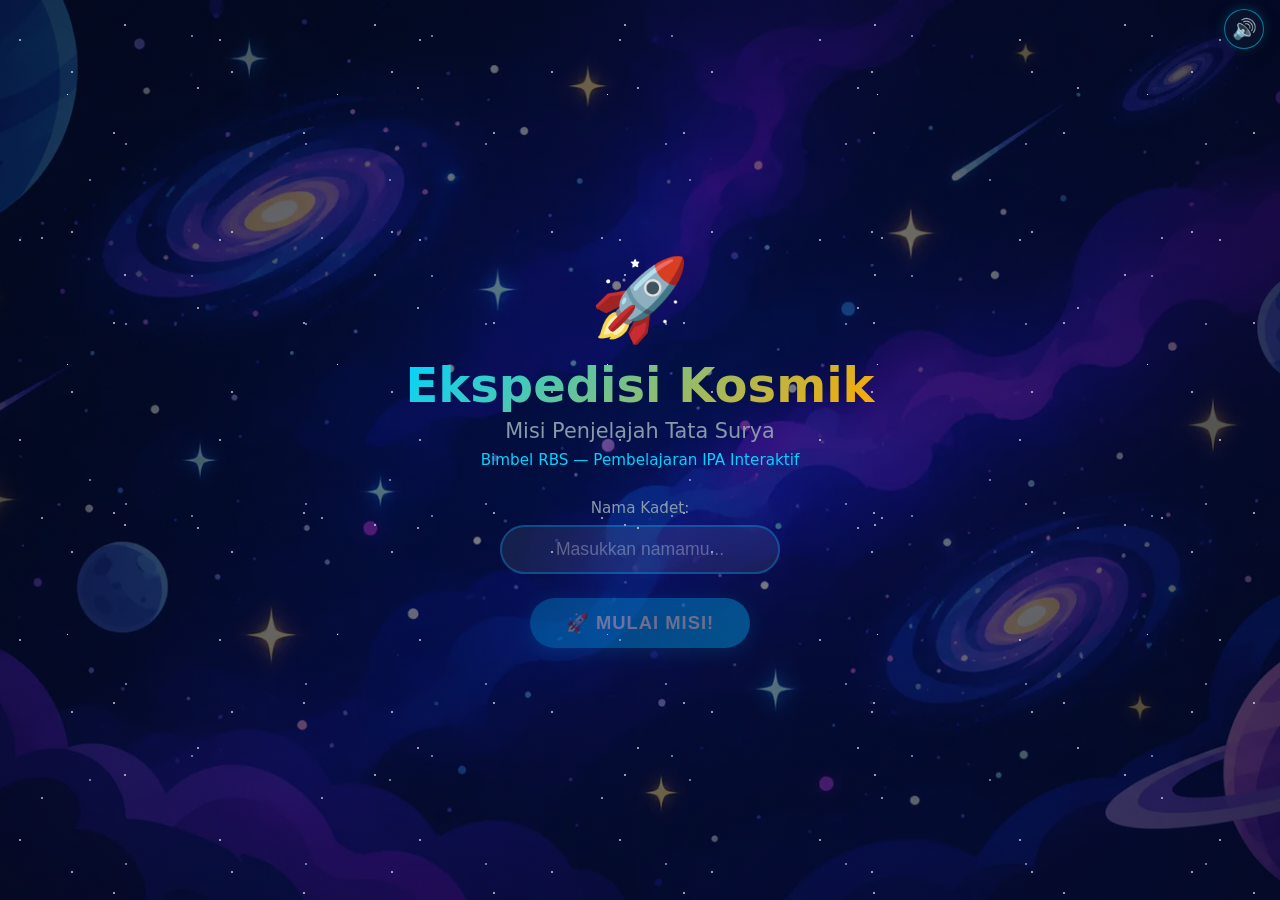
==== index.html @ c57539a8 "feat: tambahkan panduan tutorial kokpit dan perbaiki clipping SVG Venus - Tambahkan modal tutorial p" ====
<!DOCTYPE html>
<html lang="id">
<head>
  <meta charset="UTF-8">
  <meta name="viewport" content="width=device-width, initial-scale=1.0">
  <title>Ekspedisi Kosmik — Misi Penjelajah Tata Surya | Bimbel RBS</title>
  <link rel="stylesheet" href="style.css">
</head>
<body>
  <div id="game-container">

    <!-- ═══ Global Audio Controls (BGM & SFX) ═══ -->
    <div class="audio-controls" id="audio-controls">
      <button id="btn-toggle-audio" class="btn-audio" title="Matikan / Nyalakan Suara (Musik & SFX)" aria-label="Toggle Suara">
        <span class="audio-icon" id="audio-icon">🔊</span>
        <span class="audio-label" id="audio-label">Musik: Aktif</span>
      </button>
    </div>

    <!-- ═══ SCREEN: Title / Start ═══ -->
    <div id="screen-title" class="screen active">
      <div class="stars-bg"></div>
      <div class="title-content">
        <div class="title-logo">🚀</div>
        <h1>Ekspedisi Kosmik</h1>
        <h2>Misi Penjelajah Tata Surya</h2>
        <p class="title-sub">Bimbel RBS — Pembelajaran IPA Interaktif</p>
        <div class="title-input">
          <label for="player-name">Nama Kadet:</label>
          <input type="text" id="player-name" placeholder="Masukkan namamu..." maxlength="20" autocomplete="off">
        </div>
        <button id="btn-start" class="btn-primary" disabled>
          <span>🚀</span> Mulai Misi!
        </button>
      </div>
    </div>

    <!-- ═══ SCREEN: Intro Narration ═══ -->
    <div id="screen-intro" class="screen">
      <div class="stars-bg"></div>

      <div class="narration-box" id="intro-narration-box">
        <div class="narration-avatar">🛰️</div>
        <div class="narration-speaker">Komputer Penerbangan</div>
        <p id="intro-text" class="narration-text"></p>
        <button id="btn-intro-next" class="btn-secondary">Lanjut ▶</button>
      </div>

      <!-- Launch Stage Arena -->
      <div class="launch-stage" id="launch-stage">
        <!-- Launch Pad Base & Towers -->
        <div class="launch-platform">
          <div class="gantry-tower gantry-left"></div>
          <div class="launch-base">
            <span class="pad-hazard"></span>
          </div>
          <div class="gantry-tower gantry-right"></div>
          <div class="pad-beacon b-left"></div>
          <div class="pad-beacon b-right"></div>
        </div>

        <!-- Smoke & Steam Clouds on ignition -->
        <div class="launch-smoke" id="launch-smoke">
          <div class="smoke-puff puff-1"></div>
          <div class="smoke-puff puff-2"></div>
          <div class="smoke-puff puff-3"></div>
          <div class="smoke-puff puff-4"></div>
          <div class="smoke-puff puff-5"></div>
          <div class="smoke-puff puff-6"></div>
        </div>

        <!-- Launch Rocket Assembly -->
        <div class="rocket-assembly" id="rocket-launch">
          <div class="rocket-figure">
            <!-- Rocket Vector Graphic (RBS-01) -->
            <svg class="rocket-svg" viewBox="0 0 120 180" xmlns="http://www.w3.org/2000/svg">
              <defs>
                <linearGradient id="rocketBodyGrad" x1="0%" y1="0%" x2="100%" y2="0%">
                  <stop offset="0%" stop-color="#edf2f9" />
                  <stop offset="25%" stop-color="#ffffff" />
                  <stop offset="65%" stop-color="#d4e0f0" />
                  <stop offset="100%" stop-color="#9bb0cc" />
                </linearGradient>
                <linearGradient id="rocketNoseGrad" x1="0%" y1="0%" x2="100%" y2="0%">
                  <stop offset="0%" stop-color="#ff3355" />
                  <stop offset="40%" stop-color="#ff5577" />
                  <stop offset="100%" stop-color="#b30024" />
                </linearGradient>
                <linearGradient id="rocketFinGradLeft" x1="0%" y1="0%" x2="100%" y2="100%">
                  <stop offset="0%" stop-color="#ff4466" />
                  <stop offset="100%" stop-color="#88001b" />
                </linearGradient>
                <linearGradient id="rocketFinGradRight" x1="100%" y1="0%" x2="0%" y2="100%">
                  <stop offset="0%" stop-color="#ff4466" />
                  <stop offset="100%" stop-color="#88001b" />
                </linearGradient>
                <radialGradient id="rocketGlassGrad" cx="35%" cy="30%" r="65%">
                  <stop offset="0%" stop-color="#b3f0ff" />
                  <stop offset="35%" stop-color="#00c8ff" />
                  <stop offset="75%" stop-color="#0066cc" />
                  <stop offset="100%" stop-color="#002b55" />
                </radialGradient>
                <linearGradient id="rocketRimGrad" x1="0%" y1="0%" x2="100%" y2="100%">
                  <stop offset="0%" stop-color="#ccd8e8" />
                  <stop offset="100%" stop-color="#4a5f78" />
                </linearGradient>
                <linearGradient id="rocketNozzleGrad" x1="0%" y1="0%" x2="100%" y2="0%">
                  <stop offset="0%" stop-color="#444b55" />
                  <stop offset="40%" stop-color="#727e8f" />
                  <stop offset="80%" stop-color="#3b424d" />
                  <stop offset="100%" stop-color="#22272e" />
                </linearGradient>
              </defs>

              <!-- Left Fin -->
              <path d="M 40 96 C 24 105 10 130 8 152 C 22 150 36 140 40 125 Z" fill="url(#rocketFinGradLeft)" stroke="#7a0018" stroke-width="1.2" />
              <!-- Right Fin -->
              <path d="M 80 96 C 96 105 110 130 112 152 C 98 150 84 140 80 125 Z" fill="url(#rocketFinGradRight)" stroke="#7a0018" stroke-width="1.2" />
              <!-- Center Tail Keel -->
              <path d="M 58 105 L 62 105 L 63 138 L 57 138 Z" fill="#b0c0d6" opacity="0.7" />
              <!-- Engine Bell Nozzle -->
              <path d="M 46 136 L 74 136 L 78 148 L 42 148 Z" fill="url(#rocketNozzleGrad)" stroke="#1a1c22" stroke-width="1" />
              <ellipse cx="60" cy="148" rx="18" ry="3.5" fill="#15171c" stroke="#252a33" stroke-width="1" />
              <ellipse cx="60" cy="148" rx="13" ry="2.2" fill="#ff7700" opacity="0.8" />
              <!-- Rocket Fuselage -->
              <path d="M 60 10 C 46 36 38 72 38 136 L 82 136 C 82 72 74 36 60 10 Z" fill="url(#rocketBodyGrad)" stroke="#8094ad" stroke-width="1.2" />
              <!-- Red Nose Cone -->
              <path d="M 60 10 C 53 25 46 45 44 56 L 76 56 C 74 45 67 25 60 10 Z" fill="url(#rocketNoseGrad)" />
              <path d="M 44 56 L 76 56" stroke="#99001f" stroke-width="1" />
              <!-- Sci-Fi Cyan RBS Stripe -->
              <path d="M 39 88 L 81 88 L 82 95 L 38 95 Z" fill="#00d4ff" opacity="0.95" />
              <text x="60" y="116" font-family="'Segoe UI', Roboto, sans-serif" font-size="7.5" font-weight="900" fill="#003366" text-anchor="middle" letter-spacing="1.5">RBS-01</text>
              <!-- Porthole Window -->
              <circle cx="60" cy="72" r="14" fill="url(#rocketRimGrad)" stroke="#1c2d40" stroke-width="1.5" />
              <circle cx="60" cy="72" r="10.5" fill="url(#rocketGlassGrad)" />
              <path d="M 53 66 A 7 7 0 0 1 66 66 A 5.5 5.5 0 0 0 54 70 Z" fill="#ffffff" opacity="0.85" />
              <!-- Highlights -->
              <path d="M 44 60 C 42 80 42 110 43 134" stroke="#ffffff" stroke-width="2.2" stroke-linecap="round" opacity="0.65" />
              <path d="M 76 60 C 78 80 78 110 77 134" stroke="#5a708a" stroke-width="1.8" stroke-linecap="round" opacity="0.5" />
            </svg>

            <!-- Rocket Thruster Plasma Flame (Integrated Seamlessly Under Nozzle) -->
            <div class="rocket-thruster">
              <div class="flame-cone outer-flame"></div>
              <div class="flame-cone mid-flame"></div>
              <div class="flame-cone core-flame"></div>
              <div class="mach-rings">
                <span class="m-ring mr-1"></span>
                <span class="m-ring mr-2"></span>
                <span class="m-ring mr-3"></span>
              </div>
              <div class="exhaust-particles">
                <span class="particle p1"></span>
                <span class="particle p2"></span>
                <span class="particle p3"></span>
                <span class="particle p4"></span>
              </div>
            </div>
          </div>
        </div>
      </div>
    </div>

    <!-- ═══ SCREEN: Solar System Map (Cockpit) ═══ -->
    <div id="screen-map" class="screen">
      <div class="cockpit-frame">
        <!-- Top HUD -->
        <div class="hud-top">
          <div class="hud-item">
            <span class="hud-label">Kadet</span>
            <span id="hud-name" class="hud-value">—</span>
          </div>
          <div class="hud-item">
            <span class="hud-label">Bahan Bakar</span>
            <div class="fuel-bar-container">
              <div id="fuel-bar" class="fuel-bar" style="width:100%"></div>
              <span id="fuel-text" class="fuel-text">100%</span>
            </div>
          </div>
          <div class="hud-item">
            <span class="hud-label">Planet Dijelajahi</span>
            <span id="hud-progress" class="hud-value">0 / 8</span>
          </div>
        </div>

        <!-- Solar System Canvas -->
        <canvas id="solar-canvas"></canvas>

        <!-- Planet Info Tooltip -->
        <div id="planet-tooltip" class="planet-tooltip hidden">
          <h3 id="tooltip-name"></h3>
          <p id="tooltip-tagline"></p>
          <button id="btn-visit" class="btn-primary btn-small">🚀 Kunjungi</button>
        </div>

        <!-- Quick Planet Selector Pills (Cockpit Navigation) -->
        <div class="hud-planet-selector" id="hud-planet-selector"></div>

        <!-- Bottom HUD -->
        <div class="hud-bottom">
          <div class="hud-actions-left">
            <button id="btn-logbook" class="btn-hud">📖 Logbook</button>
            <button id="btn-tutorial" class="btn-hud" title="Buka Panduan Navigasi Kokpit">❓ Panduan</button>
          </div>
          <div id="hud-message" class="hud-message">Pilih planet tujuan di peta!</div>
          <button id="btn-finish" class="btn-hud btn-finish hidden">🏠 Kembali ke Bumi</button>
        </div>

        <!-- Cockpit Tutorial / Onboarding Modal -->
        <div id="cockpit-tutorial-modal" class="tutorial-overlay hidden">
          <div class="tutorial-backdrop" id="tutorial-backdrop"></div>
          <div class="tutorial-card">
            <button id="btn-tutorial-x" class="tutorial-close-btn" title="Tutup Panduan" aria-label="Tutup Panduan">✕</button>
            
            <div class="tutorial-header">
              <div class="tutorial-ai-badge">
                <span class="tutorial-ai-icon">🛰️</span>
                <span class="status-dot"></span>
                <span class="tutorial-ai-text">KOMPUTER PENERBANGAN RBS-01</span>
              </div>
              <h2 class="tutorial-title">Panduan Navigasi Kokpit</h2>
              <p class="tutorial-subtitle">Halo Kadet <strong id="tutorial-cadet-name">Astronot</strong>! Selamat datang di Ruang Kemudi Tata Surya. Ikuti panduan 4 langkah berikut untuk menjalankan misimu:</p>
            </div>

            <div class="tutorial-steps-grid">
              <!-- Step 1 -->
              <div class="tutorial-step-card">
                <div class="step-num-badge">1</div>
                <div class="step-icon">🪐</div>
                <div class="step-content">
                  <h4>Pilih Planet Tujuan</h4>
                  <p><strong>Klik langsung</strong> planet yang mengorbit di jendela kokpit, atau pilih lewat <strong>tombol nama planet</strong> di bilah bawah.</p>
                </div>
              </div>

              <!-- Step 2 -->
              <div class="tutorial-step-card">
                <div class="step-num-badge">2</div>
                <div class="step-icon">⛽</div>
                <div class="step-content">
                  <h4>Pantau Bahan Bakar</h4>
                  <p>Setiap penerbangan antar-planet memakai bahan bakar. Atur rute penerbanganmu agar cukup menjelajahi <strong>seluruh 8 planet</strong>!</p>
                </div>
              </div>

              <!-- Step 3 -->
              <div class="tutorial-step-card">
                <div class="step-num-badge">3</div>
                <div class="step-icon">🔬</div>
                <div class="step-content">
                  <h4>Eksplorasi & Jawab Kuis</h4>
                  <p>Di tiap planet, coba <strong>aktivitas sains interaktif</strong> (suhu, rover Mars, gravitasi) lalu jawab <strong>kuis tantangan</strong> untuk melengkapi data.</p>
                </div>
              </div>

              <!-- Step 4 -->
              <div class="tutorial-step-card">
                <div class="step-num-badge">4</div>
                <div class="step-icon">☄️</div>
                <div class="step-content">
                  <h4>Sabuk Asteroid & Logbook</h4>
                  <p>Waspada rintangan batuan antariksa antara Mars & Jupiter. Cek progres datamu kapan saja via tombol <strong>📖 Logbook</strong>.</p>
                </div>
              </div>
            </div>

            <div class="tutorial-footer">
              <div class="tutorial-tip">
                <span class="tip-icon">💡</span>
                <span>Kamu bisa membuka panduan ini lagi kapan saja lewat tombol <strong>❓ Panduan</strong> di bilah bawah.</span>
              </div>
              <button id="btn-tutorial-start" class="btn-primary btn-tutorial-start">
                <span>Siap, Mulai Jelajah!</span> 🚀
              </button>
            </div>
          </div>
        </div>
      </div>
    </div>

    <!-- ═══ SCREEN: Travel Animation ═══ -->
    <div id="screen-travel" class="screen">
      <div class="stars-bg stars-moving"></div>
      <div class="travel-warp-lines"></div>
      <div class="travel-content">
        <div class="travel-rocket-wrapper">
          <div class="travel-rocket-svg-box">
            <svg class="rocket-svg" viewBox="0 0 120 180" xmlns="http://www.w3.org/2000/svg">
              <use href="#rocketBodyGrad" />
              <!-- Left Fin -->
              <path d="M 40 96 C 24 105 10 130 8 152 C 22 150 36 140 40 125 Z" fill="#ff4466" stroke="#7a0018" stroke-width="1.2" />
              <!-- Right Fin -->
              <path d="M 80 96 C 96 105 110 130 112 152 C 98 150 84 140 80 125 Z" fill="#ff4466" stroke="#7a0018" stroke-width="1.2" />
              <!-- Engine Bell Nozzle -->
              <path d="M 46 136 L 74 136 L 78 148 L 42 148 Z" fill="#3b424d" stroke="#1a1c22" stroke-width="1" />
              <!-- Rocket Fuselage -->
              <path d="M 60 10 C 46 36 38 72 38 136 L 82 136 C 82 72 74 36 60 10 Z" fill="#edf2f9" stroke="#8094ad" stroke-width="1.2" />
              <!-- Red Nose Cone -->
              <path d="M 60 10 C 53 25 46 45 44 56 L 76 56 C 74 45 67 25 60 10 Z" fill="#ff3355" />
              <!-- RBS Cyan Stripe -->
              <path d="M 39 88 L 81 88 L 82 95 L 38 95 Z" fill="#00d4ff" />
              <text x="60" y="116" font-family="sans-serif" font-size="7.5" font-weight="900" fill="#003366" text-anchor="middle">RBS</text>
              <!-- Porthole Window -->
              <circle cx="60" cy="72" r="14" fill="#a0b3c6" />
              <circle cx="60" cy="72" r="10.5" fill="#00c8ff" />
              <!-- Glint -->
              <path d="M 44 60 C 42 80 42 110 43 134" stroke="#ffffff" stroke-width="2" opacity="0.6" />
            </svg>
            <div class="rocket-thruster cruise-thruster">
              <div class="flame-cone outer-flame"></div>
              <div class="flame-cone mid-flame"></div>
              <div class="flame-cone core-flame"></div>
            </div>
          </div>
        </div>
        <p id="travel-text" class="travel-text">Menuju...</p>
        <div class="travel-dots"><span>.</span><span>.</span><span>.</span></div>
      </div>
    </div>

    <!-- ═══ SCREEN: Planet Visit ═══ -->
    <div id="screen-planet" class="screen">
      <div class="planet-visit-bg" id="planet-visit-bg"></div>
      <div class="planet-visit-content">
        <!-- Planet Header -->
        <div class="planet-header">
          <div class="planet-icon-large" id="planet-icon-large"></div>
          <div>
            <h2 id="planet-visit-name"></h2>
            <p id="planet-visit-tagline" class="tagline"></p>
          </div>
        </div>

        <!-- Planet Description -->
        <div class="planet-section">
          <p id="planet-visit-desc" class="planet-desc"></p>
        </div>

        <!-- Facts -->
        <div class="planet-section">
          <h3>📋 Data Ilmiah</h3>
          <ul id="planet-facts" class="facts-list"></ul>
        </div>

        <!-- Interaction -->
        <div class="planet-section interaction-section" id="interaction-section">
          <h3 id="interaction-title"></h3>
          <p id="interaction-desc"></p>
          <div id="interaction-area" class="interaction-area"></div>
        </div>

        <!-- Gravity Comparison -->
        <div class="planet-section">
          <h3>⚖️ Perbandingan Gravitasi</h3>
          <div class="gravity-compare">
            <div class="gravity-item">
              <div class="gravity-label">Bumi</div>
              <div class="gravity-bar-wrap"><div class="gravity-bar" style="width:100%">9,8 m/s²</div></div>
            </div>
            <div class="gravity-item">
              <div class="gravity-label" id="gravity-planet-name"></div>
              <div class="gravity-bar-wrap"><div id="gravity-planet-bar" class="gravity-bar gravity-bar-planet">—</div></div>
            </div>
          </div>
          <p id="gravity-explanation" class="gravity-explanation"></p>
        </div>

        <!-- Quiz (if available) -->
        <div class="planet-section quiz-section hidden" id="quiz-section">
          <h3>🎯 Mission Checkpoint</h3>
          <div class="quiz-box" id="quiz-box">
            <!-- Quiz Illustration Media Banner -->
            <div id="quiz-media" class="quiz-media hidden">
              <img id="quiz-media-img" src="" alt="Ilustrasi Planet">
              <div id="quiz-media-caption" class="quiz-media-caption"></div>
            </div>
            <p id="quiz-prompt" class="quiz-prompt"></p>
            <div id="quiz-options" class="quiz-options"></div>
            <div id="quiz-feedback" class="quiz-feedback hidden"></div>
          </div>
        </div>

        <!-- Navigation -->
        <div class="planet-nav">
          <button id="btn-back-map" class="btn-secondary">◀ Kembali ke Peta</button>
          <div id="planet-badge" class="planet-badge hidden">✅ Data Terkumpul!</div>
        </div>
      </div>
    </div>

    <!-- ═══ SCREEN: Asteroid Belt ═══ -->
    <div id="screen-asteroid" class="screen">
      <div class="stars-bg"></div>
      <div class="asteroid-content">
        <div class="asteroid-header">
          <h2>☄️ Sabuk Asteroid</h2>
          <p>Jawab pertanyaan untuk membuka jalur aman!</p>
        </div>
        <div class="asteroid-field" id="asteroid-field">
          <!-- Animated asteroids -->
        </div>
        <div class="asteroid-quiz-box">
          <p id="asteroid-question" class="quiz-prompt"></p>
          <div id="asteroid-options" class="quiz-options"></div>
          <div id="asteroid-feedback" class="quiz-feedback hidden"></div>
          <button id="btn-asteroid-next" class="btn-primary hidden">Lanjut ▶</button>
        </div>
      </div>
    </div>

    <!-- ═══ SCREEN: Logbook ═══ -->
    <div id="screen-logbook" class="screen">
      <div class="logbook-content">
        <h2>📖 Logbook Navigasi Antariksa</h2>
        <p class="logbook-sub">Catatan data planet yang sudah dikunjungi</p>
        <div id="logbook-grid" class="logbook-grid"></div>
        <button id="btn-close-logbook" class="btn-secondary">◀ Kembali ke Peta</button>
      </div>
    </div>

    <!-- ═══ SCREEN: Ending ═══ -->
    <div id="screen-ending" class="screen">
      <div class="stars-bg"></div>
      <div class="ending-content">
        <div class="ending-badge">🏅</div>
        <h2>Misi Selesai!</h2>
        <p id="ending-text"></p>
        <div class="ending-stats">
          <div class="stat-item">
            <span class="stat-number" id="stat-planets">8</span>
            <span class="stat-label">Planet Dijelajahi</span>
          </div>
          <div class="stat-item">
            <span class="stat-number" id="stat-quizzes">0</span>
            <span class="stat-label">Kuis Benar</span>
          </div>
          <div class="stat-item">
            <span class="stat-number" id="stat-fuel">0</span>
            <span class="stat-label">% Sisa Bahan Bakar</span>
          </div>
        </div>
        <div class="ending-certificate" id="printable-cert">
          <p>🎓 Sertifikat diberikan kepada:</p>
          <h3 id="cert-name"></h3>
          <p><strong>Ahli Astronomi Tata Surya</strong></p>
          <p style="font-size: 0.85rem; color: #88aacc; margin-top: 6px;">Ekspedisi Kosmik Penjelajah Tata Surya — Bimbel RBS</p>
        </div>
        <div style="display: flex; gap: 10px; justify-content: center; flex-wrap: wrap;">
          <button id="btn-print-cert" class="btn-primary" style="background: linear-gradient(135deg, #00bb77, #008855);">🖨️ Cetak / Unduh Sertifikat</button>
          <button id="btn-replay" class="btn-primary">🔄 Main Lagi</button>
        </div>
      </div>
    </div>

    <!-- ═══ SCREEN: Game Over (fuel empty) ═══ -->
    <div id="screen-gameover" class="screen">
      <div class="stars-bg"></div>
      <div class="ending-content">
        <div class="ending-badge">⛽</div>
        <h2>Bahan Bakar Habis!</h2>
        <p>Roketmu kehabisan bahan bakar sebelum misi selesai.</p>
        <p>Kamu berhasil menjelajahi <strong id="gameover-count">0</strong> dari 8 planet.</p>
        <button id="btn-retry" class="btn-primary">🔄 Coba Lagi</button>
      </div>
    </div>

  </div>

  <script src="gameData.js"></script>
  <script src="script.js"></script>
</body>
</html>
---- style.css ----
/* ============================================================
   style.css — Ekspedisi Kosmik: Misi Penjelajah Tata Surya
   ============================================================ */

/* ── Reset & Base ─────────────────────────────────────────── */
*, *::before, *::after { box-sizing: border-box; margin: 0; padding: 0; }

:root {
  --bg-space: #0a0e1a;
  --bg-panel: rgba(10, 14, 30, 0.92);
  --bg-card: rgba(20, 28, 58, 0.85);
  --accent: #00d4ff;
  --accent-glow: rgba(0, 212, 255, 0.3);
  --accent-warm: #ffaa00;
  --text: #e0e8f0;
  --text-dim: #8899aa;
  --success: #44dd88;
  --danger: #ff4466;
  --warning: #ffcc33;
  --radius: 12px;
  --radius-sm: 8px;
  --font: 'Segoe UI', system-ui, -apple-system, sans-serif;
}

html, body {
  width: 100%; height: 100%;
  overflow: hidden;
  font-family: var(--font);
  background: var(--bg-space);
  color: var(--text);
}

/* ── Game Container ───────────────────────────────────────── */
#game-container {
  width: 100vw; height: 100vh;
  position: relative;
  overflow: hidden;
  background-color: var(--bg-space);
  background-image: radial-gradient(circle at 50% 50%, rgba(3, 7, 18, 0.45) 0%, rgba(3, 7, 18, 0.75) 100%), url('assets/Background%20Luar%20Angkasa.webp');
  background-size: cover;
  background-position: center;
  background-repeat: no-repeat;
}

/* ── Global Audio Controls (BGM & SFX Toggle) ─────────────── */
.audio-controls {
  position: absolute;
  top: 9px;
  right: 16px;
  z-index: 9999;
  display: flex;
  align-items: center;
}

.btn-audio {
  width: 40px;
  height: 40px;
  border-radius: 50%;
  padding: 0;
  display: inline-flex;
  align-items: center;
  justify-content: center;
  background: rgba(10, 20, 45, 0.92);
  border: 1.5px solid rgba(0, 212, 255, 0.55);
  color: var(--text);
  font-family: var(--font);
  cursor: pointer;
  box-shadow: 0 4px 15px rgba(0, 0, 0, 0.5), 0 0 12px rgba(0, 212, 255, 0.25);
  transition: all 0.25s cubic-bezier(0.4, 0, 0.2, 1);
  backdrop-filter: blur(8px);
  -webkit-backdrop-filter: blur(8px);
  user-select: none;
}

.btn-audio:hover {
  background: rgba(18, 38, 85, 0.98);
  border-color: var(--accent);
  transform: scale(1.08);
  box-shadow: 0 6px 20px rgba(0, 212, 255, 0.5);
}

.btn-audio:active {
  transform: scale(0.95);
}

.btn-audio.muted {
  border-color: rgba(255, 68, 102, 0.6);
  color: var(--text-dim);
  box-shadow: 0 4px 12px rgba(0, 0, 0, 0.35), 0 0 8px rgba(255, 68, 102, 0.25);
}

.btn-audio.muted:hover {
  border-color: var(--danger);
  box-shadow: 0 6px 16px rgba(255, 68, 102, 0.5);
}

.audio-icon {
  font-size: 1.25rem;
  line-height: 1;
  display: flex;
  align-items: center;
  justify-content: center;
}

.audio-label {
  display: none;
}

/* ── Screens ──────────────────────────────────────────────── */
.screen {
  position: absolute;
  inset: 0;
  display: none;
  flex-direction: column;
  align-items: center;
  justify-content: center;
  z-index: 1;
  transition: opacity 0.5s ease;
}
.screen.active { display: flex; }

/* ── Stars Background ─────────────────────────────────────── */
.stars-bg {
  position: absolute; inset: 0;
  background:
    radial-gradient(1px 1px at 10% 20%, #fff 0.5px, transparent 1px),
    radial-gradient(1px 1px at 30% 60%, #aaccff 0.5px, transparent 1px),
    radial-gradient(1.5px 1.5px at 50% 10%, #fff 0.5px, transparent 1px),
    radial-gradient(1px 1px at 70% 80%, #aaccff 0.5px, transparent 1px),
    radial-gradient(1px 1px at 90% 40%, #fff 0.5px, transparent 1px),
    radial-gradient(1.5px 1.5px at 15% 85%, #ddeeff 0.5px, transparent 1px),
    radial-gradient(1px 1px at 45% 45%, #fff 0.5px, transparent 1px),
    radial-gradient(1px 1px at 80% 15%, #aaccff 0.5px, transparent 1px),
    radial-gradient(1.5px 1.5px at 60% 70%, #fff 0.5px, transparent 1px),
    radial-gradient(1px 1px at 25% 35%, #ddeeff 0.5px, transparent 1px);
  background-size: 200px 200px, 300px 300px, 250px 250px, 180px 180px, 220px 220px,
                   280px 280px, 160px 160px, 240px 240px, 190px 190px, 270px 270px;
  animation: twinkle 4s ease-in-out infinite alternate;
  pointer-events: none;
}
.stars-moving {
  animation: starsMove 2s linear infinite;
}
@keyframes twinkle { 0% { opacity: 0.6; } 100% { opacity: 1; } }
@keyframes starsMove { 0% { transform: translateY(0); } 100% { transform: translateY(20px); } }

/* ── Buttons ──────────────────────────────────────────────── */
.btn-primary {
  background: linear-gradient(135deg, #0088cc, #00bbff);
  color: #fff;
  border: none;
  padding: 14px 36px;
  font-size: 1.15rem;
  font-weight: 700;
  border-radius: 50px;
  cursor: pointer;
  transition: all 0.25s;
  box-shadow: 0 4px 20px var(--accent-glow);
  text-transform: uppercase;
  letter-spacing: 1px;
}
.btn-primary:hover:not(:disabled) {
  transform: translateY(-2px) scale(1.03);
  box-shadow: 0 6px 30px var(--accent-glow);
}
.btn-primary:disabled { opacity: 0.4; cursor: not-allowed; }
.btn-primary.btn-small { padding: 10px 24px; font-size: 0.95rem; }

.btn-secondary {
  background: rgba(255,255,255,0.08);
  color: var(--text);
  border: 1px solid rgba(255,255,255,0.15);
  padding: 10px 24px;
  font-size: 1rem;
  border-radius: 50px;
  cursor: pointer;
  transition: all 0.25s;
}
.btn-secondary:hover { background: rgba(255,255,255,0.15); }

.btn-hud {
  background: rgba(0,180,255,0.12);
  color: var(--accent);
  border: 1px solid rgba(0,180,255,0.25);
  padding: 8px 18px;
  font-size: 0.9rem;
  border-radius: 8px;
  cursor: pointer;
  transition: all 0.2s;
}
.btn-hud:hover { background: rgba(0,180,255,0.25); }

/* ── TITLE SCREEN ─────────────────────────────────────────── */
.title-content {
  text-align: center;
  z-index: 2;
  animation: fadeInUp 1s ease;
}
.title-logo {
  font-size: 5rem;
  margin-bottom: 10px;
  animation: rocketBounce 2s ease-in-out infinite;
}
@keyframes rocketBounce {
  0%, 100% { transform: translateY(0); }
  50% { transform: translateY(-15px); }
}
.title-content h1 {
  font-size: 3rem;
  background: linear-gradient(135deg, var(--accent), var(--accent-warm));
  -webkit-background-clip: text;
  -webkit-text-fill-color: transparent;
  background-clip: text;
  margin-bottom: 6px;
}
.title-content h2 {
  font-size: 1.3rem;
  color: var(--text-dim);
  font-weight: 400;
  margin-bottom: 8px;
}
.title-sub {
  color: var(--accent);
  font-size: 0.95rem;
  margin-bottom: 30px;
}
.title-input {
  margin-bottom: 24px;
}
.title-input label {
  display: block;
  margin-bottom: 8px;
  color: var(--text-dim);
  font-size: 0.95rem;
}
.title-input input {
  background: rgba(255,255,255,0.08);
  border: 2px solid rgba(0,180,255,0.3);
  color: #fff;
  padding: 12px 20px;
  font-size: 1.1rem;
  border-radius: 50px;
  width: 280px;
  text-align: center;
  outline: none;
  transition: border-color 0.3s;
}
.title-input input:focus { border-color: var(--accent); }
.title-input input::placeholder { color: rgba(255,255,255,0.3); }

/* ── INTRO / NARRATION & LAUNCH ARENA ─────────────────────── */
#screen-intro {
  overflow: hidden;
  position: absolute;
  inset: 0;
  width: 100%;
  height: 100%;
  justify-content: flex-start;
  padding-top: 45px;
}

.narration-box {
  background: var(--bg-panel);
  border: 1px solid rgba(0,180,255,0.25);
  border-radius: var(--radius);
  padding: 28px 36px;
  max-width: 620px;
  text-align: center;
  z-index: 20;
  box-shadow: 0 0 40px rgba(0,100,200,0.2);
  transition: opacity 0.5s ease, transform 0.5s ease;
}

#screen-intro.launch-active .narration-box {
  opacity: 0;
  transform: translateY(-30px);
  pointer-events: none;
}

.narration-avatar { font-size: 3rem; margin-bottom: 8px; }
.narration-speaker {
  color: var(--accent);
  font-size: 0.85rem;
  text-transform: uppercase;
  letter-spacing: 2px;
  margin-bottom: 16px;
}
.narration-text {
  font-size: 1.15rem;
  line-height: 1.7;
  margin-bottom: 20px;
  min-height: 60px;
}

/* Screen rumble / camera shake during launch */
#screen-intro.screen-shaking {
  animation: launchCameraShake 0.08s infinite alternate;
}

@keyframes launchCameraShake {
  0% { transform: translate(-2px, 1px); }
  50% { transform: translate(2px, -2px); }
  100% { transform: translate(-1px, 2px); }
}

/* Launch Stage Arena */
.launch-stage {
  position: absolute;
  inset: 0;
  pointer-events: none;
  z-index: 5;
  display: flex;
  justify-content: center;
  align-items: flex-end;
}

/* Platform Base & Gantry */
.launch-platform {
  position: absolute;
  bottom: 0;
  left: 50%;
  transform: translateX(-50%);
  width: 380px;
  height: 90px;
  z-index: 6;
}

.launch-base {
  position: absolute;
  bottom: 0;
  left: 50%;
  transform: translateX(-50%);
  width: 250px;
  height: 50px;
  background: linear-gradient(180deg, #303846 0%, #1a1e27 100%);
  border-top: 3px solid #5a667d;
  border-radius: 6px 6px 0 0;
  box-shadow: 0 -4px 20px rgba(0, 0, 0, 0.75);
  overflow: hidden;
}

.pad-hazard {
  position: absolute;
  top: 0;
  left: 0;
  right: 0;
  height: 10px;
  background: repeating-linear-gradient(
    -45deg,
    #ffcc00,
    #ffcc00 10px,
    #111111 10px,
    #111111 20px
  );
  box-shadow: 0 1px 3px rgba(0, 0, 0, 0.5);
}

.gantry-tower {
  position: absolute;
  bottom: 0;
  width: 28px;
  height: 180px;
  background: repeating-linear-gradient(
    0deg,
    #8b2222 0px,
    #8b2222 8px,
    #3b1010 8px,
    #3b1010 24px
  );
  border: 2px solid #b83333;
  box-shadow: inset 0 0 10px rgba(0, 0, 0, 0.6);
}

.gantry-left {
  left: 30px;
  border-radius: 4px 4px 0 0;
}

.gantry-right {
  right: 30px;
  border-radius: 4px 4px 0 0;
}

/* Pad Warning Beacons */
.pad-beacon {
  position: absolute;
  top: -8px;
  width: 14px;
  height: 14px;
  border-radius: 50%;
  background: #ff2200;
  box-shadow: 0 0 10px #ff2200;
  animation: beaconPulse 0.8s infinite alternate;
}
.b-left { left: 37px; }
.b-right { right: 37px; }

#screen-intro.launch-active .pad-beacon {
  background: #ffbb00;
  box-shadow: 0 0 20px #ffaa00, 0 0 40px #ff4400;
  animation: beaconFastPulse 0.2s infinite alternate;
}

@keyframes beaconPulse {
  0% { opacity: 0.4; transform: scale(0.85); }
  100% { opacity: 1; transform: scale(1.15); }
}

@keyframes beaconFastPulse {
  0% { opacity: 0.5; transform: scale(0.9); }
  100% { opacity: 1; transform: scale(1.3); }
}

/* Launch Smoke Puffs */
.launch-smoke {
  position: absolute;
  bottom: 25px;
  left: 50%;
  transform: translateX(-50%);
  width: 440px;
  height: 120px;
  pointer-events: none;
  z-index: 7;
}

.smoke-puff {
  position: absolute;
  bottom: 0;
  border-radius: 50%;
  background: radial-gradient(circle, rgba(240, 248, 255, 0.85) 0%, rgba(200, 220, 245, 0.5) 45%, rgba(160, 185, 220, 0.2) 70%, transparent 85%);
  filter: blur(8px);
  opacity: 0;
  transform: scale(0.3);
}

.puff-1 { left: 45%; width: 90px; height: 90px; }
.puff-2 { left: 30%; width: 110px; height: 110px; }
.puff-3 { left: 55%; width: 120px; height: 110px; }
.puff-4 { left: 15%; width: 130px; height: 120px; }
.puff-5 { left: 65%; width: 130px; height: 120px; }
.puff-6 { left: 40%; width: 140px; height: 130px; }

#screen-intro.launch-active .smoke-puff {
  animation: smokeBillow 2.2s cubic-bezier(0.2, 0.8, 0.4, 1) forwards;
}
#screen-intro.launch-active .puff-1 { animation-delay: 0.1s; }
#screen-intro.launch-active .puff-2 { animation-delay: 0.25s; }
#screen-intro.launch-active .puff-3 { animation-delay: 0.2s; }
#screen-intro.launch-active .puff-4 { animation-delay: 0.4s; }
#screen-intro.launch-active .puff-5 { animation-delay: 0.35s; }
#screen-intro.launch-active .puff-6 { animation-delay: 0.5s; }

@keyframes smokeBillow {
  0% {
    opacity: 0;
    transform: translateY(10px) scale(0.3);
  }
  20% {
    opacity: 0.95;
    transform: translateY(-15px) scale(1);
  }
  70% {
    opacity: 0.75;
    transform: translateY(-45px) scale(1.6);
  }
  100% {
    opacity: 0;
    transform: translateY(-80px) scale(2.2);
  }
}

/* Rocket Assembly on Pad */
.rocket-assembly {
  position: absolute;
  bottom: 25px;
  left: 50%;
  transform: translateX(-50%);
  width: 105px;
  height: 160px;
  z-index: 10;
  transition: none;
}

.rocket-figure {
  width: 100%;
  height: 100%;
  position: relative;
}

.rocket-svg {
  width: 100%;
  height: 100%;
  display: block;
  filter: drop-shadow(0 6px 16px rgba(0, 0, 0, 0.6));
}

/* Pre-launch Idle / Standby Hover */
.rocket-assembly:not(.launching) .rocket-figure {
  animation: padStandby 3s ease-in-out infinite alternate;
}
@keyframes padStandby {
  0% { transform: translateY(0); }
  100% { transform: translateY(-3px); }
}

/* Ignition & Liftoff Ascent */
.rocket-assembly.launching {
  animation: rocketLiftoff 2.4s cubic-bezier(0.42, 0, 1, 1) forwards;
}

@keyframes rocketLiftoff {
  0% {
    bottom: 25px;
    transform: translateX(-50%) scale(1);
  }
  15% {
    bottom: 25px;
    transform: translateX(calc(-50% - 2px)) scale(1.02);
  }
  25% {
    bottom: 35px;
    transform: translateX(calc(-50% + 2px)) scale(1.02);
  }
  40% {
    bottom: 80px;
    transform: translateX(calc(-50% - 1px)) scale(1.01);
  }
  65% {
    bottom: 250px;
    transform: translateX(calc(-50% + 1px)) scale(0.98);
  }
  85% {
    bottom: 600px;
    transform: translateX(-50%) scale(0.92);
  }
  100% {
    bottom: 125vh;
    transform: translateX(-50%) scale(0.85);
  }
}

/* Rocket Thruster Plasma Flame */
.rocket-thruster {
  position: absolute;
  top: 130px;
  left: 50%;
  transform: translateX(-50%);
  width: 50px;
  height: 110px;
  display: flex;
  justify-content: center;
  align-items: flex-start;
  pointer-events: none;
  opacity: 0;
  transition: opacity 0.25s ease;
  z-index: -1;
}

/* When launching, thruster roars! */
.rocket-assembly.launching .rocket-thruster,
#screen-intro.launch-active .rocket-thruster {
  opacity: 1;
}

.flame-cone {
  position: absolute;
  top: 0;
  transform-origin: top center;
}

.outer-flame {
  width: 36px;
  height: 110px;
  border-radius: 50% 50% 35% 35% / 15% 15% 85% 85%;
  background: linear-gradient(180deg, #ffaa00 0%, #ff5500 35%, #ff0044 75%, transparent 100%);
  filter: blur(2.5px) drop-shadow(0 0 20px rgba(255, 100, 0, 0.95));
  animation: flameRoar 0.08s infinite alternate;
}

.mid-flame {
  width: 22px;
  height: 75px;
  border-radius: 50% 50% 30% 30% / 15% 15% 85% 85%;
  background: linear-gradient(180deg, #ffffbb 0%, #ffcc00 40%, #ff6600 85%, transparent 100%);
  filter: blur(1.2px) drop-shadow(0 0 12px rgba(255, 220, 0, 0.9));
  animation: flameRoarMid 0.06s infinite alternate;
}

.core-flame {
  width: 12px;
  height: 42px;
  border-radius: 50% 50% 25% 25% / 15% 15% 85% 85%;
  background: linear-gradient(180deg, #ffffff 0%, #d4f8ff 50%, #00ddff 90%, transparent 100%);
  box-shadow: 0 0 10px #ffffff, 0 0 16px #00e5ff;
  animation: flameRoarCore 0.05s infinite alternate;
}

@keyframes flameRoar {
  0% { transform: scale(0.92, 0.95) skewX(-1deg); }
  50% { transform: scale(1.04, 1.05) skewX(0.5deg); }
  100% { transform: scale(0.96, 1.02) skewX(1deg); }
}

@keyframes flameRoarMid {
  0% { transform: scale(0.95, 0.96); }
  100% { transform: scale(1.05, 1.04); }
}

@keyframes flameRoarCore {
  0% { transform: scale(0.9, 0.95); }
  100% { transform: scale(1.08, 1.05); }
}

/* Mach Shock Diamonds */
.mach-rings {
  position: absolute;
  top: 14px;
  display: flex;
  flex-direction: column;
  align-items: center;
  gap: 12px;
}

.m-ring {
  width: 10px;
  height: 5px;
  border-radius: 50%;
  background: #ffffff;
  box-shadow: 0 0 8px #00f0ff, 0 0 14px #ffffff;
  opacity: 0.9;
  animation: machPulse 0.12s infinite alternate;
}
.mr-2 { width: 8px; height: 4px; opacity: 0.75; }
.mr-3 { width: 6px; height: 3px; opacity: 0.6; }

@keyframes machPulse {
  0% { transform: scale(0.85); opacity: 0.7; }
  100% { transform: scale(1.15); opacity: 1; }
}

/* Exhaust Spark Particles */
.exhaust-particles {
  position: absolute;
  top: 50px;
  width: 30px;
  height: 80px;
}

.particle {
  position: absolute;
  width: 4px;
  height: 4px;
  background: #fff;
  border-radius: 50%;
  box-shadow: 0 0 6px #ffcc00;
  opacity: 0;
}

.p1 { left: 20%; animation: sparkFall 0.4s infinite; }
.p2 { left: 70%; animation: sparkFall 0.35s 0.1s infinite; }
.p3 { left: 40%; animation: sparkFall 0.45s 0.2s infinite; }
.p4 { left: 80%; animation: sparkFall 0.3s 0.15s infinite; }

@keyframes sparkFall {
  0% { transform: translateY(0) scale(1); opacity: 1; }
  100% { transform: translateY(60px) scale(0.2); opacity: 0; }
}

/* ── COCKPIT / MAP SCREEN ─────────────────────────────────── */
.cockpit-frame {
  width: 100%; height: 100%;
  display: flex;
  flex-direction: column;
  background: rgba(3, 7, 18, 0.55);
  position: relative;
}

.hud-top {
  display: flex;
  justify-content: space-between;
  align-items: center;
  padding: 12px 145px 12px 24px;
  background: rgba(0,20,50,0.9);
  border-bottom: 1px solid rgba(0,180,255,0.15);
  z-index: 5;
  flex-shrink: 0;
}
.hud-item { display: flex; align-items: center; gap: 8px; }
.hud-label { color: var(--text-dim); font-size: 0.8rem; text-transform: uppercase; letter-spacing: 1px; }
.hud-value { color: var(--accent); font-weight: 700; font-size: 1rem; }

.fuel-bar-container {
  width: 160px; height: 22px;
  background: rgba(255,255,255,0.08);
  border-radius: 11px;
  position: relative;
  overflow: hidden;
}
.fuel-bar {
  height: 100%;
  background: linear-gradient(90deg, var(--success), #22cc66);
  border-radius: 11px;
  transition: width 0.8s ease, background 0.5s;
}
.fuel-bar.low { background: linear-gradient(90deg, var(--danger), #ff6644); }
.fuel-bar.medium { background: linear-gradient(90deg, var(--warning), #ffaa00); }
.fuel-text {
  position: absolute;
  inset: 0;
  display: flex;
  align-items: center;
  justify-content: center;
  font-size: 0.75rem;
  font-weight: 700;
  color: #fff;
  text-shadow: 0 1px 3px rgba(0,0,0,0.5);
}

#solar-canvas {
  flex: 1;
  min-height: 0;
  width: 100%;
  height: 100%;
  display: block;
  cursor: pointer;
}

/* Planet Selector Pills */
.hud-planet-selector {
  display: flex;
  align-items: center;
  justify-content: center;
  flex-wrap: wrap;
  gap: 6px;
  padding: 8px 16px;
  background: rgba(10, 18, 38, 0.95);
  border-top: 1px solid rgba(0, 180, 255, 0.12);
  z-index: 5;
  flex-shrink: 0;
}
.planet-pill {
  background: rgba(255, 255, 255, 0.06);
  border: 1px solid rgba(255, 255, 255, 0.15);
  color: #ccddee;
  font-size: 0.8rem;
  font-weight: 600;
  padding: 5px 12px;
  border-radius: 20px;
  cursor: pointer;
  transition: all 0.2s;
  display: inline-flex;
  align-items: center;
  gap: 6px;
}
.planet-pill-svg {
  display: inline-flex;
  align-items: center;
  justify-content: center;
}
.planet-pill-svg svg {
  width: 15px;
  height: 15px;
  display: block;
}
.planet-pill:hover {
  background: rgba(0, 212, 255, 0.2);
  border-color: var(--accent);
  color: #ffffff;
  transform: translateY(-1px);
}
.planet-pill.visited {
  border-color: rgba(68, 221, 136, 0.4);
  background: rgba(68, 221, 136, 0.1);
  color: var(--success);
}
.planet-pill.active {
  border-color: var(--accent);
  background: rgba(0, 212, 255, 0.3);
  box-shadow: 0 0 10px var(--accent-glow);
}
.sector-divider {
  font-size: 0.7rem;
  color: var(--accent-warm);
  font-weight: 700;
  padding: 2px 8px;
  background: rgba(255, 170, 0, 0.12);
  border-radius: 10px;
  border: 1px dashed rgba(255, 170, 0, 0.3);
}

.hud-bottom {
  display: flex;
  justify-content: space-between;
  align-items: center;
  padding: 10px 24px;
  background: rgba(0,20,50,0.9);
  border-top: 1px solid rgba(0,180,255,0.15);
  z-index: 5;
  flex-shrink: 0;
}
.hud-actions-left {
  display: flex;
  align-items: center;
  gap: 8px;
}
.hud-message {
  color: var(--text-dim);
  font-size: 0.9rem;
  text-align: center;
  flex: 1;
}
.btn-finish { background: rgba(0,200,100,0.15); color: var(--success); border-color: rgba(0,200,100,0.3); }

/* ── Cockpit Tutorial / Onboarding Modal ────────────────────── */
.tutorial-overlay {
  position: absolute;
  inset: 0;
  z-index: 100;
  display: flex;
  align-items: center;
  justify-content: center;
  padding: 16px;
  transition: opacity 0.3s ease, visibility 0.3s ease;
}
.tutorial-overlay.hidden {
  opacity: 0;
  visibility: hidden;
  pointer-events: none;
}
.tutorial-backdrop {
  position: absolute;
  inset: 0;
  background: rgba(3, 8, 22, 0.85);
  backdrop-filter: blur(8px);
  -webkit-backdrop-filter: blur(8px);
}
.tutorial-card {
  position: relative;
  z-index: 2;
  width: 100%;
  max-width: 680px;
  max-height: 90vh;
  overflow-y: auto;
  background: linear-gradient(150deg, rgba(13, 26, 56, 0.98), rgba(7, 16, 38, 0.98));
  border: 1.5px solid rgba(0, 212, 255, 0.45);
  border-radius: 20px;
  box-shadow: 0 20px 50px rgba(0, 0, 0, 0.75), 0 0 35px rgba(0, 212, 255, 0.25);
  padding: 24px 28px;
  animation: tutorialPop 0.35s cubic-bezier(0.34, 1.56, 0.64, 1);
}
@keyframes tutorialPop {
  0% { opacity: 0; transform: scale(0.92) translateY(12px); }
  100% { opacity: 1; transform: scale(1) translateY(0); }
}

.tutorial-close-btn {
  position: absolute;
  top: 16px;
  right: 18px;
  width: 34px;
  height: 34px;
  border-radius: 50%;
  background: rgba(255, 255, 255, 0.08);
  border: 1px solid rgba(255, 255, 255, 0.2);
  color: #ccddee;
  font-size: 1.1rem;
  display: flex;
  align-items: center;
  justify-content: center;
  cursor: pointer;
  transition: all 0.2s;
}
.tutorial-close-btn:hover {
  background: rgba(255, 68, 102, 0.3);
  border-color: var(--danger);
  color: #fff;
  transform: rotate(90deg);
}

.tutorial-header {
  margin-bottom: 18px;
  text-align: left;
}
.tutorial-ai-badge {
  display: inline-flex;
  align-items: center;
  gap: 8px;
  background: rgba(0, 212, 255, 0.12);
  border: 1px solid rgba(0, 212, 255, 0.35);
  border-radius: 20px;
  padding: 4px 12px;
  font-size: 0.75rem;
  font-weight: 700;
  color: var(--accent);
  letter-spacing: 0.8px;
  margin-bottom: 10px;
}
.tutorial-ai-icon {
  font-size: 1rem;
  line-height: 1;
}
.status-dot {
  width: 7px;
  height: 7px;
  border-radius: 50%;
  background: #00ff88;
  box-shadow: 0 0 8px #00ff88;
  display: inline-block;
  animation: pulseDot 1.5s infinite;
}
@keyframes pulseDot {
  0%, 100% { transform: scale(1); opacity: 1; }
  50% { transform: scale(1.3); opacity: 0.7; }
}

.tutorial-title {
  font-size: 1.55rem;
  font-weight: 800;
  color: #ffffff;
  text-shadow: 0 0 16px rgba(0, 212, 255, 0.4);
  margin-bottom: 6px;
}
.tutorial-subtitle {
  color: var(--text-dim);
  font-size: 0.9rem;
  line-height: 1.5;
}
.tutorial-subtitle strong {
  color: var(--accent);
}

.tutorial-steps-grid {
  display: grid;
  grid-template-columns: repeat(2, 1fr);
  gap: 12px;
  margin-bottom: 20px;
}
.tutorial-step-card {
  position: relative;
  background: rgba(255, 255, 255, 0.04);
  border: 1px solid rgba(0, 180, 255, 0.16);
  border-radius: 12px;
  padding: 12px 14px;
  display: flex;
  gap: 12px;
  align-items: flex-start;
  transition: all 0.25s;
}
.tutorial-step-card:hover {
  background: rgba(0, 212, 255, 0.08);
  border-color: rgba(0, 212, 255, 0.45);
  transform: translateY(-2px);
  box-shadow: 0 6px 16px rgba(0, 0, 0, 0.4);
}
.step-num-badge {
  width: 24px;
  height: 24px;
  border-radius: 50%;
  background: linear-gradient(135deg, var(--accent), #0066cc);
  color: #ffffff;
  font-size: 0.75rem;
  font-weight: 800;
  display: flex;
  align-items: center;
  justify-content: center;
  flex-shrink: 0;
  box-shadow: 0 2px 8px rgba(0, 212, 255, 0.35);
  margin-top: 1px;
}
.step-icon {
  font-size: 1.6rem;
  line-height: 1;
  flex-shrink: 0;
  margin-top: 2px;
}
.step-content {
  flex: 1;
}
.step-content h4 {
  color: #ffffff;
  font-size: 0.92rem;
  font-weight: 700;
  margin-bottom: 3px;
}
.step-content p {
  color: #b0c4de;
  font-size: 0.8rem;
  line-height: 1.4;
  margin: 0;
}
.step-content p strong {
  color: #eaf6ff;
}

.tutorial-footer {
  display: flex;
  flex-direction: column;
  gap: 12px;
  align-items: center;
  border-top: 1px solid rgba(0, 180, 255, 0.15);
  padding-top: 16px;
}
.tutorial-tip {
  font-size: 0.82rem;
  color: var(--text-dim);
  display: flex;
  align-items: center;
  gap: 6px;
  text-align: center;
}
.tutorial-tip strong {
  color: var(--accent);
}
.btn-tutorial-start {
  padding: 10px 32px;
  font-size: 1rem;
  font-weight: 700;
  border-radius: 25px;
  box-shadow: 0 4px 18px rgba(0, 212, 255, 0.4);
  letter-spacing: 0.5px;
  cursor: pointer;
  transition: all 0.25s;
}
.btn-tutorial-start:hover {
  transform: scale(1.04);
  box-shadow: 0 6px 24px rgba(0, 212, 255, 0.6);
}

/* Planet Tooltip */
.planet-tooltip {
  position: absolute;
  background: var(--bg-panel);
  border: 1px solid var(--accent);
  border-radius: var(--radius-sm);
  padding: 16px 20px;
  text-align: center;
  z-index: 10;
  box-shadow: 0 0 30px var(--accent-glow);
  pointer-events: auto;
  min-width: 180px;
  transition: opacity 0.2s;
}
.planet-tooltip.hidden { display: none; }
.planet-tooltip h3 {
  color: var(--accent);
  margin-bottom: 4px;
  font-size: 1.1rem;
  display: flex;
  align-items: center;
  gap: 6px;
}
.tooltip-icon-svg {
  display: inline-flex;
  align-items: center;
  justify-content: center;
}
.tooltip-icon-svg svg {
  width: 20px;
  height: 20px;
  display: block;
}
.planet-tooltip p { color: var(--text-dim); font-size: 0.85rem; margin-bottom: 12px; }

/* ── TRAVEL ANIMATION ─────────────────────────────────────── */
#screen-travel {
  overflow: hidden;
  position: relative;
}

.travel-warp-lines {
  position: absolute;
  inset: 0;
  background: repeating-linear-gradient(
    90deg,
    transparent 0px,
    transparent 160px,
    rgba(0, 200, 255, 0.12) 160px,
    rgba(0, 200, 255, 0.12) 163px
  );
  animation: warpStreaks 0.6s linear infinite;
  pointer-events: none;
}
@keyframes warpStreaks {
  0% { transform: translateX(0); }
  100% { transform: translateX(-160px); }
}

.travel-content {
  text-align: center;
  z-index: 2;
  display: flex;
  flex-direction: column;
  align-items: center;
}

.travel-rocket-wrapper {
  position: relative;
  width: 220px;
  height: 140px;
  margin-bottom: 20px;
  display: flex;
  align-items: center;
  justify-content: center;
  animation: spaceCruiseFloat 2.2s ease-in-out infinite alternate;
}

.travel-rocket-svg-box {
  width: 90px;
  height: 140px;
  transform: rotate(90deg); /* Menghadap ke kanan arah jelajah */
  position: relative;
}

.cruise-thruster {
  opacity: 1 !important;
  top: 115px;
}
.cruise-thruster .outer-flame {
  height: 75px;
  background: linear-gradient(180deg, #00d4ff 0%, #0066ff 40%, #ff4400 80%, transparent 100%);
  filter: blur(2px) drop-shadow(0 0 15px rgba(0, 200, 255, 0.9));
}
.cruise-thruster .mid-flame {
  height: 50px;
  background: linear-gradient(180deg, #ffffff 0%, #aaffee 45%, #00ccff 85%, transparent 100%);
}
.cruise-thruster .core-flame {
  height: 28px;
}

@keyframes spaceCruiseFloat {
  0% { transform: translateY(-8px) translateX(-5px); }
  100% { transform: translateY(8px) translateX(6px); }
}

.travel-text {
  font-size: 1.35rem;
  color: var(--accent);
  margin-top: 10px;
  font-weight: 600;
  text-shadow: 0 0 15px var(--accent-glow);
}
.travel-dots span {
  font-size: 2rem;
  color: var(--accent);
  animation: dotPulse 1.4s infinite;
}
.travel-dots span:nth-child(2) { animation-delay: 0.2s; }
.travel-dots span:nth-child(3) { animation-delay: 0.4s; }
@keyframes dotPulse { 0%, 80%, 100% { opacity: 0; } 40% { opacity: 1; } }

/* ── PLANET VISIT SCREEN ──────────────────────────────────── */
.planet-visit-bg {
  position: absolute; inset: 0;
  opacity: 0.2;
  transition: all 0.5s ease;
  background-size: cover;
  background-position: center;
}
.planet-visit-content {
  position: relative;
  z-index: 2;
  width: 100%;
  max-width: 800px;
  max-height: 100vh;
  overflow-y: auto;
  padding: 24px 30px;
  scrollbar-width: thin;
  scrollbar-color: var(--accent) transparent;
}
.planet-visit-content::-webkit-scrollbar { width: 6px; }
.planet-visit-content::-webkit-scrollbar-thumb { background: var(--accent); border-radius: 3px; }

.planet-header {
  display: flex;
  align-items: center;
  gap: 20px;
  margin-bottom: 20px;
}
.planet-icon-large { 
  font-size: 4rem; 
  display: flex;
  align-items: center;
  justify-content: center;
  min-width: 68px;
  min-height: 68px;
  flex-shrink: 0;
}
.planet-icon-large svg {
  width: 68px;
  height: 68px;
  display: block;
  filter: drop-shadow(0 0 16px rgba(255, 255, 255, 0.25));
  animation: floatPlanetIcon 4s ease-in-out infinite;
}
@keyframes floatPlanetIcon {
  0%, 100% {
    transform: translateY(0);
  }
  50% {
    transform: translateY(-4px);
  }
}
.planet-header h2 { font-size: 2rem; color: var(--accent); }
.tagline { color: var(--text-dim); font-size: 1rem; }

.planet-section {
  background: var(--bg-card);
  border-radius: var(--radius);
  padding: 20px;
  margin-bottom: 16px;
  border: 1px solid rgba(255,255,255,0.06);
}
.planet-section h3 { color: var(--accent-warm); margin-bottom: 12px; font-size: 1.1rem; }
.planet-desc { line-height: 1.7; font-size: 1.05rem; }

.facts-list {
  list-style: none;
  display: flex;
  flex-direction: column;
  gap: 8px;
}
.facts-list li {
  padding: 8px 12px;
  background: rgba(255,255,255,0.04);
  border-radius: var(--radius-sm);
  font-size: 0.95rem;
  line-height: 1.5;
}

/* Gravity comparison */
.gravity-compare { display: flex; flex-direction: column; gap: 10px; }
.gravity-item { display: flex; align-items: center; gap: 12px; }
.gravity-label { width: 90px; font-size: 0.9rem; color: var(--text-dim); text-align: right; }
.gravity-bar-wrap { flex: 1; height: 28px; background: rgba(255,255,255,0.06); border-radius: 14px; overflow: hidden; }
.gravity-bar {
  height: 100%;
  background: linear-gradient(90deg, #4488cc, #66aadd);
  border-radius: 14px;
  display: flex;
  align-items: center;
  justify-content: center;
  font-size: 0.8rem;
  font-weight: 700;
  color: #fff;
  min-width: 60px;
  transition: width 1s ease;
}
.gravity-bar-planet { background: linear-gradient(90deg, #cc6644, #ee8866); }
.gravity-explanation { color: var(--text-dim); font-size: 0.85rem; margin-top: 10px; line-height: 1.5; }

/* Interaction area */
.interaction-area {
  margin-top: 12px;
  min-height: 80px;
}

/* Quiz */
.quiz-media {
  position: relative;
  border-radius: var(--radius-sm);
  overflow: hidden;
  margin-bottom: 16px;
  border: 1px solid rgba(0, 212, 255, 0.3);
  box-shadow: 0 4px 20px rgba(0, 0, 0, 0.5);
  background: rgba(0, 0, 0, 0.4);
}
.quiz-media.hidden { display: none; }
.quiz-media img {
  width: 100%;
  max-height: 220px;
  object-fit: cover;
  display: block;
  transition: transform 0.5s ease;
}
.quiz-media:hover img {
  transform: scale(1.02);
}
.quiz-media-caption {
  position: absolute;
  bottom: 0;
  left: 0;
  right: 0;
  background: linear-gradient(transparent, rgba(3, 7, 18, 0.92) 35%);
  padding: 12px 14px 8px;
  font-size: 0.82rem;
  color: #ffdd88;
  font-weight: 600;
  display: flex;
  align-items: center;
  gap: 6px;
  letter-spacing: 0.3px;
}
.quiz-prompt {
  font-size: 1.05rem;
  line-height: 1.6;
  margin-bottom: 16px;
  padding: 14px;
  background: rgba(0,100,200,0.1);
  border-radius: var(--radius-sm);
  border-left: 3px solid var(--accent);
}
.quiz-options {
  display: flex;
  flex-direction: column;
  gap: 10px;
}
.quiz-option {
  background: rgba(255,255,255,0.06);
  border: 2px solid rgba(255,255,255,0.1);
  color: var(--text);
  padding: 14px 18px;
  font-size: 0.95rem;
  border-radius: var(--radius-sm);
  cursor: pointer;
  transition: all 0.25s;
  text-align: left;
  line-height: 1.5;
}
.quiz-option:hover:not(.selected):not(.disabled) {
  border-color: var(--accent);
  background: rgba(0,180,255,0.1);
}
.quiz-option.correct {
  border-color: var(--success);
  background: rgba(68,221,136,0.15);
}
.quiz-option.wrong {
  border-color: var(--danger);
  background: rgba(255,68,102,0.15);
}
.quiz-option.disabled { cursor: default; opacity: 0.7; }
.quiz-feedback {
  margin-top: 14px;
  padding: 14px;
  border-radius: var(--radius-sm);
  font-size: 0.95rem;
  line-height: 1.6;
}
.quiz-feedback.hidden { display: none; }
.quiz-feedback.correct-fb { background: rgba(68,221,136,0.12); border: 1px solid rgba(68,221,136,0.3); }
.quiz-feedback.wrong-fb { background: rgba(255,68,102,0.12); border: 1px solid rgba(255,68,102,0.3); }

/* Planet nav */
.planet-nav {
  display: flex;
  justify-content: space-between;
  align-items: center;
  margin-top: 10px;
  padding-bottom: 20px;
}
.planet-badge {
  color: var(--success);
  font-weight: 700;
  font-size: 1.1rem;
  animation: badgePop 0.5s ease;
}
.planet-badge.hidden { display: none; }
@keyframes badgePop { 0% { transform: scale(0); } 50% { transform: scale(1.2); } 100% { transform: scale(1); } }

/* ── ASTEROID BELT ────────────────────────────────────────── */
.asteroid-content {
  z-index: 2;
  text-align: center;
  max-width: 650px;
  width: 90%;
}
.asteroid-header h2 { color: var(--accent-warm); font-size: 1.8rem; margin-bottom: 8px; }
.asteroid-header p { color: var(--text-dim); margin-bottom: 20px; }
.asteroid-field {
  height: 120px;
  position: relative;
  overflow: hidden;
  margin-bottom: 20px;
  border-radius: var(--radius);
  background: rgba(255,255,255,0.03);
}
.asteroid-rock {
  position: absolute;
  font-size: 1.5rem;
  animation: floatAsteroid 3s linear infinite;
}
@keyframes floatAsteroid {
  0% { transform: translateX(110%) rotate(0deg); }
  100% { transform: translateX(-110%) rotate(360deg); }
}
.asteroid-quiz-box {
  background: var(--bg-card);
  border-radius: var(--radius);
  padding: 24px;
  border: 1px solid rgba(255,180,0,0.2);
}

/* ── LOGBOOK ──────────────────────────────────────────────── */
.logbook-content {
  z-index: 2;
  max-width: 800px;
  width: 90%;
  max-height: 90vh;
  overflow-y: auto;
  padding: 30px;
  scrollbar-width: thin;
  scrollbar-color: var(--accent) transparent;
}
.logbook-content h2 { color: var(--accent); margin-bottom: 6px; text-align: center; }
.logbook-sub { color: var(--text-dim); text-align: center; margin-bottom: 24px; }
.logbook-grid {
  display: grid;
  grid-template-columns: repeat(auto-fill, minmax(200px, 1fr));
  gap: 14px;
  margin-bottom: 24px;
}
.logbook-card {
  background: var(--bg-card);
  border-radius: var(--radius-sm);
  padding: 16px;
  text-align: center;
  border: 1px solid rgba(255,255,255,0.06);
  transition: all 0.3s;
}
.logbook-card.visited { border-color: rgba(0,200,100,0.3); }
.logbook-card.locked { opacity: 0.4; }
.logbook-card-icon { 
  font-size: 2.2rem; 
  margin-bottom: 6px; 
  display: flex;
  align-items: center;
  justify-content: center;
  min-height: 48px;
}
.logbook-card-icon svg {
  width: 44px;
  height: 44px;
  display: block;
  filter: drop-shadow(0 0 8px rgba(255, 255, 255, 0.2));
}
.logbook-card-name { font-weight: 700; color: var(--accent); font-size: 1rem; margin-bottom: 4px; }
.logbook-card-status { font-size: 0.8rem; }
.logbook-card-status.done { color: var(--success); }
.logbook-card-status.pending { color: var(--text-dim); }

/* ── ENDING / GAME OVER ───────────────────────────────────── */
.ending-content {
  text-align: center;
  z-index: 2;
  max-width: 550px;
  animation: fadeInUp 0.8s ease;
}
.ending-badge { font-size: 5rem; margin-bottom: 10px; }
.ending-content h2 { font-size: 2rem; color: var(--accent); margin-bottom: 12px; }
.ending-content p { color: var(--text-dim); margin-bottom: 16px; line-height: 1.6; }

.ending-stats {
  display: flex;
  justify-content: center;
  gap: 30px;
  margin: 24px 0;
}
.stat-item { text-align: center; }
.stat-number { display: block; font-size: 2.5rem; font-weight: 800; color: var(--accent-warm); }
.stat-label { font-size: 0.8rem; color: var(--text-dim); text-transform: uppercase; letter-spacing: 1px; }

.ending-certificate {
  background: var(--bg-card);
  border: 2px solid var(--accent-warm);
  border-radius: var(--radius);
  padding: 24px;
  margin: 20px 0;
}
.ending-certificate h3 { color: var(--accent-warm); font-size: 1.5rem; margin: 8px 0; }

/* ── Interaction Mini-Games ───────────────────────────────── */
.interaction-btn {
  background: rgba(0,180,255,0.15);
  border: 1px solid rgba(0,180,255,0.3);
  color: var(--accent);
  padding: 10px 20px;
  border-radius: var(--radius-sm);
  cursor: pointer;
  font-size: 0.95rem;
  transition: all 0.2s;
  margin: 4px;
}
.interaction-btn:hover { background: rgba(0,180,255,0.3); }
.interaction-btn.active { background: var(--accent); color: #000; font-weight: 700; }

.interaction-result {
  margin-top: 12px;
  padding: 12px;
  border-radius: var(--radius-sm);
  font-size: 0.95rem;
  line-height: 1.5;
  background: rgba(0,180,255,0.08);
  border: 1px solid rgba(0,180,255,0.15);
}
.interaction-result.success { background: rgba(68,221,136,0.1); border-color: rgba(68,221,136,0.25); }

.temp-gauge {
  display: flex;
  align-items: center;
  gap: 16px;
  justify-content: center;
  margin: 16px 0;
}
.temp-bar {
  width: 200px;
  height: 20px;
  background: linear-gradient(90deg, #3366ff, #33cc33, #ff3333);
  border-radius: 10px;
  position: relative;
}
.temp-marker {
  width: 8px; height: 28px;
  background: #fff;
  border-radius: 4px;
  position: absolute;
  top: -4px;
  transition: left 0.3s;
  box-shadow: 0 0 8px rgba(255,255,255,0.5);
}

.rover-grid {
  display: grid;
  grid-template-columns: repeat(5, 48px);
  gap: 4px;
  justify-content: center;
  margin: 12px 0;
}
.rover-cell {
  width: 48px; height: 48px;
  background: rgba(200,80,40,0.2);
  border: 1px solid rgba(200,80,40,0.3);
  border-radius: 6px;
  display: flex;
  align-items: center;
  justify-content: center;
  font-size: 1.3rem;
  cursor: pointer;
  transition: all 0.2s;
}
.rover-cell:hover { background: rgba(200,80,40,0.4); }
.rover-cell.revealed { background: rgba(200,80,40,0.5); cursor: default; }

.tilt-visual {
  display: flex;
  align-items: center;
  justify-content: center;
  gap: 30px;
  margin: 16px 0;
}
.tilt-planet {
  font-size: 4rem;
  transition: transform 0.5s ease;
  display: inline-block;
}
.tilt-controls { display: flex; flex-direction: column; gap: 8px; }

/* ── Utility ──────────────────────────────────────────────── */
.hidden { display: none !important; }

@keyframes fadeInUp {
  0% { opacity: 0; transform: translateY(30px); }
  100% { opacity: 1; transform: translateY(0); }
}
@keyframes fadeIn {
  0% { opacity: 0; }
  100% { opacity: 1; }
}

/* ── Responsive ───────────────────────────────────────────── */
@media (max-width: 768px) {
  .title-content h1 { font-size: 2rem; }
  .title-content h2 { font-size: 1rem; }
  .title-logo { font-size: 3.5rem; }
  .hud-top { padding: 8px 65px 8px 12px; flex-wrap: wrap; gap: 8px; }
  .fuel-bar-container { width: 100px; }
  .planet-visit-content { padding: 16px; }
  .planet-header { flex-direction: column; text-align: center; }
  .planet-icon-large { font-size: 3rem; }
  .planet-icon-large svg { width: 52px; height: 52px; }
  .ending-stats { flex-direction: column; gap: 16px; }
  .logbook-grid { grid-template-columns: repeat(auto-fill, minmax(150px, 1fr)); }
  .narration-box { padding: 20px; margin: 0 16px; }

  .audio-controls {
    top: 8px;
    right: 8px;
  }
  .btn-audio {
    width: 36px;
    height: 36px;
    padding: 0;
  }

  /* Tutorial on mobile */
  .tutorial-card {
    padding: 20px 16px;
    max-height: 92vh;
    border-radius: 16px;
  }
  .tutorial-steps-grid {
    grid-template-columns: 1fr;
    gap: 8px;
    margin-bottom: 16px;
  }
  .tutorial-title {
    font-size: 1.3rem;
  }
  .tutorial-subtitle {
    font-size: 0.85rem;
  }
  .hud-bottom {
    padding: 8px 12px;
    flex-wrap: wrap;
    gap: 8px;
  }
  .hud-actions-left {
    gap: 6px;
  }
  .btn-hud {
    padding: 6px 12px;
    font-size: 0.82rem;
  }
}

/* ── Print Media Query for Certificate ─────────────────────── */
@media print {
  body {
    background: #ffffff !important;
    color: #000000 !important;
  }
  .audio-controls,
  .screen:not(#screen-ending),
  .stars-bg,
  .ending-badge,
  .ending-stats,
  .ending-content h2,
  .ending-content p#ending-text,
  button {
    display: none !important;
  }
  #screen-ending {
    display: flex !important;
    position: static !important;
    padding: 0 !important;
  }
  .ending-content {
    max-width: 100% !important;
    margin: 0 auto !important;
    border: none !important;
  }
  .ending-certificate {
    background: #ffffff !important;
    border: 4px double #d4af37 !important;
    color: #000000 !important;
    padding: 40px !important;
    margin: 20px auto !important;
    box-shadow: none !important;
  }
  .ending-certificate h3 {
    color: #0a183d !important;
    font-size: 2rem !important;
  }
  .ending-certificate p {
    color: #333333 !important;
  }
}
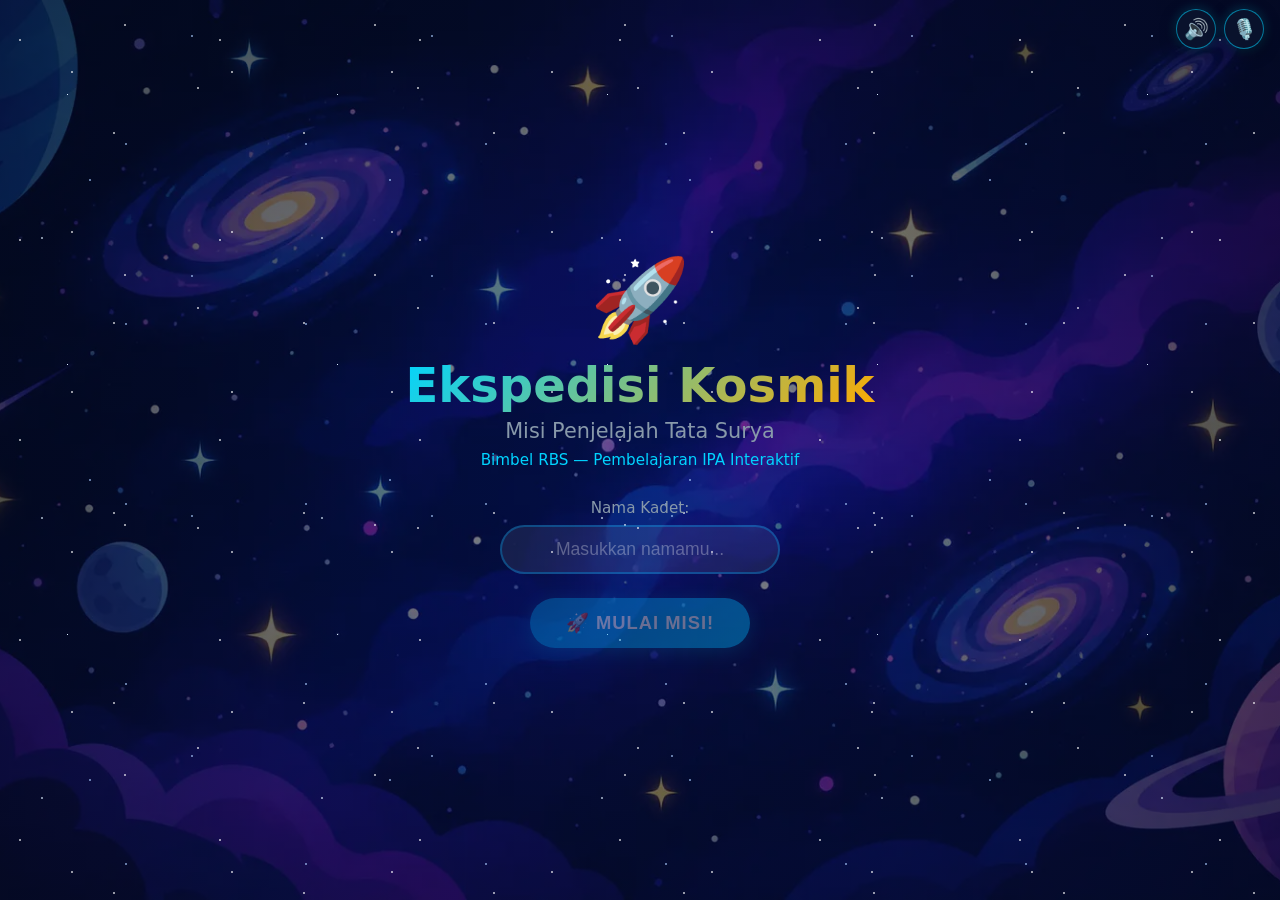
==== commit 9e250e29: "feat: implementasi 7 feedback Ibu Linda (kokpit immersive, narasi suara, foto NASA, skor akhir, dan " ====
--- a/index.html
+++ b/index.html
@@ -9,11 +9,15 @@
 <body>
   <div id="game-container">
 
-    <!-- ═══ Global Audio Controls (BGM & SFX) ═══ -->
+    <!-- ═══ Global Audio Controls (BGM & SFX & Suara Narasi) ═══ -->
     <div class="audio-controls" id="audio-controls">
-      <button id="btn-toggle-audio" class="btn-audio" title="Matikan / Nyalakan Suara (Musik & SFX)" aria-label="Toggle Suara">
+      <button id="btn-toggle-audio" class="btn-audio" title="Matikan / Nyalakan Musik (BGM)" aria-label="Toggle Musik">
         <span class="audio-icon" id="audio-icon">🔊</span>
         <span class="audio-label" id="audio-label">Musik: Aktif</span>
+      </button>
+      <button id="btn-toggle-voice" class="btn-audio btn-voice" title="Matikan / Nyalakan Suara Narasi (Voice)" aria-label="Toggle Suara Narasi">
+        <span class="audio-icon" id="voice-icon">🎙️</span>
+        <span class="audio-label" id="voice-label">Suara: Aktif</span>
       </button>
     </div>
 
@@ -186,6 +190,27 @@
         <!-- Solar System Canvas -->
         <canvas id="solar-canvas"></canvas>
 
+        <!-- Cockpit Glass & Frame Overlays (Immersive Simulator Canopy) -->
+        <div class="cockpit-canopy" aria-hidden="true">
+          <div class="canopy-top-arch"></div>
+          <div class="canopy-pillar pillar-left"></div>
+          <div class="canopy-pillar pillar-right"></div>
+          <div class="canopy-glass-reflection"></div>
+          <div class="cockpit-hud-overlay">
+            <div class="hud-target-reticle"></div>
+            <div class="hud-horizon-line"></div>
+            <div class="hud-telemetry hud-telemetry-left">
+              <span>ORBIT: STABIL</span>
+              <span>RADAR: AKTIF</span>
+            </div>
+            <div class="hud-telemetry hud-telemetry-right">
+              <span>SISTEM: OK</span>
+              <span>SENSOR: SIAP</span>
+            </div>
+          </div>
+          <div class="canopy-dashboard-rim"></div>
+        </div>
+
         <!-- Planet Info Tooltip -->
         <div id="planet-tooltip" class="planet-tooltip hidden">
           <h3 id="tooltip-name"></h3>
@@ -331,9 +356,46 @@
           </div>
         </div>
 
+        <!-- Voice Narration Player Bar -->
+        <div class="planet-voice-bar">
+          <button id="btn-speak-planet" class="btn-voice-play" title="Dengarkan Narasi Suara Komputer Penerbangan">
+            <span class="voice-play-icon" id="voice-play-icon">🔊</span>
+            <span class="voice-play-text" id="voice-play-text">Dengarkan Narasi Planet</span>
+          </button>
+          <div class="voice-playing-indicator hidden" id="voice-playing-indicator">
+            <span class="voice-wave w1"></span>
+            <span class="voice-wave w2"></span>
+            <span class="voice-wave w3"></span>
+            <span class="voice-wave w4"></span>
+            <span class="voice-status-text">Membacakan data transmisi...</span>
+          </div>
+        </div>
+
         <!-- Planet Description -->
         <div class="planet-section">
           <p id="planet-visit-desc" class="planet-desc"></p>
+        </div>
+
+        <!-- Observatorium Citra Asli NASA (Teleskopik & Permukaan) -->
+        <div class="planet-section nasa-observatory-section" id="nasa-observatory-section">
+          <div class="nasa-section-header">
+            <div class="nasa-badge">
+              <span class="nasa-logo-pill">NASA</span>
+              <span class="nasa-mission-title">OBSERVATORI CITRA RESMI</span>
+            </div>
+            <div class="nasa-view-tabs" id="nasa-view-tabs">
+              <button class="nasa-tab-btn active" id="btn-tab-planet" data-view="planet">🔭 Foto Planet</button>
+              <button class="nasa-tab-btn" id="btn-tab-surface" data-view="surface">🔬 Permukaan Nyata</button>
+            </div>
+          </div>
+
+          <div class="nasa-photo-frame">
+            <img id="nasa-photo-img" src="" alt="Citra Observasi NASA">
+            <div class="nasa-photo-overlay">
+              <div id="nasa-photo-caption" class="nasa-photo-caption"></div>
+              <div id="nasa-photo-credit" class="nasa-photo-credit"></div>
+            </div>
+          </div>
         </div>
 
         <!-- Facts -->
@@ -423,8 +485,57 @@
       <div class="stars-bg"></div>
       <div class="ending-content">
         <div class="ending-badge">🏅</div>
-        <h2>Misi Selesai!</h2>
+        <h2>Misi Antariksa Selesai!</h2>
         <p id="ending-text"></p>
+
+        <!-- Evaluasi & Kartu Skor Akhir Kadet -->
+        <div class="ending-score-card" id="ending-score-card">
+          <div class="score-header">
+            <span class="score-badge-ribbon">HASIL EVALUASI MISI KOSMIK</span>
+            <div class="final-score-circle">
+              <span class="final-score-number" id="final-score-val">100</span>
+              <span class="final-score-max">/100</span>
+            </div>
+            <div class="final-grade-badge" id="final-grade-badge">A+</div>
+            <p class="final-grade-title" id="final-grade-title">Kadet Astronom Teladan</p>
+          </div>
+
+          <div class="score-breakdown-grid">
+            <div class="score-item">
+              <span class="score-item-icon">🪐</span>
+              <div class="score-item-detail">
+                <span class="score-item-title">Eksplorasi Planet</span>
+                <span class="score-item-sub">8 Planet x 5 Poin</span>
+              </div>
+              <span class="score-item-points" id="score-planet-points">40 / 40</span>
+            </div>
+            <div class="score-item">
+              <span class="score-item-icon">🎯</span>
+              <div class="score-item-detail">
+                <span class="score-item-title">Kuis & Misi Sains</span>
+                <span class="score-item-sub">5 Checkpoint x 8 Poin</span>
+              </div>
+              <span class="score-item-points" id="score-quiz-points">0 / 40</span>
+            </div>
+            <div class="score-item">
+              <span class="score-item-icon">⛽</span>
+              <div class="score-item-detail">
+                <span class="score-item-title">Efisiensi Bahan Bakar</span>
+                <span class="score-item-sub">Sisa Bahan Bakar x 0.20</span>
+              </div>
+              <span class="score-item-points" id="score-fuel-points">0 / 20</span>
+            </div>
+          </div>
+
+          <div class="instructor-note-box">
+            <div class="instructor-header">
+              <span class="instructor-icon">👩‍🏫</span>
+              <span class="instructor-name">Catatan Instruktur — Ibu Linda (Bimbel RBS):</span>
+            </div>
+            <p id="instructor-note-text" class="instructor-note-text">Memuat evaluasi...</p>
+          </div>
+        </div>
+
         <div class="ending-stats">
           <div class="stat-item">
             <span class="stat-number" id="stat-planets">8</span>
@@ -439,14 +550,77 @@
             <span class="stat-label">% Sisa Bahan Bakar</span>
           </div>
         </div>
-        <div class="ending-certificate" id="printable-cert">
-          <p>🎓 Sertifikat diberikan kepada:</p>
-          <h3 id="cert-name"></h3>
-          <p><strong>Ahli Astronomi Tata Surya</strong></p>
-          <p style="font-size: 0.85rem; color: #88aacc; margin-top: 6px;">Ekspedisi Kosmik Penjelajah Tata Surya — Bimbel RBS</p>
-        </div>
-        <div style="display: flex; gap: 10px; justify-content: center; flex-wrap: wrap;">
-          <button id="btn-print-cert" class="btn-primary" style="background: linear-gradient(135deg, #00bb77, #008855);">🖨️ Cetak / Unduh Sertifikat</button>
+
+        <!-- Sertifikat Resmi Kelulusan Bimbel RBS -->
+        <div class="ending-certificate luxury-cert" id="printable-cert">
+          <div class="cert-outer-border">
+            <div class="cert-inner-border">
+              <!-- Watermark Emblem -->
+              <div class="cert-watermark" aria-hidden="true">🪐</div>
+
+              <!-- Header Sertifikat -->
+              <div class="cert-header">
+                <div class="cert-logo-row">
+                  <span class="cert-rbs-badge">BIMBEL RBS</span>
+                  <span class="cert-sub-badge">PROGRAM IPA INTERAKTIF</span>
+                </div>
+                <h2 class="cert-main-title">SERTIFIKAT KELULUSAN</h2>
+                <h4 class="cert-mission-subtitle">EKSPEDISI KOSMIK: MISI PENJELAJAH TATA SURYA</h4>
+                <div class="cert-divider-line"></div>
+              </div>
+
+              <!-- Isi Sertifikat -->
+              <div class="cert-body">
+                <p class="cert-lead-text">Dengan bangga Pusat Misi Antariksa Bimbel RBS menyatakan bahwa:</p>
+                <h1 class="cert-cadet-name" id="cert-name">—</h1>
+                <p class="cert-achievement-text">
+                  Telah berhasil menyelesaikan pelayaran antariksa mengitari 8 planet Tata Surya, melakukan pengamatan spektrum dan geologi berbasis arsip resmi <strong>NASA</strong>, serta membuktikan penguasaan konsep fisika astronomi dengan predikat:
+                </p>
+                <div class="cert-grade-callout">
+                  <span class="callout-label">NILAI AKHIR:</span>
+                  <strong class="callout-score" id="cert-score-display">100 / 100</strong>
+                  <span class="callout-sep">|</span>
+                  <span class="callout-label">PREDIKAT:</span>
+                  <strong class="callout-grade" id="cert-grade-display">A+ (Sangat Memuaskan)</strong>
+                </div>
+              </div>
+
+              <!-- Footer Tanda Tangan & Segel Emas -->
+              <div class="cert-footer">
+                <div class="cert-sig-block">
+                  <div class="sig-signature font-script">Linda Kusuma, S.Pd.</div>
+                  <div class="sig-line"></div>
+                  <div class="sig-name">Ibu Linda</div>
+                  <div class="sig-title">Instruktur Sains & Pembina RBS</div>
+                </div>
+
+                <!-- Segel Emas Resmi -->
+                <div class="cert-gold-seal">
+                  <div class="seal-inner">
+                    <span class="seal-stars">★ ★ ★</span>
+                    <span class="seal-center">RBS</span>
+                    <span class="seal-desc">KADET RESMI</span>
+                  </div>
+                </div>
+
+                <div class="cert-sig-block">
+                  <div class="sig-signature font-script">RBS Mission Control</div>
+                  <div class="sig-line"></div>
+                  <div class="sig-name">Pusat Kendali Bumi</div>
+                  <div class="sig-title">Direktur Penerbangan RBS-01</div>
+                </div>
+              </div>
+
+              <div class="cert-meta-row">
+                <span id="cert-id-number">No: RBS-EXP-2025-0001</span>
+                <span id="cert-flight-date">Tanggal: —</span>
+              </div>
+            </div>
+          </div>
+        </div>
+
+        <div class="ending-actions" style="display: flex; gap: 12px; justify-content: center; flex-wrap: wrap; margin-top: 20px;">
+          <button id="btn-print-cert" class="btn-primary btn-print" style="background: linear-gradient(135deg, #00bb77, #008855);">🖨️ Cetak / Unduh Sertifikat</button>
           <button id="btn-replay" class="btn-primary">🔄 Main Lagi</button>
         </div>
       </div>
--- a/style.css
+++ b/style.css
@@ -23,16 +23,22 @@
 }
 
 html, body {
-  width: 100%; height: 100%;
+  width: 100%;
+  height: 100%;
+  height: 100dvh;
   overflow: hidden;
   font-family: var(--font);
   background: var(--bg-space);
   color: var(--text);
+  -webkit-tap-highlight-color: transparent;
+  touch-action: manipulation;
 }
 
 /* ── Game Container ───────────────────────────────────────── */
 #game-container {
-  width: 100vw; height: 100vh;
+  width: 100vw;
+  height: 100vh;
+  height: 100dvh;
   position: relative;
   overflow: hidden;
   background-color: var(--bg-space);
@@ -50,6 +56,7 @@
   z-index: 9999;
   display: flex;
   align-items: center;
+  gap: 8px;
 }
 
 .btn-audio {
@@ -725,6 +732,140 @@
   cursor: pointer;
 }
 
+/* ── Immersive Cockpit Canopy & Simulator HUD ─────────────── */
+.cockpit-canopy {
+  position: absolute;
+  inset: 0;
+  pointer-events: none;
+  z-index: 4;
+  overflow: hidden;
+}
+
+/* Lengkungan atas kaca kokpit */
+.canopy-top-arch {
+  position: absolute;
+  top: 48px;
+  left: 0;
+  right: 0;
+  height: 38px;
+  background: radial-gradient(ellipse 110% 100% at 50% 0%, rgba(12, 24, 52, 0.95) 0%, rgba(10, 20, 42, 0.7) 65%, transparent 100%);
+  border-bottom: 2px solid rgba(0, 212, 255, 0.4);
+  box-shadow: 0 4px 18px rgba(0, 0, 0, 0.65);
+}
+
+/* Pilar rangka kokpit futuristik di sisi kiri & kanan */
+.canopy-pillar {
+  position: absolute;
+  top: 48px;
+  bottom: 85px;
+  width: 32px;
+  backdrop-filter: blur(2px);
+  -webkit-backdrop-filter: blur(2px);
+}
+.pillar-left {
+  left: 0;
+  background: linear-gradient(90deg, rgba(8, 16, 36, 0.98) 0%, rgba(18, 38, 76, 0.85) 75%, rgba(0, 212, 255, 0.3) 100%);
+  border-right: 2px solid rgba(0, 212, 255, 0.45);
+  clip-path: polygon(0 0, 100% 0, 40% 100%, 0 100%);
+  box-shadow: 4px 0 15px rgba(0, 0, 0, 0.6);
+}
+.pillar-right {
+  right: 0;
+  background: linear-gradient(270deg, rgba(8, 16, 36, 0.98) 0%, rgba(18, 38, 76, 0.85) 75%, rgba(0, 212, 255, 0.3) 100%);
+  border-left: 2px solid rgba(0, 212, 255, 0.45);
+  clip-path: polygon(0 0, 100% 0, 100% 100%, 60% 100%);
+  box-shadow: -4px 0 15px rgba(0, 0, 0, 0.6);
+}
+
+/* Refleksi kilau kaca melengkung kokpit */
+.canopy-glass-reflection {
+  position: absolute;
+  inset: 48px 0 85px 0;
+  background: linear-gradient(135deg, rgba(255, 255, 255, 0.045) 0%, rgba(0, 212, 255, 0.025) 25%, transparent 50%, rgba(0, 212, 255, 0.02) 100%);
+}
+
+/* HUD Avionik Komputer Penerbangan */
+.cockpit-hud-overlay {
+  position: absolute;
+  inset: 48px 0 85px 0;
+  display: flex;
+  align-items: center;
+  justify-content: center;
+}
+
+/* Crosshair Reticle tengah */
+.hud-target-reticle {
+  width: 84px;
+  height: 84px;
+  border: 1px dashed rgba(0, 212, 255, 0.28);
+  border-radius: 50%;
+  position: absolute;
+  display: flex;
+  align-items: center;
+  justify-content: center;
+  animation: reticlePulse 3s ease-in-out infinite alternate;
+}
+.hud-target-reticle::before {
+  content: '';
+  position: absolute;
+  width: 104px;
+  height: 1px;
+  background: linear-gradient(90deg, transparent, rgba(0, 212, 255, 0.4) 25%, rgba(0, 212, 255, 0.4) 75%, transparent);
+}
+.hud-target-reticle::after {
+  content: '';
+  width: 4px;
+  height: 4px;
+  background: rgba(0, 212, 255, 0.7);
+  border-radius: 50%;
+  box-shadow: 0 0 6px #00d4ff;
+}
+
+@keyframes reticlePulse {
+  0% { transform: scale(0.96); opacity: 0.7; }
+  100% { transform: scale(1.04); opacity: 1; }
+}
+
+.hud-horizon-line {
+  position: absolute;
+  width: 130px;
+  height: 1px;
+  top: calc(50% + 50px);
+  background: linear-gradient(90deg, transparent, rgba(0, 212, 255, 0.3) 20%, rgba(0, 212, 255, 0.3) 80%, transparent);
+}
+
+.hud-telemetry {
+  position: absolute;
+  font-family: 'Consolas', 'Courier New', monospace;
+  font-size: 0.68rem;
+  color: rgba(0, 212, 255, 0.6);
+  letter-spacing: 1.5px;
+  display: flex;
+  flex-direction: column;
+  gap: 4px;
+  text-shadow: 0 0 8px rgba(0, 212, 255, 0.5);
+}
+.hud-telemetry-left {
+  top: 18px;
+  left: 42px;
+}
+.hud-telemetry-right {
+  top: 18px;
+  right: 42px;
+  text-align: right;
+}
+
+/* Rim bawah dasbor kokpit tepat di atas pemilih planet */
+.canopy-dashboard-rim {
+  position: absolute;
+  bottom: 85px;
+  left: 0;
+  right: 0;
+  height: 14px;
+  background: linear-gradient(180deg, transparent 0%, rgba(10, 18, 38, 0.8) 60%, rgba(10, 18, 38, 0.98) 100%);
+  border-top: 1px solid rgba(0, 212, 255, 0.3);
+}
+
 /* Planet Selector Pills */
 .hud-planet-selector {
   display: flex;
@@ -1204,6 +1345,86 @@
 .planet-header h2 { font-size: 2rem; color: var(--accent); }
 .tagline { color: var(--text-dim); font-size: 1rem; }
 
+/* ── Voice Narration Player Bar ────────────────────────────── */
+.planet-voice-bar {
+  display: flex;
+  align-items: center;
+  justify-content: space-between;
+  flex-wrap: wrap;
+  gap: 12px;
+  background: linear-gradient(90deg, rgba(0, 180, 255, 0.12), rgba(10, 25, 60, 0.75));
+  border: 1px solid rgba(0, 212, 255, 0.35);
+  border-radius: var(--radius-sm);
+  padding: 10px 16px;
+  margin-bottom: 16px;
+  box-shadow: 0 4px 15px rgba(0, 0, 0, 0.3), inset 0 0 10px rgba(0, 212, 255, 0.08);
+}
+
+.btn-voice-play {
+  display: inline-flex;
+  align-items: center;
+  gap: 8px;
+  background: linear-gradient(135deg, #00d4ff, #0077cc);
+  border: none;
+  color: #030712;
+  font-weight: 700;
+  font-size: 0.88rem;
+  padding: 8px 16px;
+  border-radius: 20px;
+  cursor: pointer;
+  box-shadow: 0 2px 10px rgba(0, 212, 255, 0.4);
+  transition: all 0.2s ease;
+  touch-action: manipulation;
+}
+.btn-voice-play:hover {
+  transform: translateY(-1px);
+  box-shadow: 0 4px 16px rgba(0, 212, 255, 0.65);
+}
+.btn-voice-play.speaking {
+  background: linear-gradient(135deg, #ff4466, #cc1133);
+  color: #fff;
+  box-shadow: 0 2px 10px rgba(255, 68, 102, 0.5);
+}
+.btn-voice-play.speaking .voice-play-icon {
+  animation: pulseSpeaking 0.6s ease-in-out infinite alternate;
+}
+@keyframes pulseSpeaking {
+  0% { transform: scale(1); }
+  100% { transform: scale(1.2); }
+}
+
+.voice-playing-indicator {
+  display: flex;
+  align-items: center;
+  gap: 8px;
+}
+.voice-playing-indicator.hidden {
+  display: none !important;
+}
+
+.voice-wave {
+  width: 4px;
+  background: #00d4ff;
+  border-radius: 2px;
+  animation: voiceWave 0.7s ease-in-out infinite alternate;
+  transform-origin: bottom;
+}
+.voice-wave.w1 { height: 10px; animation-delay: 0s; }
+.voice-wave.w2 { height: 20px; animation-delay: 0.2s; }
+.voice-wave.w3 { height: 14px; animation-delay: 0.4s; }
+.voice-wave.w4 { height: 18px; animation-delay: 0.15s; }
+
+@keyframes voiceWave {
+  0% { transform: scaleY(0.35); opacity: 0.4; }
+  100% { transform: scaleY(1.3); opacity: 1; }
+}
+
+.voice-status-text {
+  font-size: 0.8rem;
+  color: #a0c4ff;
+  font-style: italic;
+}
+
 .planet-section {
   background: var(--bg-card);
   border-radius: var(--radius);
@@ -1213,6 +1434,127 @@
 }
 .planet-section h3 { color: var(--accent-warm); margin-bottom: 12px; font-size: 1.1rem; }
 .planet-desc { line-height: 1.7; font-size: 1.05rem; }
+
+/* ── Observatorium Citra Asli NASA (Teleskopik & Permukaan) ── */
+.nasa-observatory-section {
+  border: 1px solid rgba(11, 61, 145, 0.7);
+  background: linear-gradient(180deg, rgba(8, 20, 52, 0.9) 0%, rgba(4, 12, 32, 0.96) 100%);
+  position: relative;
+  overflow: hidden;
+  box-shadow: 0 8px 30px rgba(0, 0, 0, 0.4), inset 0 1px 0 rgba(0, 212, 255, 0.25);
+}
+
+.nasa-section-header {
+  display: flex;
+  align-items: center;
+  justify-content: space-between;
+  flex-wrap: wrap;
+  gap: 12px;
+  margin-bottom: 14px;
+  border-bottom: 1px solid rgba(255, 255, 255, 0.08);
+  padding-bottom: 12px;
+}
+
+.nasa-badge {
+  display: inline-flex;
+  align-items: center;
+  gap: 8px;
+}
+.nasa-logo-pill {
+  background: #e03a3e; /* NASA Insignia Red */
+  color: #ffffff;
+  font-weight: 900;
+  font-size: 0.82rem;
+  letter-spacing: 1.5px;
+  padding: 3px 8px;
+  border-radius: 4px;
+  box-shadow: 0 2px 6px rgba(224, 58, 62, 0.4);
+}
+.nasa-mission-title {
+  font-size: 0.85rem;
+  font-weight: 700;
+  color: #cce4ff;
+  letter-spacing: 1.2px;
+  text-transform: uppercase;
+}
+
+.nasa-view-tabs {
+  display: flex;
+  gap: 6px;
+  background: rgba(0, 0, 0, 0.4);
+  padding: 3px;
+  border-radius: 20px;
+  border: 1px solid rgba(255, 255, 255, 0.1);
+}
+.nasa-tab-btn {
+  background: transparent;
+  border: none;
+  color: #9bb5d6;
+  font-size: 0.82rem;
+  font-weight: 600;
+  padding: 6px 14px;
+  border-radius: 16px;
+  cursor: pointer;
+  transition: all 0.2s ease;
+  display: inline-flex;
+  align-items: center;
+  gap: 4px;
+  touch-action: manipulation;
+}
+.nasa-tab-btn:hover {
+  color: #ffffff;
+}
+.nasa-tab-btn.active {
+  background: linear-gradient(135deg, #0b3d91, #1a56be);
+  color: #ffffff;
+  box-shadow: 0 2px 8px rgba(0, 140, 255, 0.4);
+}
+
+.nasa-photo-frame {
+  position: relative;
+  border-radius: var(--radius-sm);
+  overflow: hidden;
+  background: #020510;
+  border: 1px solid rgba(0, 212, 255, 0.25);
+  box-shadow: inset 0 0 20px rgba(0, 0, 0, 0.8);
+}
+#nasa-photo-img {
+  width: 100%;
+  max-height: 380px;
+  object-fit: cover;
+  display: block;
+  transition: transform 0.6s ease, filter 0.4s ease;
+}
+.nasa-photo-frame:hover #nasa-photo-img {
+  transform: scale(1.02);
+}
+.nasa-photo-overlay {
+  position: absolute;
+  bottom: 0;
+  left: 0;
+  right: 0;
+  background: linear-gradient(transparent 0%, rgba(3, 7, 20, 0.85) 30%, rgba(3, 7, 20, 0.98) 100%);
+  padding: 16px 16px 12px;
+  display: flex;
+  flex-direction: column;
+  gap: 4px;
+  pointer-events: none;
+}
+.nasa-photo-caption {
+  font-size: 0.92rem;
+  color: #ffffff;
+  font-weight: 600;
+  line-height: 1.4;
+  text-shadow: 0 1px 3px rgba(0, 0, 0, 0.8);
+}
+.nasa-photo-credit {
+  font-size: 0.75rem;
+  color: #00d4ff;
+  letter-spacing: 0.5px;
+  text-transform: uppercase;
+  font-weight: 700;
+  opacity: 0.9;
+}
 
 .facts-list {
   list-style: none;
@@ -1443,31 +1785,459 @@
 .ending-content {
   text-align: center;
   z-index: 2;
-  max-width: 550px;
+  max-width: 760px;
+  width: 92%;
+  max-height: 94vh;
+  overflow-y: auto;
+  padding: 30px 20px;
   animation: fadeInUp 0.8s ease;
-}
-.ending-badge { font-size: 5rem; margin-bottom: 10px; }
-.ending-content h2 { font-size: 2rem; color: var(--accent); margin-bottom: 12px; }
+  scrollbar-width: thin;
+  scrollbar-color: var(--accent) transparent;
+}
+.ending-content::-webkit-scrollbar { width: 6px; }
+.ending-content::-webkit-scrollbar-thumb { background: var(--accent); border-radius: 3px; }
+
+.ending-badge { font-size: 4.5rem; margin-bottom: 8px; }
+.ending-content h2 { font-size: 2.2rem; color: var(--accent); margin-bottom: 10px; }
 .ending-content p { color: var(--text-dim); margin-bottom: 16px; line-height: 1.6; }
+
+/* ── Ending Score Card & Evaluasi Ibu Linda ───────────────── */
+.ending-score-card {
+  background: linear-gradient(135deg, rgba(8, 20, 52, 0.94) 0%, rgba(12, 32, 80, 0.97) 100%);
+  border: 2px solid rgba(0, 212, 255, 0.45);
+  border-radius: var(--radius);
+  padding: 24px;
+  margin: 22px auto;
+  max-width: 680px;
+  box-shadow: 0 10px 40px rgba(0, 0, 0, 0.55), 0 0 25px rgba(0, 212, 255, 0.15);
+  text-align: left;
+}
+
+.score-banner {
+  text-align: center;
+  border-bottom: 1px solid rgba(255, 255, 255, 0.12);
+  padding-bottom: 16px;
+  margin-bottom: 18px;
+}
+
+.score-tag {
+  display: inline-block;
+  font-size: 0.72rem;
+  font-weight: 800;
+  color: var(--accent);
+  letter-spacing: 2px;
+  text-transform: uppercase;
+  background: rgba(0, 212, 255, 0.12);
+  border: 1px solid rgba(0, 212, 255, 0.35);
+  padding: 4px 14px;
+  border-radius: 12px;
+  margin-bottom: 12px;
+}
+
+.score-main-row {
+  display: flex;
+  align-items: center;
+  justify-content: center;
+  gap: 22px;
+}
+
+.final-score-circle {
+  width: 95px;
+  height: 95px;
+  border-radius: 50%;
+  background: radial-gradient(circle, rgba(0, 212, 255, 0.25) 0%, rgba(10, 24, 60, 0.85) 70%);
+  border: 3px solid var(--accent);
+  display: flex;
+  flex-direction: column;
+  align-items: center;
+  justify-content: center;
+  box-shadow: 0 0 25px rgba(0, 212, 255, 0.4);
+}
+.final-score-circle .score-number {
+  font-size: 2.2rem;
+  font-weight: 900;
+  color: #ffffff;
+  line-height: 1;
+}
+.final-score-circle .score-denom {
+  font-size: 0.75rem;
+  color: var(--text-dim);
+  font-weight: 700;
+}
+
+.final-grade-badge {
+  font-size: 2.4rem;
+  font-weight: 900;
+  width: 78px;
+  height: 78px;
+  border-radius: 18px;
+  display: flex;
+  align-items: center;
+  justify-content: center;
+  transition: all 0.3s ease;
+}
+.final-grade-badge.grade-a-plus {
+  color: #ffd700;
+  background: rgba(255, 215, 0, 0.18);
+  border: 2px solid #ffd700;
+  box-shadow: 0 0 25px rgba(255, 215, 0, 0.45);
+}
+.final-grade-badge.grade-a {
+  color: #00ffaa;
+  background: rgba(0, 255, 170, 0.15);
+  border: 2px solid #00ffaa;
+  box-shadow: 0 0 22px rgba(0, 255, 170, 0.35);
+}
+.final-grade-badge.grade-b-plus {
+  color: #00d4ff;
+  background: rgba(0, 212, 255, 0.15);
+  border: 2px solid #00d4ff;
+  box-shadow: 0 0 20px rgba(0, 212, 255, 0.35);
+}
+.final-grade-badge.grade-b {
+  color: #ffaa00;
+  background: rgba(255, 170, 0, 0.15);
+  border: 2px solid #ffaa00;
+  box-shadow: 0 0 20px rgba(255, 170, 0, 0.35);
+}
+
+.final-grade-title {
+  color: #b0d4ff;
+  font-size: 1rem;
+  font-weight: 700;
+  margin-top: 10px;
+  margin-bottom: 0;
+  text-shadow: 0 0 10px rgba(0, 212, 255, 0.3);
+}
+
+.score-breakdown-grid {
+  display: flex;
+  flex-direction: column;
+  gap: 10px;
+  margin-bottom: 18px;
+}
+
+.score-item {
+  display: flex;
+  align-items: center;
+  gap: 12px;
+  padding: 10px 14px;
+  background: rgba(255, 255, 255, 0.045);
+  border-radius: var(--radius-sm);
+  border: 1px solid rgba(255, 255, 255, 0.07);
+}
+.score-item-icon {
+  font-size: 1.5rem;
+}
+.score-item-detail {
+  flex: 1;
+  display: flex;
+  flex-direction: column;
+}
+.score-item-title {
+  font-size: 0.92rem;
+  font-weight: 700;
+  color: #ffffff;
+}
+.score-item-sub {
+  font-size: 0.75rem;
+  color: var(--text-dim);
+}
+.score-item-points {
+  font-size: 1rem;
+  font-weight: 800;
+  color: var(--accent);
+}
+
+.instructor-note-box {
+  background: rgba(255, 165, 0, 0.08);
+  border: 1px solid rgba(255, 165, 0, 0.32);
+  border-left: 4px solid var(--accent-warm);
+  border-radius: var(--radius-sm);
+  padding: 14px 16px;
+}
+.instructor-header {
+  display: flex;
+  align-items: center;
+  gap: 8px;
+  margin-bottom: 6px;
+}
+.instructor-icon {
+  font-size: 1.25rem;
+}
+.instructor-name {
+  font-size: 0.88rem;
+  font-weight: 800;
+  color: var(--accent-warm);
+  letter-spacing: 0.5px;
+}
+.instructor-note-text {
+  font-size: 0.92rem;
+  color: #f1f5f9;
+  line-height: 1.55;
+  margin: 0;
+  font-style: italic;
+}
 
 .ending-stats {
   display: flex;
   justify-content: center;
   gap: 30px;
-  margin: 24px 0;
+  margin: 20px 0;
 }
 .stat-item { text-align: center; }
-.stat-number { display: block; font-size: 2.5rem; font-weight: 800; color: var(--accent-warm); }
-.stat-label { font-size: 0.8rem; color: var(--text-dim); text-transform: uppercase; letter-spacing: 1px; }
-
-.ending-certificate {
-  background: var(--bg-card);
-  border: 2px solid var(--accent-warm);
-  border-radius: var(--radius);
-  padding: 24px;
-  margin: 20px 0;
-}
-.ending-certificate h3 { color: var(--accent-warm); font-size: 1.5rem; margin: 8px 0; }
+.stat-number { display: block; font-size: 2.2rem; font-weight: 800; color: var(--accent-warm); }
+.stat-label { font-size: 0.78rem; color: var(--text-dim); text-transform: uppercase; letter-spacing: 1px; }
+
+/* ── Luxury Certificate Design (Ijazah Antariksa Resmi) ─────── */
+.ending-certificate.luxury-cert {
+  background: #fdfcf7;
+  border: 6px double #c59b27;
+  border-radius: 12px;
+  padding: 14px;
+  margin: 24px auto;
+  max-width: 720px;
+  color: #1a2332;
+  box-shadow: 0 15px 50px rgba(0, 0, 0, 0.6), 0 0 40px rgba(197, 155, 39, 0.25);
+  position: relative;
+  text-align: center;
+}
+
+.cert-outer-border {
+  border: 2px solid #c59b27;
+  padding: 12px;
+  border-radius: 8px;
+}
+
+.cert-inner-border {
+  border: 1px solid #d4af37;
+  padding: 24px 20px;
+  border-radius: 6px;
+  position: relative;
+  overflow: hidden;
+  background: radial-gradient(circle at 50% 50%, #ffffff 0%, #faf8f0 100%);
+}
+
+.cert-watermark {
+  position: absolute;
+  top: 50%;
+  left: 50%;
+  transform: translate(-50%, -50%);
+  font-size: 14rem;
+  opacity: 0.04;
+  pointer-events: none;
+  user-select: none;
+}
+
+.cert-header {
+  margin-bottom: 18px;
+  position: relative;
+}
+
+.cert-logo-row {
+  display: flex;
+  align-items: center;
+  justify-content: center;
+  gap: 8px;
+  margin-bottom: 8px;
+}
+.cert-rbs-badge {
+  background: #0a1f44;
+  color: #f7d070;
+  font-size: 0.85rem;
+  font-weight: 900;
+  letter-spacing: 2px;
+  padding: 4px 14px;
+  border-radius: 4px;
+  border: 1px solid #c59b27;
+}
+.cert-sub-badge {
+  font-size: 0.72rem;
+  color: #4b5e76;
+  font-weight: 700;
+  letter-spacing: 1px;
+}
+
+.cert-main-title {
+  font-size: 2.1rem;
+  color: #0b224e;
+  font-family: 'Times New Roman', Georgia, serif;
+  font-weight: 800;
+  letter-spacing: 3px;
+  margin: 6px 0;
+  text-shadow: 0 1px 2px rgba(0, 0, 0, 0.1);
+}
+.cert-mission-subtitle {
+  font-size: 0.85rem;
+  color: #a47610;
+  letter-spacing: 2px;
+  font-weight: 700;
+  margin: 0;
+}
+.cert-divider-line {
+  width: 120px;
+  height: 2px;
+  background: linear-gradient(90deg, transparent, #c59b27, transparent);
+  margin: 12px auto 0;
+}
+
+.cert-body {
+  position: relative;
+  z-index: 1;
+  margin-bottom: 24px;
+}
+.cert-lead-text {
+  font-size: 0.88rem;
+  color: #4b5563;
+  margin-bottom: 10px;
+  font-style: italic;
+}
+.cert-cadet-name {
+  font-size: 2.2rem;
+  font-family: 'Times New Roman', Georgia, serif;
+  font-weight: 900;
+  color: #0a1f44;
+  letter-spacing: 1px;
+  margin: 8px 0 12px;
+  text-decoration: underline;
+  text-decoration-color: #c59b27;
+  text-underline-offset: 6px;
+}
+.cert-achievement-text {
+  font-size: 0.9rem;
+  color: #374151;
+  line-height: 1.6;
+  max-width: 580px;
+  margin: 0 auto 16px;
+}
+.cert-grade-callout {
+  display: inline-flex;
+  align-items: center;
+  gap: 10px;
+  background: #fdf6e2;
+  border: 1.5px solid #d4af37;
+  padding: 8px 20px;
+  border-radius: 24px;
+  font-size: 0.95rem;
+  color: #0a1f44;
+}
+.callout-label {
+  font-size: 0.75rem;
+  font-weight: 800;
+  letter-spacing: 1px;
+  color: #875d04;
+}
+.callout-score {
+  font-weight: 900;
+  color: #0b224e;
+}
+.callout-sep {
+  color: #c59b27;
+}
+.callout-grade {
+  font-weight: 900;
+  color: #1e7e34;
+}
+
+.cert-footer {
+  display: flex;
+  align-items: flex-end;
+  justify-content: space-between;
+  gap: 16px;
+  margin-top: 24px;
+  padding-top: 14px;
+  border-top: 1px dashed rgba(197, 155, 39, 0.4);
+}
+.cert-sig-block {
+  flex: 1;
+  text-align: center;
+}
+.sig-signature {
+  font-family: 'Brush Script MT', 'Lucida Handwriting', cursive, sans-serif;
+  font-size: 1.45rem;
+  color: #0a1f44;
+  min-height: 38px;
+  line-height: 38px;
+}
+.sig-line {
+  width: 80%;
+  height: 1px;
+  background: #2b394e;
+  margin: 4px auto 6px;
+}
+.sig-name {
+  font-weight: 800;
+  font-size: 0.85rem;
+  color: #0a1f44;
+}
+.sig-title {
+  font-size: 0.72rem;
+  color: #6b7280;
+}
+
+/* Segel Emas Timbul */
+.cert-gold-seal {
+  width: 84px;
+  height: 84px;
+  background: radial-gradient(circle, #fceb9e 0%, #d4af37 60%, #997819 100%);
+  border-radius: 50%;
+  display: flex;
+  align-items: center;
+  justify-content: center;
+  box-shadow: 0 4px 14px rgba(0, 0, 0, 0.25), inset 0 2px 4px rgba(255, 255, 255, 0.8);
+  border: 2px dashed #73540a;
+  flex-shrink: 0;
+  position: relative;
+}
+.seal-inner {
+  display: flex;
+  flex-direction: column;
+  align-items: center;
+  justify-content: center;
+  color: #4a3605;
+}
+.seal-stars {
+  font-size: 0.55rem;
+  letter-spacing: 2px;
+  color: #634703;
+}
+.seal-center {
+  font-size: 1.1rem;
+  font-weight: 900;
+  letter-spacing: 1.5px;
+}
+.seal-desc {
+  font-size: 0.52rem;
+  font-weight: 800;
+  letter-spacing: 0.5px;
+  text-transform: uppercase;
+}
+
+.cert-meta-row {
+  display: flex;
+  justify-content: space-between;
+  align-items: center;
+  font-size: 0.7rem;
+  color: #8c9ba5;
+  margin-top: 14px;
+  padding-top: 8px;
+  border-top: 1px solid rgba(0, 0, 0, 0.05);
+}
+
+.btn-print {
+  display: inline-flex;
+  align-items: center;
+  gap: 8px;
+  font-weight: 700;
+  padding: 12px 24px;
+  font-size: 0.95rem;
+  box-shadow: 0 4px 16px rgba(0, 187, 119, 0.4);
+  transition: all 0.2s ease;
+}
+.btn-print:hover {
+  transform: translateY(-2px);
+  box-shadow: 0 6px 20px rgba(0, 187, 119, 0.6);
+}
 
 /* ── Interaction Mini-Games ───────────────────────────────── */
 .interaction-btn {
@@ -1567,101 +2337,518 @@
   100% { opacity: 1; }
 }
 
-/* ── Responsive ───────────────────────────────────────────── */
+/* ── Responsive Mobile-First ──────────────────────────────── */
 @media (max-width: 768px) {
-  .title-content h1 { font-size: 2rem; }
-  .title-content h2 { font-size: 1rem; }
-  .title-logo { font-size: 3.5rem; }
-  .hud-top { padding: 8px 65px 8px 12px; flex-wrap: wrap; gap: 8px; }
-  .fuel-bar-container { width: 100px; }
-  .planet-visit-content { padding: 16px; }
-  .planet-header { flex-direction: column; text-align: center; }
-  .planet-icon-large { font-size: 3rem; }
-  .planet-icon-large svg { width: 52px; height: 52px; }
-  .ending-stats { flex-direction: column; gap: 16px; }
-  .logbook-grid { grid-template-columns: repeat(auto-fill, minmax(150px, 1fr)); }
-  .narration-box { padding: 20px; margin: 0 16px; }
-
+  .title-content {
+    width: 92%;
+    max-width: 400px;
+    padding: 24px 16px;
+  }
+  .title-content h1 { font-size: 1.75rem; }
+  .title-content h2 { font-size: 0.95rem; }
+  .title-logo { font-size: 3rem; margin-bottom: 6px; }
+  .cadet-input-group { width: 100%; max-width: 320px; }
+  .cadet-input { font-size: 0.95rem; padding: 11px 14px; }
+
+  /* Top HUD: single compact row on mobile with room for audio button */
+  .hud-top {
+    padding: 8px 52px 8px 10px;
+    flex-wrap: nowrap;
+    gap: 6px;
+    justify-content: space-between;
+  }
+  .hud-item {
+    gap: 4px;
+  }
+  .hud-label {
+    font-size: 0.65rem;
+    letter-spacing: 0.5px;
+  }
+  .hud-value {
+    font-size: 0.82rem;
+  }
+  .fuel-bar-container {
+    width: 75px;
+    height: 16px;
+    border-radius: 8px;
+  }
+  .fuel-text {
+    font-size: 0.65rem;
+  }
+
+  /* Single-row horizontal swipe scroll for planet pills */
+  .hud-planet-selector {
+    justify-content: flex-start;
+    flex-wrap: nowrap;
+    overflow-x: auto;
+    -webkit-overflow-scrolling: touch;
+    scrollbar-width: thin;
+    scrollbar-color: rgba(0, 212, 255, 0.4) transparent;
+    padding: 6px 10px;
+    gap: 6px;
+  }
+  .hud-planet-selector::-webkit-scrollbar {
+    height: 4px;
+  }
+  .hud-planet-selector::-webkit-scrollbar-thumb {
+    background: rgba(0, 212, 255, 0.35);
+    border-radius: 4px;
+  }
+  .planet-pill {
+    flex-shrink: 0;
+    padding: 5px 10px;
+    font-size: 0.75rem;
+    white-space: nowrap;
+    touch-action: manipulation;
+  }
+  .sector-divider {
+    flex-shrink: 0;
+    font-size: 0.62rem;
+    padding: 2px 6px;
+    white-space: nowrap;
+  }
+
+  /* Bottom HUD */
+  .hud-bottom {
+    padding: 6px 10px;
+    flex-wrap: wrap;
+    gap: 6px;
+  }
+  .hud-actions-left {
+    display: flex;
+    gap: 6px;
+    flex: 1;
+    justify-content: flex-start;
+  }
+  .btn-hud {
+    padding: 6px 10px;
+    font-size: 0.75rem;
+    touch-action: manipulation;
+  }
+  .hud-message {
+    width: 100%;
+    order: 3;
+    font-size: 0.76rem;
+    padding-top: 2px;
+  }
+
+  /* Planet Exploration */
+  .planet-visit-content {
+    padding: 14px 12px 32px;
+    max-height: 100dvh;
+    -webkit-overflow-scrolling: touch;
+  }
+  .planet-header {
+    flex-direction: column;
+    text-align: center;
+    gap: 10px;
+    margin-bottom: 14px;
+  }
+  .planet-icon-large {
+    font-size: 3rem;
+    min-width: 56px;
+    min-height: 56px;
+  }
+  .planet-icon-large svg {
+    width: 52px;
+    height: 52px;
+  }
+  .planet-title-group h2 {
+    font-size: 1.4rem;
+  }
+  .planet-tagline {
+    font-size: 0.85rem;
+  }
+  .planet-traits {
+    gap: 6px;
+    margin-top: 8px;
+    justify-content: center;
+  }
+  .trait-tag {
+    font-size: 0.72rem;
+    padding: 3px 8px;
+  }
+  .planet-section {
+    padding: 12px 10px;
+    margin-bottom: 12px;
+    border-radius: var(--radius-sm);
+  }
+  .planet-section h3 {
+    font-size: 1rem;
+    margin-bottom: 8px;
+  }
+  .quiz-prompt {
+    font-size: 0.9rem;
+    padding: 10px 12px;
+  }
+  .quiz-option {
+    padding: 11px 12px;
+    font-size: 0.85rem;
+    line-height: 1.42;
+    min-height: 44px;
+    touch-action: manipulation;
+  }
+  .interaction-btn {
+    padding: 8px 12px;
+    font-size: 0.82rem;
+    min-height: 40px;
+    touch-action: manipulation;
+    margin: 3px;
+  }
+  .temp-bar {
+    width: 150px;
+  }
+  .temp-gauge {
+    gap: 10px;
+    font-size: 0.85rem;
+  }
+
+  /* Asteroid Belt Screen */
+  .asteroid-content {
+    width: 94%;
+    max-height: 94dvh;
+    overflow-y: auto;
+    padding: 16px 12px;
+    -webkit-overflow-scrolling: touch;
+  }
+  .asteroid-header h2 {
+    font-size: 1.35rem;
+  }
+  .asteroid-field {
+    height: 85px;
+  }
+
+  /* Logbook Modal */
+  .logbook-content {
+    padding: 18px 12px;
+    width: 95%;
+    max-height: 92dvh;
+    -webkit-overflow-scrolling: touch;
+  }
+  .logbook-grid {
+    grid-template-columns: repeat(2, 1fr);
+    gap: 8px;
+    margin-bottom: 16px;
+  }
+  .logbook-card {
+    padding: 10px 6px;
+  }
+  .logbook-card-icon {
+    min-height: 40px;
+    margin-bottom: 4px;
+  }
+  .logbook-card-icon svg {
+    width: 36px;
+    height: 36px;
+  }
+  .logbook-card-name {
+    font-size: 0.85rem;
+  }
+  .logbook-card-status {
+    font-size: 0.72rem;
+  }
+
+  /* Ending Screen */
+  .ending-content {
+    width: 92%;
+    max-height: 94dvh;
+    overflow-y: auto;
+    padding: 16px 10px;
+    -webkit-overflow-scrolling: touch;
+  }
+  .ending-badge {
+    font-size: 3.5rem;
+    margin-bottom: 6px;
+  }
+  .ending-content h2 {
+    font-size: 1.5rem;
+  }
+  .ending-certificate {
+    padding: 16px 12px;
+  }
+  .ending-certificate h3 {
+    font-size: 1.25rem;
+  }
+  .ending-stats {
+    flex-direction: column;
+    gap: 12px;
+    margin: 16px 0;
+  }
+  .stat-number {
+    font-size: 1.9rem;
+  }
+
+  .narration-box {
+    padding: 18px 14px;
+    margin: 0 12px;
+  }
+
+  /* Audio Button Mobile */
   .audio-controls {
-    top: 8px;
+    top: 7px;
     right: 8px;
   }
   .btn-audio {
     width: 36px;
     height: 36px;
     padding: 0;
+    touch-action: manipulation;
   }
 
   /* Tutorial on mobile */
   .tutorial-card {
-    padding: 20px 16px;
-    max-height: 92vh;
+    padding: 18px 14px;
+    max-height: 90dvh;
     border-radius: 16px;
+    -webkit-overflow-scrolling: touch;
   }
   .tutorial-steps-grid {
     grid-template-columns: 1fr;
     gap: 8px;
-    margin-bottom: 16px;
+    margin-bottom: 14px;
   }
   .tutorial-title {
-    font-size: 1.3rem;
+    font-size: 1.25rem;
   }
   .tutorial-subtitle {
-    font-size: 0.85rem;
-  }
-  .hud-bottom {
-    padding: 8px 12px;
+    font-size: 0.82rem;
+  }
+
+  /* Cockpit Canopy Mobile */
+  .canopy-pillar.pillar-left,
+  .canopy-pillar.pillar-right {
+    width: 22px;
+    opacity: 0.85;
+  }
+  .canopy-top-arch {
+    height: 22px;
+  }
+  .canopy-bottom-dash {
+    height: 50px;
+  }
+  .hud-target-reticle {
+    width: 130px;
+    height: 130px;
+  }
+  .cockpit-hud-telemetry {
+    bottom: 56px;
+    right: 10px;
+    font-size: 0.62rem;
+    padding: 5px 8px;
+    letter-spacing: 0.5px;
+  }
+
+  /* Planet Voice Bar Mobile */
+  .planet-voice-bar {
+    padding: 8px 10px;
+    gap: 8px;
     flex-wrap: wrap;
+  }
+  .voice-bar-left {
+    gap: 6px;
+  }
+  .voice-speaker-badge {
+    font-size: 0.65rem;
+    padding: 2px 7px;
+  }
+  .btn-voice-play {
+    padding: 6px 12px;
+    font-size: 0.78rem;
+  }
+
+  /* NASA Observatory Mobile */
+  .nasa-observatory-section {
+    padding: 12px 10px;
+    margin: 14px 0;
+  }
+  .nasa-section-header {
+    flex-direction: column;
+    align-items: flex-start;
     gap: 8px;
   }
-  .hud-actions-left {
-    gap: 6px;
-  }
-  .btn-hud {
-    padding: 6px 12px;
+  .nasa-tabs {
+    width: 100%;
+    display: flex;
+    gap: 4px;
+  }
+  .nasa-tab-btn {
+    flex: 1;
+    text-align: center;
+    padding: 6px 8px;
+    font-size: 0.75rem;
+  }
+  .nasa-photo-frame {
+    max-height: 220px;
+  }
+  .nasa-photo-caption {
+    font-size: 0.78rem;
+  }
+  .nasa-credit-tag {
+    font-size: 0.68rem;
+  }
+
+  /* Ending Score Card Mobile */
+  .ending-score-card {
+    padding: 16px 12px;
+    margin: 14px 0;
+  }
+  .score-card-hero {
+    flex-direction: column;
+    align-items: center;
+    gap: 12px;
+  }
+  .final-score-circle {
+    width: 110px;
+    height: 110px;
+  }
+  .score-big-num {
+    font-size: 2.8rem;
+  }
+  .score-breakdown-table {
+    padding: 10px;
+  }
+  .breakdown-row {
+    font-size: 0.8rem;
+  }
+  .teacher-note-box {
+    padding: 12px 10px;
+  }
+  .teacher-quote {
     font-size: 0.82rem;
+  }
+
+  /* Luxury Certificate Mobile */
+  .ending-certificate.luxury-cert {
+    padding: 18px 12px;
+    border-width: 3px;
+  }
+  .cert-inner-frame {
+    padding: 14px 8px;
+  }
+  .cert-main-title {
+    font-size: 1.45rem;
+    letter-spacing: 1.5px;
+  }
+  .cert-cadet-name {
+    font-size: 1.6rem;
+  }
+  .cert-achievement-text {
+    font-size: 0.82rem;
+    line-height: 1.45;
+  }
+  .cert-grade-callout {
+    font-size: 0.82rem;
+    padding: 6px 14px;
+  }
+  .cert-footer {
+    flex-direction: column;
+    align-items: center;
+    gap: 14px;
+  }
+  .cert-gold-seal {
+    width: 68px;
+    height: 68px;
+    order: -1;
+  }
+  .cert-sig-block {
+    width: 100%;
+  }
+  .sig-signature {
+    font-size: 1.25rem;
+    min-height: 30px;
+  }
+  .cert-meta-row {
+    flex-direction: column;
+    gap: 4px;
+    text-align: center;
+  }
+}
+
+@media (max-width: 360px) {
+  .fuel-bar-container {
+    width: 55px;
+  }
+  .rover-grid {
+    grid-template-columns: repeat(5, 42px);
+  }
+  .rover-cell {
+    width: 42px;
+    height: 42px;
+    font-size: 1.1rem;
   }
 }
 
 /* ── Print Media Query for Certificate ─────────────────────── */
 @media print {
+  @page {
+    size: A4 landscape;
+    margin: 8mm;
+  }
   body {
     background: #ffffff !important;
     color: #000000 !important;
+    -webkit-print-color-adjust: exact !important;
+    print-color-adjust: exact !important;
   }
   .audio-controls,
   .screen:not(#screen-ending),
   .stars-bg,
   .ending-badge,
   .ending-stats,
+  .ending-score-card,
+  .ending-action-btns,
   .ending-content h2,
   .ending-content p#ending-text,
   button {
     display: none !important;
   }
   #screen-ending {
-    display: flex !important;
+    display: block !important;
     position: static !important;
     padding: 0 !important;
+    background: none !important;
+    width: 100% !important;
+    height: auto !important;
   }
   .ending-content {
     max-width: 100% !important;
+    width: 100% !important;
+    margin: 0 !important;
+    padding: 0 !important;
+    border: none !important;
+    background: none !important;
+    box-shadow: none !important;
+    max-height: none !important;
+    overflow: visible !important;
+  }
+  .ending-certificate.luxury-cert {
+    background: #ffffff !important;
+    border: 5px double #c59b27 !important;
+    box-shadow: none !important;
+    padding: 24px 28px !important;
     margin: 0 auto !important;
-    border: none !important;
-  }
-  .ending-certificate {
-    background: #ffffff !important;
-    border: 4px double #d4af37 !important;
-    color: #000000 !important;
-    padding: 40px !important;
-    margin: 20px auto !important;
+    page-break-inside: avoid !important;
+    break-inside: avoid !important;
+    max-width: 960px !important;
+  }
+  .cert-watermark {
+    opacity: 0.04 !important;
+  }
+  .cert-main-title {
+    color: #0b224e !important;
+    font-size: 2.2rem !important;
+  }
+  .cert-cadet-name {
+    color: #0a1f44 !important;
+    font-size: 2.4rem !important;
+  }
+  .cert-grade-callout {
+    background: #fdf6e2 !important;
+    border: 1.5px solid #d4af37 !important;
+    -webkit-print-color-adjust: exact !important;
+  }
+  .cert-gold-seal {
     box-shadow: none !important;
-  }
-  .ending-certificate h3 {
-    color: #0a183d !important;
-    font-size: 2rem !important;
-  }
-  .ending-certificate p {
-    color: #333333 !important;
-  }
-}
+    -webkit-print-color-adjust: exact !important;
+  }
+}
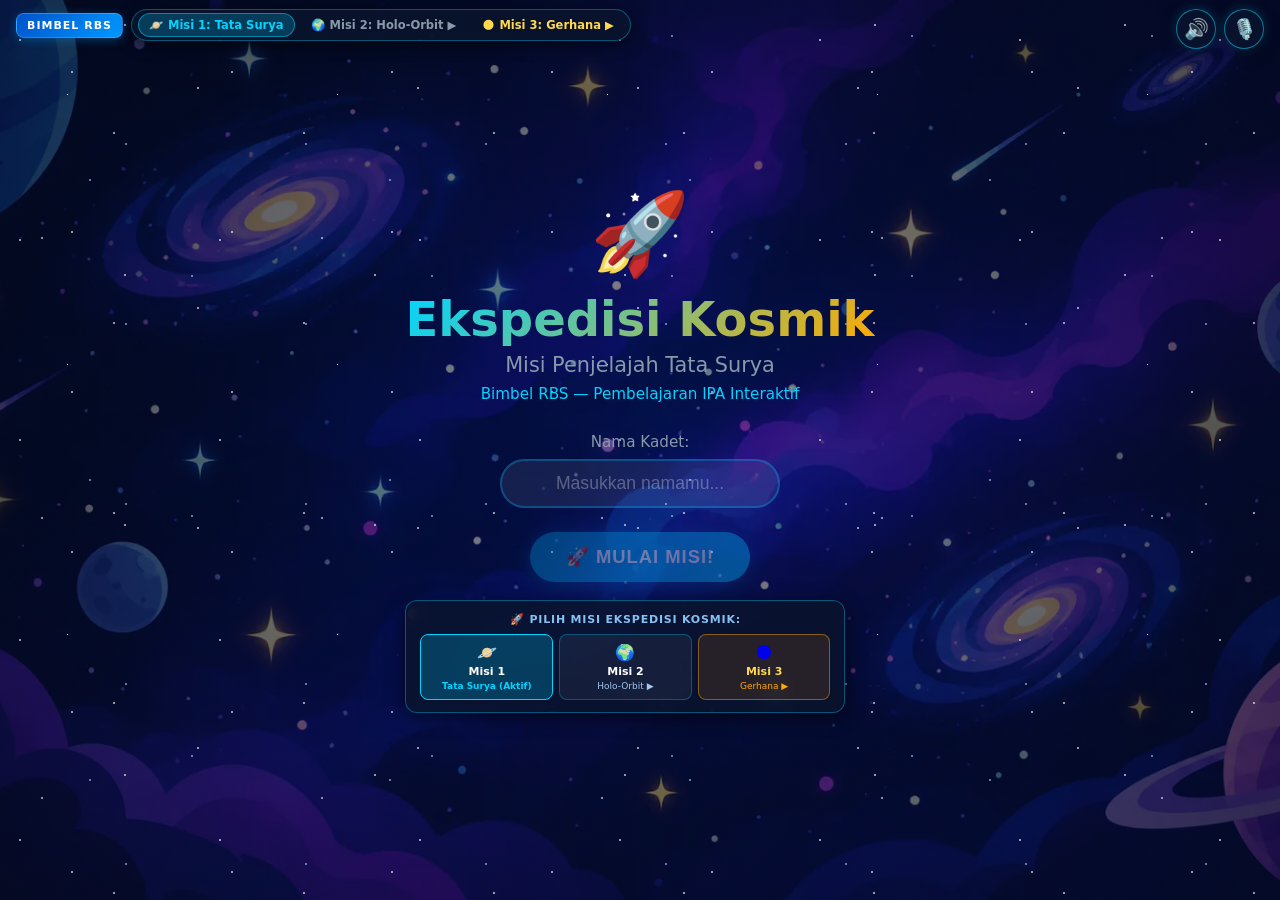
==== commit 45ab4b59: "feat: tambahkan Misi 2 (Holo-Orbit Simulator) dan Misi 3 (Detektif Gerhana) serta integrasi navigasi" ====
--- a/index.html
+++ b/index.html
@@ -3,11 +3,33 @@
 <head>
   <meta charset="UTF-8">
   <meta name="viewport" content="width=device-width, initial-scale=1.0">
+  <meta name="referrer" content="no-referrer">
   <title>Ekspedisi Kosmik — Misi Penjelajah Tata Surya | Bimbel RBS</title>
   <link rel="stylesheet" href="style.css">
 </head>
 <body>
   <div id="game-container">
+
+    <!-- ═══ Global Mission Navigation Switcher (Always Visible in Misi 1) ═══ -->
+    <nav class="global-mission-nav" id="global-mission-nav" aria-label="Navigasi Misi Ekspedisi Kosmik">
+      <div class="mission-nav-brand">
+        <span class="nav-brand-pill">BIMBEL RBS</span>
+      </div>
+      <div class="mission-nav-links">
+        <span class="mission-nav-btn current" title="Misi 1: Navigasi Galaksi Tata Surya (Sedang Aktif)">
+          <span class="mn-icon">🪐</span>
+          <span class="mn-text">Misi 1: Tata Surya</span>
+        </span>
+        <a href="misi2.html" class="mission-nav-btn link-m2" title="Beralih ke Misi 2: Holo-Orbit Simulator">
+          <span class="mn-icon">🌍</span>
+          <span class="mn-text">Misi 2: Holo-Orbit ▶</span>
+        </a>
+        <a href="misi3.html" class="mission-nav-btn link-m3" title="Beralih ke Misi 3: Detektif Gerhana">
+          <span class="mn-icon">🌑</span>
+          <span class="mn-text">Misi 3: Gerhana ▶</span>
+        </a>
+      </div>
+    </nav>
 
     <!-- ═══ Global Audio Controls (BGM & SFX & Suara Narasi) ═══ -->
     <div class="audio-controls" id="audio-controls">
@@ -36,6 +58,28 @@
         <button id="btn-start" class="btn-primary" disabled>
           <span>🚀</span> Mulai Misi!
         </button>
+
+        <!-- Prominent Mission Select Hub Card -->
+        <div class="mission-select-box" style="margin-top: 18px; padding: 12px 14px; background: rgba(10, 20, 45, 0.85); border: 1px solid rgba(0, 212, 255, 0.35); border-radius: 12px; width: 100%; max-width: 440px; text-align: center; backdrop-filter: blur(8px); box-shadow: 0 4px 18px rgba(0, 0, 0, 0.6);">
+          <div style="font-size: 11px; font-weight: 800; color: #88c0f0; margin-bottom: 8px; letter-spacing: 0.8px;">🚀 PILIH MISI EKSPEDISI KOSMIK:</div>
+          <div style="display: grid; grid-template-columns: repeat(3, 1fr); gap: 6px;">
+            <div style="background: rgba(0, 212, 255, 0.22); border: 1.5px solid #00d4ff; border-radius: 8px; padding: 8px 4px; display: flex; flex-direction: column; align-items: center; gap: 3px;">
+              <span style="font-size: 16px;">🪐</span>
+              <strong style="font-size: 11px; color: #fff;">Misi 1</strong>
+              <span style="font-size: 9px; color: #00d4ff; font-weight: 700;">Tata Surya (Aktif)</span>
+            </div>
+            <a href="misi2.html" style="background: rgba(255, 255, 255, 0.05); border: 1px solid rgba(0, 212, 255, 0.3); border-radius: 8px; padding: 8px 4px; display: flex; flex-direction: column; align-items: center; gap: 3px; text-decoration: none; transition: transform 0.2s;" onmouseover="this.style.transform='scale(1.05)';this.style.borderColor='#00d4ff';" onmouseout="this.style.transform='scale(1)';this.style.borderColor='rgba(0,212,255,0.3)';">
+              <span style="font-size: 16px;">🌍</span>
+              <strong style="font-size: 11px; color: #fff;">Misi 2</strong>
+              <span style="font-size: 9px; color: #a0c8f0;">Holo-Orbit ▶</span>
+            </a>
+            <a href="misi3.html" style="background: rgba(255, 140, 0, 0.12); border: 1px solid rgba(255, 170, 0, 0.45); border-radius: 8px; padding: 8px 4px; display: flex; flex-direction: column; align-items: center; gap: 3px; text-decoration: none; transition: transform 0.2s;" onmouseover="this.style.transform='scale(1.05)';this.style.borderColor='#ffaa00';" onmouseout="this.style.transform='scale(1)';this.style.borderColor='rgba(255,170,0,0.45)';">
+              <span style="font-size: 16px;">🌑</span>
+              <strong style="font-size: 11px; color: #ffd84d;">Misi 3</strong>
+              <span style="font-size: 9px; color: #ffaa00;">Gerhana ▶</span>
+            </a>
+          </div>
+        </div>
       </div>
     </div>
 
@@ -185,6 +229,13 @@
             <span class="hud-label">Planet Dijelajahi</span>
             <span id="hud-progress" class="hud-value">0 / 8</span>
           </div>
+          <div class="hud-item hud-mission-shortcuts">
+            <span class="hud-label">Pindah Misi</span>
+            <div style="display: flex; gap: 4px; margin-top: 2px;">
+              <a href="misi2.html" class="hud-link-btn" title="Pindah ke Misi 2: Holo-Orbit Simulator">🌍 Misi 2 ▶</a>
+              <a href="misi3.html" class="hud-link-btn hud-link-m3" title="Pindah ke Misi 3: Detektif Gerhana">🌑 Misi 3 ▶</a>
+            </div>
+          </div>
         </div>
 
         <!-- Solar System Canvas -->
@@ -346,13 +397,111 @@
     <!-- ═══ SCREEN: Planet Visit ═══ -->
     <div id="screen-planet" class="screen">
       <div class="planet-visit-bg" id="planet-visit-bg"></div>
+
+      <!-- Cockpit Observation Canopy Overlays (Immersive Simulator) -->
+      <div class="cockpit-canopy planet-cockpit-canopy" aria-hidden="true">
+        <div class="canopy-top-arch">
+          <div class="canopy-title-chip">
+            <span class="status-dot"></span>
+            <span class="canopy-title-text">MODUL KOKPIT RBS-01 • OBSERVASI ORBITAL</span>
+          </div>
+        </div>
+        <div class="canopy-pillar pillar-left">
+          <div class="canopy-avionics-box">
+            <div class="avionics-row"><span class="dot-green"></span> KABIN: 1.0 ATM</div>
+            <div class="avionics-row"><span class="dot-green"></span> O₂: 98.2%</div>
+            <div class="avionics-row"><span class="dot-blue"></span> PERISAI: AKTIF</div>
+          </div>
+        </div>
+        <div class="canopy-pillar pillar-right">
+          <div class="canopy-avionics-box">
+            <div class="avionics-row"><span class="dot-green"></span> RADAR: TERKUNCI</div>
+            <div class="avionics-row"><span class="dot-blue"></span> NASA OPTIK: ON</div>
+            <div class="avionics-row"><span class="dot-amber"></span> KOKPIT: 21°C</div>
+          </div>
+        </div>
+        <div class="canopy-glass-reflection"></div>
+        <div class="cockpit-hud-overlay">
+          <div class="hud-target-reticle"></div>
+          <div class="hud-horizon-line"></div>
+          <div class="hud-telemetry hud-telemetry-left">
+            <span>ORBIT: TERKUNCI</span>
+            <span>SENSOR: AKTIF</span>
+          </div>
+          <div class="hud-telemetry hud-telemetry-right">
+            <span>TRANSMISI: TERHUBUNG</span>
+            <span>DATA: MEREKAM</span>
+          </div>
+        </div>
+        <div class="canopy-dashboard-rim"></div>
+      </div>
+
       <div class="planet-visit-content">
-        <!-- Planet Header -->
+        <!-- Pita Susunan 8 Planet Kokpit (Solar System Tracker) -->
+        <div class="cockpit-solar-strip" id="cockpit-solar-strip">
+          <div class="solar-strip-header">
+            <div class="strip-header-left">
+              <span class="strip-badge-icon">☀️</span>
+              <span class="strip-title">SUSUNAN 8 PLANET DARI MATAHARI</span>
+            </div>
+            <div id="solar-strip-active-info" class="solar-strip-active-info">Target: —</div>
+          </div>
+          <div class="solar-strip-track" id="solar-strip-track">
+            <!-- Diisi secara dinamis oleh JavaScript -->
+          </div>
+        </div>
+
+        <!-- Planet Header dengan NASA 3D Real Globe -->
         <div class="planet-header">
-          <div class="planet-icon-large" id="planet-icon-large"></div>
-          <div>
+          <div class="planet-globe-container">
+            <div class="planet-real-globe" id="planet-real-globe">
+              <div class="planet-globe-sphere" id="planet-globe-sphere"></div>
+              <div class="planet-globe-shadow"></div>
+              <div class="planet-globe-glow" id="planet-globe-glow"></div>
+              <div class="planet-globe-ring" id="planet-globe-ring"></div>
+            </div>
+            <div class="planet-icon-large hidden" id="planet-icon-large"></div>
+          </div>
+
+          <div class="planet-header-info">
+            <div class="planet-badges-row">
+              <span id="planet-order-badge" class="order-badge">Planet ke-? dari Matahari</span>
+              <span id="planet-category-badge" class="category-badge">Planet Dalam</span>
+            </div>
             <h2 id="planet-visit-name"></h2>
             <p id="planet-visit-tagline" class="tagline"></p>
+          </div>
+        </div>
+
+        <!-- Telemetri Data Fisik & Orbit Astronomi Kokpit -->
+        <div class="planet-telemetry-grid" id="planet-telemetry-grid">
+          <div class="telemetry-card">
+            <div class="telemetry-icon">📏</div>
+            <div class="telemetry-content">
+              <span class="telemetry-label">Jarak dari Matahari</span>
+              <span id="telemetry-distance" class="telemetry-val">—</span>
+            </div>
+          </div>
+          <div class="telemetry-card">
+            <div class="telemetry-icon">🔄</div>
+            <div class="telemetry-content">
+              <span class="telemetry-label">Kala Revolusi (1 Tahun)</span>
+              <span id="telemetry-revolution" class="telemetry-val">—</span>
+            </div>
+          </div>
+          <div class="telemetry-card">
+            <div class="telemetry-icon">⏱️</div>
+            <div class="telemetry-content">
+              <span class="telemetry-label">Kala Rotasi (1 Hari)</span>
+              <span id="telemetry-rotation" class="telemetry-val">—</span>
+            </div>
+          </div>
+          <div class="telemetry-card">
+            <div class="telemetry-icon">🌡️</div>
+            <div class="telemetry-content">
+              <span class="telemetry-label">Suhu Rata-rata</span>
+              <span id="telemetry-temp" class="telemetry-val">—</span>
+            </div>
           </div>
         </div>
 
@@ -376,26 +525,58 @@
           <p id="planet-visit-desc" class="planet-desc"></p>
         </div>
 
-        <!-- Observatorium Citra Asli NASA (Teleskopik & Permukaan) -->
+        <!-- Observatorium Citra Asli NASA (Dual Viewport: Orbit & Permukaan) -->
         <div class="planet-section nasa-observatory-section" id="nasa-observatory-section">
           <div class="nasa-section-header">
             <div class="nasa-badge">
               <span class="nasa-logo-pill">NASA</span>
-              <span class="nasa-mission-title">OBSERVATORI CITRA RESMI</span>
+              <span class="nasa-mission-title">OBSERVATORI CITRA RESMI • DUAL SENSOR CONSOLE</span>
             </div>
             <div class="nasa-view-tabs" id="nasa-view-tabs">
-              <button class="nasa-tab-btn active" id="btn-tab-planet" data-view="planet">🔭 Foto Planet</button>
+              <button class="nasa-tab-btn active" id="btn-tab-dual" data-view="dual">🖥️ Monitor Ganda</button>
+              <button class="nasa-tab-btn" id="btn-tab-planet" data-view="planet">🔭 Citra Orbit</button>
               <button class="nasa-tab-btn" id="btn-tab-surface" data-view="surface">🔬 Permukaan Nyata</button>
             </div>
           </div>
 
-          <div class="nasa-photo-frame">
-            <img id="nasa-photo-img" src="" alt="Citra Observasi NASA">
-            <div class="nasa-photo-overlay">
-              <div id="nasa-photo-caption" class="nasa-photo-caption"></div>
-              <div id="nasa-photo-credit" class="nasa-photo-credit"></div>
-            </div>
-          </div>
+          <!-- Dual Viewport Grid -->
+          <div class="nasa-dual-grid" id="nasa-dual-grid">
+            <!-- Monitor 1: Foto Orbit Global -->
+            <div class="nasa-monitor-card" id="nasa-monitor-orbit">
+              <div class="monitor-card-header">
+                <span class="monitor-tag">🔭 OBSERVASI ORBIT GLOBAL</span>
+                <span class="monitor-source">NASA ORBITER</span>
+              </div>
+              <div class="nasa-photo-frame">
+                <img id="nasa-photo-img-orbit" src="" alt="Citra Orbit Planet NASA">
+                <!-- Tetap pertahankan elemen id nasa-photo-img sebagai kompatibilitas -->
+                <img id="nasa-photo-img" class="hidden" src="" alt="Citra Observasi NASA">
+                <div class="nasa-photo-overlay">
+                  <div id="nasa-photo-caption-orbit" class="nasa-photo-caption"></div>
+                  <div id="nasa-photo-credit-orbit" class="nasa-photo-credit"></div>
+                </div>
+              </div>
+            </div>
+
+            <!-- Monitor 2: Foto Permukaan / Atmosfer Nyata -->
+            <div class="nasa-monitor-card" id="nasa-monitor-surface">
+              <div class="monitor-card-header">
+                <span class="monitor-tag" id="nasa-surface-monitor-tag">🔬 PEMINDAIAN PERMUKAAN NYATA</span>
+                <span class="monitor-source" id="nasa-surface-source-tag">NASA ROVER / RADAR</span>
+              </div>
+              <div class="nasa-photo-frame">
+                <img id="nasa-photo-img-surface" src="" alt="Citra Permukaan Nyata NASA">
+                <div class="nasa-photo-overlay">
+                  <div id="nasa-photo-caption-surface" class="nasa-photo-caption"></div>
+                  <div id="nasa-photo-credit-surface" class="nasa-photo-credit"></div>
+                </div>
+              </div>
+            </div>
+          </div>
+
+          <!-- Hidden fallback elements for backwards compatibility -->
+          <div id="nasa-photo-caption" class="hidden"></div>
+          <div id="nasa-photo-credit" class="hidden"></div>
         </div>
 
         <!-- Facts -->
@@ -620,6 +801,8 @@
         </div>
 
         <div class="ending-actions" style="display: flex; gap: 12px; justify-content: center; flex-wrap: wrap; margin-top: 20px;">
+          <a href="misi2.html" class="btn-primary" style="background: linear-gradient(135deg, #00d4ff, #0066cc); text-decoration: none; display: inline-flex; align-items: center; gap: 8px;">🚀 Lanjut ke Misi 2: Holo-Orbit</a>
+          <a href="misi3.html" class="btn-primary" style="background: linear-gradient(135deg, #ff8c00, #ff3855); text-decoration: none; display: inline-flex; align-items: center; gap: 8px;">🕵️ Misi 3: Detektif Gerhana</a>
           <button id="btn-print-cert" class="btn-primary btn-print" style="background: linear-gradient(135deg, #00bb77, #008855);">🖨️ Cetak / Unduh Sertifikat</button>
           <button id="btn-replay" class="btn-primary">🔄 Main Lagi</button>
         </div>
@@ -633,12 +816,18 @@
         <div class="ending-badge">⛽</div>
         <h2>Bahan Bakar Habis!</h2>
         <p>Roketmu kehabisan bahan bakar sebelum misi selesai.</p>
-        <p>Kamu berhasil menjelajahi <strong id="gameover-count">0</strong> dari 8 planet.</p>
-        <button id="btn-retry" class="btn-primary">🔄 Coba Lagi</button>
+        <div style="display: flex; gap: 8px; justify-content: center; flex-wrap: wrap; margin-top: 14px;">
+          <button id="btn-retry" class="btn-primary">🔄 Coba Lagi</button>
+          <a href="misi2.html" class="btn-primary" style="background: linear-gradient(135deg, #00d4ff, #0066cc); text-decoration: none; display: inline-flex; align-items: center; gap: 6px;">🌍 Misi 2</a>
+          <a href="misi3.html" class="btn-primary" style="background: linear-gradient(135deg, #ff8c00, #ff3855); text-decoration: none; display: inline-flex; align-items: center; gap: 6px;">🌑 Misi 3</a>
+        </div>
       </div>
     </div>
 
   </div>
+
+  <!-- Dedicated Audio Player untuk Narasi Suara Bahasa Indonesia (no-referrer agar aman dari blokir ORB) -->
+  <audio id="narration-audio-player" referrerpolicy="no-referrer" preload="none"></audio>
 
   <script src="gameData.js"></script>
   <script src="script.js"></script>
--- a/style.css
+++ b/style.css
@@ -46,6 +46,137 @@
   background-size: cover;
   background-position: center;
   background-repeat: no-repeat;
+}
+
+/* ── Global Mission Navigation Switcher (Misi 1, 2, 3) ──────── */
+.global-mission-nav {
+  position: absolute;
+  top: 9px;
+  left: 16px;
+  z-index: 9999;
+  display: flex;
+  align-items: center;
+  gap: 8px;
+}
+
+.mission-nav-brand {
+  display: flex;
+  align-items: center;
+}
+
+.nav-brand-pill {
+  background: linear-gradient(135deg, #0052cc, #0099ff);
+  color: #fff;
+  font-family: var(--font);
+  font-size: 11px;
+  font-weight: 800;
+  letter-spacing: 1px;
+  padding: 5px 10px;
+  border-radius: 8px;
+  box-shadow: 0 2px 10px rgba(0, 153, 255, 0.35);
+  border: 1px solid rgba(255, 255, 255, 0.2);
+}
+
+.mission-nav-links {
+  display: flex;
+  align-items: center;
+  gap: 6px;
+  background: rgba(10, 20, 45, 0.88);
+  border: 1px solid rgba(0, 212, 255, 0.35);
+  border-radius: 20px;
+  padding: 3px 6px;
+  backdrop-filter: blur(10px);
+  -webkit-backdrop-filter: blur(10px);
+  box-shadow: 0 4px 15px rgba(0, 0, 0, 0.5);
+}
+
+.mission-nav-btn {
+  display: inline-flex;
+  align-items: center;
+  gap: 5px;
+  padding: 4px 10px;
+  border-radius: 14px;
+  font-size: 11.5px;
+  font-weight: 600;
+  color: var(--text-dim);
+  text-decoration: none;
+  transition: all 0.2s ease;
+  white-space: nowrap;
+}
+
+.mission-nav-btn.current {
+  background: rgba(0, 212, 255, 0.22);
+  color: #00d4ff;
+  border: 1px solid rgba(0, 212, 255, 0.5);
+  font-weight: 700;
+}
+
+.mission-nav-btn.link-m2:hover {
+  background: rgba(0, 212, 255, 0.18);
+  color: #fff;
+  transform: translateY(-1px);
+}
+
+.mission-nav-btn.link-m3 {
+  color: #ffd84d;
+}
+
+.mission-nav-btn.link-m3:hover {
+  background: rgba(255, 140, 0, 0.22);
+  color: #ffaa00;
+  border: 1px solid rgba(255, 170, 0, 0.4);
+  transform: translateY(-1px);
+}
+
+/* Cockpit HUD link buttons */
+.hud-mission-shortcuts {
+  display: flex;
+  align-items: center;
+  gap: 6px;
+}
+
+.hud-link-btn {
+  display: inline-flex;
+  align-items: center;
+  gap: 4px;
+  background: rgba(10, 25, 55, 0.85);
+  border: 1px solid rgba(0, 212, 255, 0.4);
+  border-radius: 6px;
+  padding: 4px 8px;
+  color: var(--accent);
+  font-size: 11px;
+  font-weight: 700;
+  text-decoration: none;
+  transition: all 0.2s ease;
+}
+
+.hud-link-btn:hover {
+  background: rgba(0, 212, 255, 0.2);
+  color: #fff;
+  border-color: var(--accent);
+}
+
+.hud-link-btn.hud-link-m3 {
+  border-color: rgba(255, 170, 0, 0.45);
+  color: #ffd84d;
+}
+
+.hud-link-btn.hud-link-m3:hover {
+  background: rgba(255, 140, 0, 0.25);
+  color: #fff;
+}
+
+@media (max-width: 768px) {
+  .global-mission-nav {
+    top: 6px;
+    left: 8px;
+  }
+  .mission-nav-btn .mn-text {
+    display: none;
+  }
+  .mission-nav-btn {
+    padding: 4px 6px;
+  }
 }
 
 /* ── Global Audio Controls (BGM & SFX Toggle) ─────────────── */
@@ -1298,26 +1429,451 @@
   background-size: cover;
   background-position: center;
 }
+
+/* Kanopi Kokpit Khusus Layar Observasi Planet */
+.planet-cockpit-canopy {
+  position: absolute;
+  inset: 0;
+  pointer-events: none;
+  z-index: 5;
+  overflow: hidden;
+}
+.planet-cockpit-canopy .canopy-top-arch {
+  top: 0;
+  height: 44px;
+  display: flex;
+  align-items: center;
+  justify-content: center;
+}
+.planet-cockpit-canopy .canopy-pillar {
+  top: 44px;
+  bottom: 0;
+}
+.planet-cockpit-canopy .pillar-left {
+  clip-path: polygon(0 0, 100% 0, 45% 100%, 0 100%);
+}
+.planet-cockpit-canopy .pillar-right {
+  clip-path: polygon(0 0, 100% 0, 100% 100%, 55% 100%);
+}
+.planet-cockpit-canopy .canopy-glass-reflection {
+  inset: 44px 0 0 0;
+}
+.planet-cockpit-canopy .cockpit-hud-overlay {
+  inset: 44px 0 0 0;
+}
+.planet-cockpit-canopy .canopy-dashboard-rim {
+  bottom: 0;
+}
+
+/* Chip Judul Kanopi Atas */
+.canopy-title-chip {
+  display: inline-flex;
+  align-items: center;
+  gap: 8px;
+  background: rgba(2, 6, 20, 0.88);
+  border: 1px solid rgba(0, 212, 255, 0.45);
+  border-radius: 20px;
+  padding: 4px 16px;
+  box-shadow: 0 2px 12px rgba(0, 0, 0, 0.7);
+}
+.canopy-title-text {
+  font-size: 0.75rem;
+  font-weight: 800;
+  letter-spacing: 1.5px;
+  color: #00d4ff;
+  text-transform: uppercase;
+  text-shadow: 0 0 8px rgba(0, 212, 255, 0.6);
+}
+
+/* Kotak Telemetri Avionik Pilar Samping */
+.canopy-avionics-box {
+  position: absolute;
+  top: 50px;
+  display: flex;
+  flex-direction: column;
+  gap: 6px;
+  font-family: 'Consolas', 'Courier New', monospace;
+  font-size: 0.64rem;
+  letter-spacing: 1px;
+  white-space: nowrap;
+  pointer-events: none;
+}
+.pillar-left .canopy-avionics-box {
+  left: 36px;
+  color: rgba(0, 212, 255, 0.85);
+}
+.pillar-right .canopy-avionics-box {
+  right: 36px;
+  text-align: right;
+  color: rgba(0, 212, 255, 0.85);
+}
+.avionics-row {
+  display: flex;
+  align-items: center;
+  gap: 6px;
+  background: rgba(3, 10, 28, 0.78);
+  padding: 3px 8px;
+  border-radius: 4px;
+  border: 1px solid rgba(0, 212, 255, 0.25);
+  box-shadow: 0 2px 8px rgba(0, 0, 0, 0.4);
+}
+.pillar-right .avionics-row {
+  justify-content: flex-end;
+}
+.dot-green {
+  width: 6px;
+  height: 6px;
+  border-radius: 50%;
+  background: #44dd88;
+  box-shadow: 0 0 6px #44dd88;
+  display: inline-block;
+  animation: dotBlink 2.5s infinite;
+}
+.dot-blue {
+  width: 6px;
+  height: 6px;
+  border-radius: 50%;
+  background: #00d4ff;
+  box-shadow: 0 0 6px #00d4ff;
+  display: inline-block;
+}
+.dot-amber {
+  width: 6px;
+  height: 6px;
+  border-radius: 50%;
+  background: #ffaa00;
+  box-shadow: 0 0 6px #ffaa00;
+  display: inline-block;
+  animation: dotBlink 3.2s infinite;
+}
+@keyframes dotBlink {
+  0%, 100% { opacity: 1; }
+  50% { opacity: 0.4; }
+}
+
 .planet-visit-content {
   position: relative;
   z-index: 2;
   width: 100%;
-  max-width: 800px;
+  max-width: 860px;
   max-height: 100vh;
   overflow-y: auto;
-  padding: 24px 30px;
+  padding: 48px 32px 40px;
   scrollbar-width: thin;
   scrollbar-color: var(--accent) transparent;
 }
 .planet-visit-content::-webkit-scrollbar { width: 6px; }
 .planet-visit-content::-webkit-scrollbar-thumb { background: var(--accent); border-radius: 3px; }
 
+/* ── Pita Susunan 8 Planet Kokpit (Solar System Tracker) ─────── */
+.cockpit-solar-strip {
+  background: linear-gradient(180deg, rgba(6, 16, 42, 0.94) 0%, rgba(3, 8, 24, 0.98) 100%);
+  border: 1px solid rgba(0, 212, 255, 0.35);
+  border-radius: var(--radius);
+  padding: 10px 14px;
+  margin-bottom: 20px;
+  box-shadow: 0 6px 20px rgba(0, 0, 0, 0.5), inset 0 1px 0 rgba(0, 212, 255, 0.2);
+}
+.solar-strip-header {
+  display: flex;
+  justify-content: space-between;
+  align-items: center;
+  margin-bottom: 8px;
+  font-size: 0.78rem;
+  font-weight: 700;
+  color: #9bb5d6;
+  letter-spacing: 0.8px;
+  border-bottom: 1px solid rgba(255, 255, 255, 0.08);
+  padding-bottom: 6px;
+}
+.strip-header-left {
+  display: flex;
+  align-items: center;
+  gap: 6px;
+}
+.strip-badge-icon {
+  font-size: 0.95rem;
+}
+.strip-title {
+  color: #00d4ff;
+  font-size: 0.78rem;
+  letter-spacing: 1px;
+}
+.solar-strip-active-info {
+  color: #ffdd88;
+  font-family: 'Consolas', 'Courier New', monospace;
+  font-size: 0.76rem;
+  font-weight: 600;
+}
+
+.solar-strip-track {
+  display: flex;
+  gap: 6px;
+  align-items: center;
+  overflow-x: auto;
+  padding: 4px 2px 6px;
+  scrollbar-width: thin;
+  scrollbar-color: rgba(0, 212, 255, 0.4) transparent;
+  -webkit-overflow-scrolling: touch;
+}
+.solar-strip-track::-webkit-scrollbar { height: 4px; }
+.solar-strip-track::-webkit-scrollbar-thumb { background: rgba(0, 212, 255, 0.4); border-radius: 2px; }
+
+.strip-sun-node {
+  display: flex;
+  flex-direction: column;
+  align-items: center;
+  gap: 2px;
+  padding: 5px 8px;
+  border-radius: 8px;
+  background: rgba(255, 170, 0, 0.12);
+  border: 1px solid rgba(255, 170, 0, 0.35);
+  flex-shrink: 0;
+}
+.strip-sun-icon {
+  font-size: 1.3rem;
+  filter: drop-shadow(0 0 6px rgba(255, 180, 0, 0.8));
+  animation: sunPulse 3s ease-in-out infinite alternate;
+}
+.strip-sun-label {
+  font-size: 0.62rem;
+  font-weight: 800;
+  color: #ffaa00;
+}
+
+.strip-item-planet {
+  display: flex;
+  flex-direction: column;
+  align-items: center;
+  gap: 2px;
+  padding: 5px 7px;
+  border-radius: 8px;
+  background: rgba(255, 255, 255, 0.035);
+  border: 1px solid rgba(255, 255, 255, 0.08);
+  cursor: pointer;
+  transition: all 0.2s ease;
+  flex-shrink: 0;
+  min-width: 58px;
+  position: relative;
+  touch-action: manipulation;
+}
+.strip-item-planet:hover {
+  background: rgba(0, 212, 255, 0.1);
+  border-color: rgba(0, 212, 255, 0.4);
+  transform: translateY(-2px);
+}
+.strip-item-planet.active {
+  background: linear-gradient(180deg, rgba(0, 180, 255, 0.25) 0%, rgba(0, 80, 180, 0.4) 100%);
+  border: 1.5px solid #00d4ff;
+  box-shadow: 0 0 12px rgba(0, 212, 255, 0.6), inset 0 0 8px rgba(0, 212, 255, 0.3);
+  transform: scale(1.04);
+}
+.strip-planet-disc {
+  width: 24px;
+  height: 24px;
+  border-radius: 50%;
+  position: relative;
+  background-size: cover;
+  background-position: center;
+  box-shadow: 0 2px 6px rgba(0, 0, 0, 0.6);
+}
+.strip-item-planet.active .strip-planet-disc {
+  box-shadow: 0 0 8px #00d4ff;
+}
+.strip-planet-order {
+  font-size: 0.6rem;
+  font-weight: 800;
+  color: #00d4ff;
+}
+.strip-planet-name {
+  font-size: 0.68rem;
+  font-weight: 700;
+  color: #eaf4ff;
+  white-space: nowrap;
+}
+.strip-planet-au {
+  font-size: 0.56rem;
+  color: #8da4be;
+  font-family: 'Consolas', 'Courier New', monospace;
+}
+.strip-visited-dot {
+  position: absolute;
+  top: -2px;
+  right: -2px;
+  width: 7px;
+  height: 7px;
+  border-radius: 50%;
+  background: #44dd88;
+  border: 1px solid #030712;
+  box-shadow: 0 0 4px #44dd88;
+}
+
+.strip-asteroid-divider {
+  display: flex;
+  flex-direction: column;
+  align-items: center;
+  padding: 4px 6px;
+  border-radius: 6px;
+  background: rgba(180, 140, 100, 0.1);
+  border: 1px dashed rgba(200, 160, 120, 0.35);
+  flex-shrink: 0;
+}
+.strip-asteroid-icon {
+  font-size: 0.95rem;
+  animation: asteroidSpin 8s linear infinite;
+}
+.strip-asteroid-text {
+  font-size: 0.54rem;
+  color: #d8b894;
+  white-space: nowrap;
+  font-weight: 700;
+}
+@keyframes asteroidSpin {
+  0% { transform: rotate(0deg); }
+  100% { transform: rotate(360deg); }
+}
+
+/* ── Planet Header & NASA 3D Globe ─────────────────────────── */
 .planet-header {
   display: flex;
   align-items: center;
-  gap: 20px;
-  margin-bottom: 20px;
-}
+  gap: 22px;
+  margin-bottom: 18px;
+}
+.planet-globe-container {
+  position: relative;
+  flex-shrink: 0;
+}
+.planet-real-globe {
+  width: 92px;
+  height: 92px;
+  border-radius: 50%;
+  position: relative;
+  box-shadow: 0 10px 28px rgba(0, 0, 0, 0.8);
+  display: flex;
+  align-items: center;
+  justify-content: center;
+}
+.planet-globe-sphere {
+  position: absolute;
+  inset: 0;
+  border-radius: 50%;
+  background-size: cover;
+  background-position: center;
+  background-repeat: no-repeat;
+  animation: slowGlobeRotate 35s linear infinite;
+}
+@keyframes slowGlobeRotate {
+  0% { background-position-x: 0%; }
+  100% { background-position-x: 200%; }
+}
+.planet-globe-shadow {
+  position: absolute;
+  inset: 0;
+  border-radius: 50%;
+  background: radial-gradient(circle at 35% 30%, rgba(255, 255, 255, 0.25) 0%, rgba(255, 255, 255, 0) 28%, rgba(0, 0, 0, 0.45) 60%, rgba(0, 0, 0, 0.96) 95%);
+  pointer-events: none;
+}
+.planet-globe-glow {
+  position: absolute;
+  inset: -3px;
+  border-radius: 50%;
+  box-shadow: 0 0 20px rgba(0, 212, 255, 0.45);
+  pointer-events: none;
+  transition: box-shadow 0.5s ease;
+}
+.planet-globe-ring {
+  display: none;
+  position: absolute;
+  width: 175px;
+  height: 48px;
+  border: 5px solid rgba(215, 195, 140, 0.7);
+  border-radius: 50%;
+  transform: rotate(-25deg);
+  pointer-events: none;
+  box-shadow: 0 0 10px rgba(215, 195, 140, 0.3);
+}
+.planet-real-globe.has-ring .planet-globe-ring {
+  display: block;
+}
+
+.planet-header-info {
+  flex: 1;
+}
+.planet-badges-row {
+  display: flex;
+  flex-wrap: wrap;
+  gap: 6px;
+  margin-bottom: 6px;
+}
+.order-badge {
+  background: rgba(0, 212, 255, 0.15);
+  border: 1px solid rgba(0, 212, 255, 0.4);
+  color: #00d4ff;
+  font-size: 0.74rem;
+  font-weight: 700;
+  padding: 3px 8px;
+  border-radius: 4px;
+  letter-spacing: 0.3px;
+}
+.category-badge {
+  background: rgba(255, 170, 0, 0.15);
+  border: 1px solid rgba(255, 170, 0, 0.4);
+  color: #ffbb33;
+  font-size: 0.74rem;
+  font-weight: 700;
+  padding: 3px 8px;
+  border-radius: 4px;
+  letter-spacing: 0.3px;
+}
+.planet-header h2 { font-size: 2.1rem; color: var(--accent); line-height: 1.15; margin-bottom: 4px; }
+.tagline { color: var(--text-dim); font-size: 1rem; }
+
+/* ── Telemetri Data Fisik & Orbit Astronomi Kokpit ─────────── */
+.planet-telemetry-grid {
+  display: grid;
+  grid-template-columns: repeat(4, 1fr);
+  gap: 10px;
+  margin-bottom: 18px;
+}
+.telemetry-card {
+  background: rgba(5, 15, 40, 0.8);
+  border: 1px solid rgba(0, 212, 255, 0.22);
+  border-radius: var(--radius-sm);
+  padding: 10px 12px;
+  display: flex;
+  align-items: center;
+  gap: 10px;
+  box-shadow: 0 4px 12px rgba(0, 0, 0, 0.3);
+}
+.telemetry-icon {
+  font-size: 1.4rem;
+  flex-shrink: 0;
+}
+.telemetry-content {
+  display: flex;
+  flex-direction: column;
+  overflow: hidden;
+}
+.telemetry-label {
+  font-size: 0.66rem;
+  color: #8da4be;
+  text-transform: uppercase;
+  letter-spacing: 0.5px;
+  white-space: nowrap;
+  overflow: hidden;
+  text-overflow: ellipsis;
+}
+.telemetry-val {
+  font-size: 0.86rem;
+  font-weight: 700;
+  color: #00d4ff;
+  font-family: 'Consolas', 'Courier New', monospace;
+  white-space: nowrap;
+  overflow: hidden;
+  text-overflow: ellipsis;
+}
+
 .planet-icon-large { 
   font-size: 4rem; 
   display: flex;
@@ -1342,8 +1898,6 @@
     transform: translateY(-4px);
   }
 }
-.planet-header h2 { font-size: 2rem; color: var(--accent); }
-.tagline { color: var(--text-dim); font-size: 1rem; }
 
 /* ── Voice Narration Player Bar ────────────────────────────── */
 .planet-voice-bar {
@@ -1435,13 +1989,13 @@
 .planet-section h3 { color: var(--accent-warm); margin-bottom: 12px; font-size: 1.1rem; }
 .planet-desc { line-height: 1.7; font-size: 1.05rem; }
 
-/* ── Observatorium Citra Asli NASA (Teleskopik & Permukaan) ── */
+/* ── Observatorium Citra Asli NASA (Dual Viewport Console) ── */
 .nasa-observatory-section {
-  border: 1px solid rgba(11, 61, 145, 0.7);
-  background: linear-gradient(180deg, rgba(8, 20, 52, 0.9) 0%, rgba(4, 12, 32, 0.96) 100%);
+  border: 1px solid rgba(11, 61, 145, 0.75);
+  background: linear-gradient(180deg, rgba(8, 20, 52, 0.94) 0%, rgba(4, 12, 32, 0.98) 100%);
   position: relative;
   overflow: hidden;
-  box-shadow: 0 8px 30px rgba(0, 0, 0, 0.4), inset 0 1px 0 rgba(0, 212, 255, 0.25);
+  box-shadow: 0 8px 30px rgba(0, 0, 0, 0.5), inset 0 1px 0 rgba(0, 212, 255, 0.3);
 }
 
 .nasa-section-header {
@@ -1471,7 +2025,7 @@
   box-shadow: 0 2px 6px rgba(224, 58, 62, 0.4);
 }
 .nasa-mission-title {
-  font-size: 0.85rem;
+  font-size: 0.82rem;
   font-weight: 700;
   color: #cce4ff;
   letter-spacing: 1.2px;
@@ -1480,8 +2034,8 @@
 
 .nasa-view-tabs {
   display: flex;
-  gap: 6px;
-  background: rgba(0, 0, 0, 0.4);
+  gap: 5px;
+  background: rgba(0, 0, 0, 0.45);
   padding: 3px;
   border-radius: 20px;
   border: 1px solid rgba(255, 255, 255, 0.1);
@@ -1490,9 +2044,9 @@
   background: transparent;
   border: none;
   color: #9bb5d6;
-  font-size: 0.82rem;
+  font-size: 0.78rem;
   font-weight: 600;
-  padding: 6px 14px;
+  padding: 5px 12px;
   border-radius: 16px;
   cursor: pointer;
   transition: all 0.2s ease;
@@ -1507,53 +2061,119 @@
 .nasa-tab-btn.active {
   background: linear-gradient(135deg, #0b3d91, #1a56be);
   color: #ffffff;
-  box-shadow: 0 2px 8px rgba(0, 140, 255, 0.4);
-}
-
-.nasa-photo-frame {
-  position: relative;
+  box-shadow: 0 2px 8px rgba(0, 140, 255, 0.45);
+}
+
+/* ── Grid Dua Monitor Avionik NASA (Dual Console) ──────────── */
+.nasa-dual-grid {
+  display: grid;
+  grid-template-columns: 1fr 1fr;
+  gap: 14px;
+  margin-top: 8px;
+}
+.nasa-monitor-card {
+  background: #020614;
+  border: 1px solid rgba(0, 212, 255, 0.28);
   border-radius: var(--radius-sm);
   overflow: hidden;
+  box-shadow: 0 6px 20px rgba(0, 0, 0, 0.6);
+  display: flex;
+  flex-direction: column;
+  transition: all 0.3s ease;
+}
+.monitor-card-header {
+  background: rgba(8, 22, 54, 0.95);
+  padding: 8px 12px;
+  border-bottom: 1px solid rgba(0, 212, 255, 0.25);
+  display: flex;
+  align-items: center;
+  justify-content: space-between;
+  font-size: 0.72rem;
+  font-weight: 700;
+  letter-spacing: 0.8px;
+}
+.monitor-tag {
+  color: #cce4ff;
+  display: flex;
+  align-items: center;
+  gap: 4px;
+}
+.monitor-source {
+  color: #00d4ff;
+  font-size: 0.65rem;
+  background: rgba(0, 212, 255, 0.12);
+  padding: 2px 6px;
+  border-radius: 4px;
+  border: 1px solid rgba(0, 212, 255, 0.3);
+  font-family: 'Consolas', monospace;
+}
+
+.nasa-dual-grid .nasa-photo-frame {
+  position: relative;
+  overflow: hidden;
   background: #020510;
-  border: 1px solid rgba(0, 212, 255, 0.25);
-  box-shadow: inset 0 0 20px rgba(0, 0, 0, 0.8);
-}
-#nasa-photo-img {
+  height: 250px;
+}
+.nasa-dual-grid .nasa-photo-frame img {
   width: 100%;
-  max-height: 380px;
+  height: 100%;
   object-fit: cover;
   display: block;
-  transition: transform 0.6s ease, filter 0.4s ease;
-}
-.nasa-photo-frame:hover #nasa-photo-img {
-  transform: scale(1.02);
-}
+  transition: transform 0.6s ease;
+}
+.nasa-monitor-card:hover .nasa-photo-frame img {
+  transform: scale(1.03);
+}
+
+/* Mode Tampilan Fokus Orbit */
+.nasa-dual-grid.focus-orbit {
+  grid-template-columns: 1fr;
+}
+.nasa-dual-grid.focus-orbit #nasa-monitor-surface {
+  display: none !important;
+}
+.nasa-dual-grid.focus-orbit .nasa-photo-frame {
+  height: 380px;
+}
+
+/* Mode Tampilan Fokus Permukaan */
+.nasa-dual-grid.focus-surface {
+  grid-template-columns: 1fr;
+}
+.nasa-dual-grid.focus-surface #nasa-monitor-orbit {
+  display: none !important;
+}
+.nasa-dual-grid.focus-surface .nasa-photo-frame {
+  height: 380px;
+}
+
 .nasa-photo-overlay {
   position: absolute;
   bottom: 0;
   left: 0;
   right: 0;
-  background: linear-gradient(transparent 0%, rgba(3, 7, 20, 0.85) 30%, rgba(3, 7, 20, 0.98) 100%);
-  padding: 16px 16px 12px;
+  background: linear-gradient(transparent 0%, rgba(2, 6, 18, 0.85) 30%, rgba(2, 6, 18, 0.98) 100%);
+  padding: 14px 14px 10px;
   display: flex;
   flex-direction: column;
   gap: 4px;
   pointer-events: none;
 }
 .nasa-photo-caption {
-  font-size: 0.92rem;
+  font-size: 0.88rem;
   color: #ffffff;
   font-weight: 600;
-  line-height: 1.4;
+  line-height: 1.35;
   text-shadow: 0 1px 3px rgba(0, 0, 0, 0.8);
 }
 .nasa-photo-credit {
-  font-size: 0.75rem;
+  font-size: 0.72rem;
   color: #00d4ff;
   letter-spacing: 0.5px;
   text-transform: uppercase;
   font-weight: 700;
-  opacity: 0.9;
+  opacity: 0.95;
+  font-family: 'Consolas', monospace;
 }
 
 .facts-list {
@@ -2438,11 +3058,69 @@
     max-height: 100dvh;
     -webkit-overflow-scrolling: touch;
   }
+  .cockpit-solar-strip {
+    margin: -6px -6px 14px -6px;
+    padding: 6px 8px;
+    border-radius: 8px;
+  }
+  .strip-item-planet {
+    min-width: 52px;
+    padding: 4px 6px;
+  }
+  .strip-planet-disc {
+    width: 20px;
+    height: 20px;
+  }
+  .strip-planet-name {
+    font-size: 0.62rem;
+  }
   .planet-header {
-    flex-direction: column;
-    text-align: center;
-    gap: 10px;
+    flex-direction: row;
+    align-items: center;
+    text-align: left;
+    gap: 12px;
     margin-bottom: 14px;
+  }
+  .planet-real-globe {
+    width: 68px;
+    height: 68px;
+  }
+  .planet-globe-ring {
+    width: 125px;
+    height: 36px;
+  }
+  .planet-header h2 {
+    font-size: 1.5rem;
+    margin-bottom: 2px;
+  }
+  .tagline {
+    font-size: 0.85rem;
+  }
+  .planet-badges-row {
+    margin-bottom: 4px;
+    gap: 4px;
+  }
+  .order-badge, .category-badge {
+    font-size: 0.65rem;
+    padding: 2px 6px;
+  }
+  .planet-telemetry-grid {
+    grid-template-columns: repeat(2, 1fr);
+    gap: 8px;
+    margin-bottom: 14px;
+  }
+  .telemetry-card {
+    padding: 8px 10px;
+    gap: 8px;
+  }
+  .telemetry-icon {
+    font-size: 1.2rem;
+  }
+  .telemetry-label {
+    font-size: 0.6rem;
+  }
+  .telemetry-val {
+    font-size: 0.78rem;
   }
   .planet-icon-large {
     font-size: 3rem;
@@ -2452,12 +3130,6 @@
   .planet-icon-large svg {
     width: 52px;
     height: 52px;
-  }
-  .planet-title-group h2 {
-    font-size: 1.4rem;
-  }
-  .planet-tagline {
-    font-size: 0.85rem;
   }
   .planet-traits {
     gap: 6px;
@@ -2666,19 +3338,29 @@
     align-items: flex-start;
     gap: 8px;
   }
-  .nasa-tabs {
+  .nasa-view-tabs {
     width: 100%;
     display: flex;
-    gap: 4px;
+    gap: 3px;
+    justify-content: stretch;
   }
   .nasa-tab-btn {
     flex: 1;
     text-align: center;
-    padding: 6px 8px;
-    font-size: 0.75rem;
-  }
-  .nasa-photo-frame {
-    max-height: 220px;
+    padding: 6px 6px;
+    font-size: 0.72rem;
+    justify-content: center;
+  }
+  .nasa-dual-grid {
+    grid-template-columns: 1fr;
+    gap: 12px;
+  }
+  .nasa-dual-grid .nasa-photo-frame {
+    height: 190px;
+  }
+  .nasa-dual-grid.focus-orbit .nasa-photo-frame,
+  .nasa-dual-grid.focus-surface .nasa-photo-frame {
+    height: 240px;
   }
   .nasa-photo-caption {
     font-size: 0.78rem;
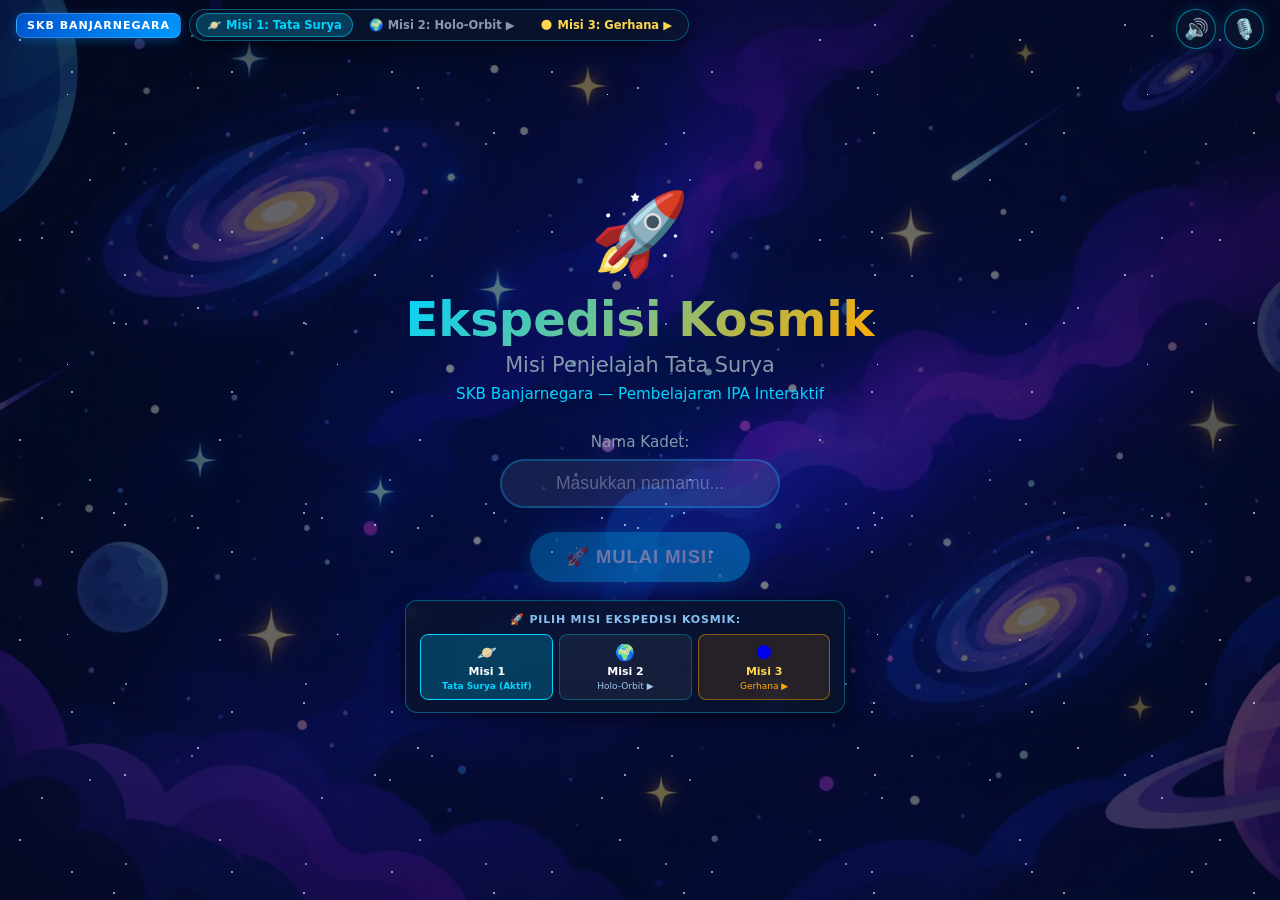
==== commit 916726df: "Fix Misi 3 tablet responsiveness and rebrand to SKB Banjarnegara" ====
--- a/index.html
+++ b/index.html
@@ -1,19 +1,21 @@
 <!DOCTYPE html>
 <html lang="id">
+
 <head>
   <meta charset="UTF-8">
   <meta name="viewport" content="width=device-width, initial-scale=1.0">
   <meta name="referrer" content="no-referrer">
-  <title>Ekspedisi Kosmik — Misi Penjelajah Tata Surya | Bimbel RBS</title>
+  <title>Ekspedisi Kosmik — Misi Penjelajah Tata Surya | SKB Banjarnegara</title>
   <link rel="stylesheet" href="style.css">
 </head>
+
 <body>
   <div id="game-container">
 
     <!-- ═══ Global Mission Navigation Switcher (Always Visible in Misi 1) ═══ -->
     <nav class="global-mission-nav" id="global-mission-nav" aria-label="Navigasi Misi Ekspedisi Kosmik">
       <div class="mission-nav-brand">
-        <span class="nav-brand-pill">BIMBEL RBS</span>
+        <span class="nav-brand-pill">SKB BANJARNEGARA</span>
       </div>
       <div class="mission-nav-links">
         <span class="mission-nav-btn current" title="Misi 1: Navigasi Galaksi Tata Surya (Sedang Aktif)">
@@ -37,7 +39,8 @@
         <span class="audio-icon" id="audio-icon">🔊</span>
         <span class="audio-label" id="audio-label">Musik: Aktif</span>
       </button>
-      <button id="btn-toggle-voice" class="btn-audio btn-voice" title="Matikan / Nyalakan Suara Narasi (Voice)" aria-label="Toggle Suara Narasi">
+      <button id="btn-toggle-voice" class="btn-audio btn-voice" title="Matikan / Nyalakan Suara Narasi (Voice)"
+        aria-label="Toggle Suara Narasi">
         <span class="audio-icon" id="voice-icon">🎙️</span>
         <span class="audio-label" id="voice-label">Suara: Aktif</span>
       </button>
@@ -50,7 +53,7 @@
         <div class="title-logo">🚀</div>
         <h1>Ekspedisi Kosmik</h1>
         <h2>Misi Penjelajah Tata Surya</h2>
-        <p class="title-sub">Bimbel RBS — Pembelajaran IPA Interaktif</p>
+        <p class="title-sub">SKB Banjarnegara — Pembelajaran IPA Interaktif</p>
         <div class="title-input">
           <label for="player-name">Nama Kadet:</label>
           <input type="text" id="player-name" placeholder="Masukkan namamu..." maxlength="20" autocomplete="off">
@@ -60,20 +63,29 @@
         </button>
 
         <!-- Prominent Mission Select Hub Card -->
-        <div class="mission-select-box" style="margin-top: 18px; padding: 12px 14px; background: rgba(10, 20, 45, 0.85); border: 1px solid rgba(0, 212, 255, 0.35); border-radius: 12px; width: 100%; max-width: 440px; text-align: center; backdrop-filter: blur(8px); box-shadow: 0 4px 18px rgba(0, 0, 0, 0.6);">
-          <div style="font-size: 11px; font-weight: 800; color: #88c0f0; margin-bottom: 8px; letter-spacing: 0.8px;">🚀 PILIH MISI EKSPEDISI KOSMIK:</div>
+        <div class="mission-select-box"
+          style="margin-top: 18px; padding: 12px 14px; background: rgba(10, 20, 45, 0.85); border: 1px solid rgba(0, 212, 255, 0.35); border-radius: 12px; width: 100%; max-width: 440px; text-align: center; backdrop-filter: blur(8px); box-shadow: 0 4px 18px rgba(0, 0, 0, 0.6);">
+          <div style="font-size: 11px; font-weight: 800; color: #88c0f0; margin-bottom: 8px; letter-spacing: 0.8px;">🚀
+            PILIH MISI EKSPEDISI KOSMIK:</div>
           <div style="display: grid; grid-template-columns: repeat(3, 1fr); gap: 6px;">
-            <div style="background: rgba(0, 212, 255, 0.22); border: 1.5px solid #00d4ff; border-radius: 8px; padding: 8px 4px; display: flex; flex-direction: column; align-items: center; gap: 3px;">
+            <div
+              style="background: rgba(0, 212, 255, 0.22); border: 1.5px solid #00d4ff; border-radius: 8px; padding: 8px 4px; display: flex; flex-direction: column; align-items: center; gap: 3px;">
               <span style="font-size: 16px;">🪐</span>
               <strong style="font-size: 11px; color: #fff;">Misi 1</strong>
               <span style="font-size: 9px; color: #00d4ff; font-weight: 700;">Tata Surya (Aktif)</span>
             </div>
-            <a href="misi2.html" style="background: rgba(255, 255, 255, 0.05); border: 1px solid rgba(0, 212, 255, 0.3); border-radius: 8px; padding: 8px 4px; display: flex; flex-direction: column; align-items: center; gap: 3px; text-decoration: none; transition: transform 0.2s;" onmouseover="this.style.transform='scale(1.05)';this.style.borderColor='#00d4ff';" onmouseout="this.style.transform='scale(1)';this.style.borderColor='rgba(0,212,255,0.3)';">
+            <a href="misi2.html"
+              style="background: rgba(255, 255, 255, 0.05); border: 1px solid rgba(0, 212, 255, 0.3); border-radius: 8px; padding: 8px 4px; display: flex; flex-direction: column; align-items: center; gap: 3px; text-decoration: none; transition: transform 0.2s;"
+              onmouseover="this.style.transform='scale(1.05)';this.style.borderColor='#00d4ff';"
+              onmouseout="this.style.transform='scale(1)';this.style.borderColor='rgba(0,212,255,0.3)';">
               <span style="font-size: 16px;">🌍</span>
               <strong style="font-size: 11px; color: #fff;">Misi 2</strong>
               <span style="font-size: 9px; color: #a0c8f0;">Holo-Orbit ▶</span>
             </a>
-            <a href="misi3.html" style="background: rgba(255, 140, 0, 0.12); border: 1px solid rgba(255, 170, 0, 0.45); border-radius: 8px; padding: 8px 4px; display: flex; flex-direction: column; align-items: center; gap: 3px; text-decoration: none; transition: transform 0.2s;" onmouseover="this.style.transform='scale(1.05)';this.style.borderColor='#ffaa00';" onmouseout="this.style.transform='scale(1)';this.style.borderColor='rgba(255,170,0,0.45)';">
+            <a href="misi3.html"
+              style="background: rgba(255, 140, 0, 0.12); border: 1px solid rgba(255, 170, 0, 0.45); border-radius: 8px; padding: 8px 4px; display: flex; flex-direction: column; align-items: center; gap: 3px; text-decoration: none; transition: transform 0.2s;"
+              onmouseover="this.style.transform='scale(1.05)';this.style.borderColor='#ffaa00';"
+              onmouseout="this.style.transform='scale(1)';this.style.borderColor='rgba(255,170,0,0.45)';">
               <span style="font-size: 16px;">🌑</span>
               <strong style="font-size: 11px; color: #ffd84d;">Misi 3</strong>
               <span style="font-size: 9px; color: #ffaa00;">Gerhana ▶</span>
@@ -120,7 +132,7 @@
         <!-- Launch Rocket Assembly -->
         <div class="rocket-assembly" id="rocket-launch">
           <div class="rocket-figure">
-            <!-- Rocket Vector Graphic (RBS-01) -->
+            <!-- Rocket Vector Graphic (SKB-01) -->
             <svg class="rocket-svg" viewBox="0 0 120 180" xmlns="http://www.w3.org/2000/svg">
               <defs>
                 <linearGradient id="rocketBodyGrad" x1="0%" y1="0%" x2="100%" y2="0%">
@@ -161,30 +173,37 @@
               </defs>
 
               <!-- Left Fin -->
-              <path d="M 40 96 C 24 105 10 130 8 152 C 22 150 36 140 40 125 Z" fill="url(#rocketFinGradLeft)" stroke="#7a0018" stroke-width="1.2" />
+              <path d="M 40 96 C 24 105 10 130 8 152 C 22 150 36 140 40 125 Z" fill="url(#rocketFinGradLeft)"
+                stroke="#7a0018" stroke-width="1.2" />
               <!-- Right Fin -->
-              <path d="M 80 96 C 96 105 110 130 112 152 C 98 150 84 140 80 125 Z" fill="url(#rocketFinGradRight)" stroke="#7a0018" stroke-width="1.2" />
+              <path d="M 80 96 C 96 105 110 130 112 152 C 98 150 84 140 80 125 Z" fill="url(#rocketFinGradRight)"
+                stroke="#7a0018" stroke-width="1.2" />
               <!-- Center Tail Keel -->
               <path d="M 58 105 L 62 105 L 63 138 L 57 138 Z" fill="#b0c0d6" opacity="0.7" />
               <!-- Engine Bell Nozzle -->
-              <path d="M 46 136 L 74 136 L 78 148 L 42 148 Z" fill="url(#rocketNozzleGrad)" stroke="#1a1c22" stroke-width="1" />
+              <path d="M 46 136 L 74 136 L 78 148 L 42 148 Z" fill="url(#rocketNozzleGrad)" stroke="#1a1c22"
+                stroke-width="1" />
               <ellipse cx="60" cy="148" rx="18" ry="3.5" fill="#15171c" stroke="#252a33" stroke-width="1" />
               <ellipse cx="60" cy="148" rx="13" ry="2.2" fill="#ff7700" opacity="0.8" />
               <!-- Rocket Fuselage -->
-              <path d="M 60 10 C 46 36 38 72 38 136 L 82 136 C 82 72 74 36 60 10 Z" fill="url(#rocketBodyGrad)" stroke="#8094ad" stroke-width="1.2" />
+              <path d="M 60 10 C 46 36 38 72 38 136 L 82 136 C 82 72 74 36 60 10 Z" fill="url(#rocketBodyGrad)"
+                stroke="#8094ad" stroke-width="1.2" />
               <!-- Red Nose Cone -->
               <path d="M 60 10 C 53 25 46 45 44 56 L 76 56 C 74 45 67 25 60 10 Z" fill="url(#rocketNoseGrad)" />
               <path d="M 44 56 L 76 56" stroke="#99001f" stroke-width="1" />
-              <!-- Sci-Fi Cyan RBS Stripe -->
+              <!-- Sci-Fi Cyan SKB Stripe -->
               <path d="M 39 88 L 81 88 L 82 95 L 38 95 Z" fill="#00d4ff" opacity="0.95" />
-              <text x="60" y="116" font-family="'Segoe UI', Roboto, sans-serif" font-size="7.5" font-weight="900" fill="#003366" text-anchor="middle" letter-spacing="1.5">RBS-01</text>
+              <text x="60" y="116" font-family="'Segoe UI', Roboto, sans-serif" font-size="7.5" font-weight="900"
+                fill="#003366" text-anchor="middle" letter-spacing="1.5">SKB-01</text>
               <!-- Porthole Window -->
               <circle cx="60" cy="72" r="14" fill="url(#rocketRimGrad)" stroke="#1c2d40" stroke-width="1.5" />
               <circle cx="60" cy="72" r="10.5" fill="url(#rocketGlassGrad)" />
               <path d="M 53 66 A 7 7 0 0 1 66 66 A 5.5 5.5 0 0 0 54 70 Z" fill="#ffffff" opacity="0.85" />
               <!-- Highlights -->
-              <path d="M 44 60 C 42 80 42 110 43 134" stroke="#ffffff" stroke-width="2.2" stroke-linecap="round" opacity="0.65" />
-              <path d="M 76 60 C 78 80 78 110 77 134" stroke="#5a708a" stroke-width="1.8" stroke-linecap="round" opacity="0.5" />
+              <path d="M 44 60 C 42 80 42 110 43 134" stroke="#ffffff" stroke-width="2.2" stroke-linecap="round"
+                opacity="0.65" />
+              <path d="M 76 60 C 78 80 78 110 77 134" stroke="#5a708a" stroke-width="1.8" stroke-linecap="round"
+                opacity="0.5" />
             </svg>
 
             <!-- Rocket Thruster Plasma Flame (Integrated Seamlessly Under Nozzle) -->
@@ -233,7 +252,8 @@
             <span class="hud-label">Pindah Misi</span>
             <div style="display: flex; gap: 4px; margin-top: 2px;">
               <a href="misi2.html" class="hud-link-btn" title="Pindah ke Misi 2: Holo-Orbit Simulator">🌍 Misi 2 ▶</a>
-              <a href="misi3.html" class="hud-link-btn hud-link-m3" title="Pindah ke Misi 3: Detektif Gerhana">🌑 Misi 3 ▶</a>
+              <a href="misi3.html" class="hud-link-btn hud-link-m3" title="Pindah ke Misi 3: Detektif Gerhana">🌑 Misi 3
+                ▶</a>
             </div>
           </div>
         </div>
@@ -286,16 +306,18 @@
         <div id="cockpit-tutorial-modal" class="tutorial-overlay hidden">
           <div class="tutorial-backdrop" id="tutorial-backdrop"></div>
           <div class="tutorial-card">
-            <button id="btn-tutorial-x" class="tutorial-close-btn" title="Tutup Panduan" aria-label="Tutup Panduan">✕</button>
-            
+            <button id="btn-tutorial-x" class="tutorial-close-btn" title="Tutup Panduan"
+              aria-label="Tutup Panduan">✕</button>
+
             <div class="tutorial-header">
               <div class="tutorial-ai-badge">
                 <span class="tutorial-ai-icon">🛰️</span>
                 <span class="status-dot"></span>
-                <span class="tutorial-ai-text">KOMPUTER PENERBANGAN RBS-01</span>
+                <span class="tutorial-ai-text">KOMPUTER PENERBANGAN SKB-01</span>
               </div>
               <h2 class="tutorial-title">Panduan Navigasi Kokpit</h2>
-              <p class="tutorial-subtitle">Halo Kadet <strong id="tutorial-cadet-name">Astronot</strong>! Selamat datang di Ruang Kemudi Tata Surya. Ikuti panduan 4 langkah berikut untuk menjalankan misimu:</p>
+              <p class="tutorial-subtitle">Halo Kadet <strong id="tutorial-cadet-name">Astronot</strong>! Selamat datang
+                di Ruang Kemudi Tata Surya. Ikuti panduan 4 langkah berikut untuk menjalankan misimu:</p>
             </div>
 
             <div class="tutorial-steps-grid">
@@ -305,7 +327,8 @@
                 <div class="step-icon">🪐</div>
                 <div class="step-content">
                   <h4>Pilih Planet Tujuan</h4>
-                  <p><strong>Klik langsung</strong> planet yang mengorbit di jendela kokpit, atau pilih lewat <strong>tombol nama planet</strong> di bilah bawah.</p>
+                  <p><strong>Klik langsung</strong> planet yang mengorbit di jendela kokpit, atau pilih lewat
+                    <strong>tombol nama planet</strong> di bilah bawah.</p>
                 </div>
               </div>
 
@@ -315,7 +338,8 @@
                 <div class="step-icon">⛽</div>
                 <div class="step-content">
                   <h4>Pantau Bahan Bakar</h4>
-                  <p>Setiap penerbangan antar-planet memakai bahan bakar. Atur rute penerbanganmu agar cukup menjelajahi <strong>seluruh 8 planet</strong>!</p>
+                  <p>Setiap penerbangan antar-planet memakai bahan bakar. Atur rute penerbanganmu agar cukup menjelajahi
+                    <strong>seluruh 8 planet</strong>!</p>
                 </div>
               </div>
 
@@ -325,7 +349,8 @@
                 <div class="step-icon">🔬</div>
                 <div class="step-content">
                   <h4>Eksplorasi & Jawab Kuis</h4>
-                  <p>Di tiap planet, coba <strong>aktivitas sains interaktif</strong> (suhu, rover Mars, gravitasi) lalu jawab <strong>kuis tantangan</strong> untuk melengkapi data.</p>
+                  <p>Di tiap planet, coba <strong>aktivitas sains interaktif</strong> (suhu, rover Mars, gravitasi) lalu
+                    jawab <strong>kuis tantangan</strong> untuk melengkapi data.</p>
                 </div>
               </div>
 
@@ -335,7 +360,8 @@
                 <div class="step-icon">☄️</div>
                 <div class="step-content">
                   <h4>Sabuk Asteroid & Logbook</h4>
-                  <p>Waspada rintangan batuan antariksa antara Mars & Jupiter. Cek progres datamu kapan saja via tombol <strong>📖 Logbook</strong>.</p>
+                  <p>Waspada rintangan batuan antariksa antara Mars & Jupiter. Cek progres datamu kapan saja via tombol
+                    <strong>📖 Logbook</strong>.</p>
                 </div>
               </div>
             </div>
@@ -343,7 +369,8 @@
             <div class="tutorial-footer">
               <div class="tutorial-tip">
                 <span class="tip-icon">💡</span>
-                <span>Kamu bisa membuka panduan ini lagi kapan saja lewat tombol <strong>❓ Panduan</strong> di bilah bawah.</span>
+                <span>Kamu bisa membuka panduan ini lagi kapan saja lewat tombol <strong>❓ Panduan</strong> di bilah
+                  bawah.</span>
               </div>
               <button id="btn-tutorial-start" class="btn-primary btn-tutorial-start">
                 <span>Siap, Mulai Jelajah!</span> 🚀
@@ -364,18 +391,22 @@
             <svg class="rocket-svg" viewBox="0 0 120 180" xmlns="http://www.w3.org/2000/svg">
               <use href="#rocketBodyGrad" />
               <!-- Left Fin -->
-              <path d="M 40 96 C 24 105 10 130 8 152 C 22 150 36 140 40 125 Z" fill="#ff4466" stroke="#7a0018" stroke-width="1.2" />
+              <path d="M 40 96 C 24 105 10 130 8 152 C 22 150 36 140 40 125 Z" fill="#ff4466" stroke="#7a0018"
+                stroke-width="1.2" />
               <!-- Right Fin -->
-              <path d="M 80 96 C 96 105 110 130 112 152 C 98 150 84 140 80 125 Z" fill="#ff4466" stroke="#7a0018" stroke-width="1.2" />
+              <path d="M 80 96 C 96 105 110 130 112 152 C 98 150 84 140 80 125 Z" fill="#ff4466" stroke="#7a0018"
+                stroke-width="1.2" />
               <!-- Engine Bell Nozzle -->
               <path d="M 46 136 L 74 136 L 78 148 L 42 148 Z" fill="#3b424d" stroke="#1a1c22" stroke-width="1" />
               <!-- Rocket Fuselage -->
-              <path d="M 60 10 C 46 36 38 72 38 136 L 82 136 C 82 72 74 36 60 10 Z" fill="#edf2f9" stroke="#8094ad" stroke-width="1.2" />
+              <path d="M 60 10 C 46 36 38 72 38 136 L 82 136 C 82 72 74 36 60 10 Z" fill="#edf2f9" stroke="#8094ad"
+                stroke-width="1.2" />
               <!-- Red Nose Cone -->
               <path d="M 60 10 C 53 25 46 45 44 56 L 76 56 C 74 45 67 25 60 10 Z" fill="#ff3355" />
-              <!-- RBS Cyan Stripe -->
+              <!-- SKB Cyan Stripe -->
               <path d="M 39 88 L 81 88 L 82 95 L 38 95 Z" fill="#00d4ff" />
-              <text x="60" y="116" font-family="sans-serif" font-size="7.5" font-weight="900" fill="#003366" text-anchor="middle">RBS</text>
+              <text x="60" y="116" font-family="sans-serif" font-size="7.5" font-weight="900" fill="#003366"
+                text-anchor="middle">SKB</text>
               <!-- Porthole Window -->
               <circle cx="60" cy="72" r="14" fill="#a0b3c6" />
               <circle cx="60" cy="72" r="10.5" fill="#00c8ff" />
@@ -403,7 +434,7 @@
         <div class="canopy-top-arch">
           <div class="canopy-title-chip">
             <span class="status-dot"></span>
-            <span class="canopy-title-text">MODUL KOKPIT RBS-01 • OBSERVASI ORBITAL</span>
+            <span class="canopy-title-text">MODUL KOKPIT SKB-01 • OBSERVASI ORBITAL</span>
           </div>
         </div>
         <div class="canopy-pillar pillar-left">
@@ -598,11 +629,15 @@
           <div class="gravity-compare">
             <div class="gravity-item">
               <div class="gravity-label">Bumi</div>
-              <div class="gravity-bar-wrap"><div class="gravity-bar" style="width:100%">9,8 m/s²</div></div>
+              <div class="gravity-bar-wrap">
+                <div class="gravity-bar" style="width:100%">9,8 m/s²</div>
+              </div>
             </div>
             <div class="gravity-item">
               <div class="gravity-label" id="gravity-planet-name"></div>
-              <div class="gravity-bar-wrap"><div id="gravity-planet-bar" class="gravity-bar gravity-bar-planet">—</div></div>
+              <div class="gravity-bar-wrap">
+                <div id="gravity-planet-bar" class="gravity-bar gravity-bar-planet">—</div>
+              </div>
             </div>
           </div>
           <p id="gravity-explanation" class="gravity-explanation"></p>
@@ -711,7 +746,7 @@
           <div class="instructor-note-box">
             <div class="instructor-header">
               <span class="instructor-icon">👩‍🏫</span>
-              <span class="instructor-name">Catatan Instruktur — Ibu Linda (Bimbel RBS):</span>
+              <span class="instructor-name">Catatan Instruktur — Ibu Linda (SKB Banjarnegara):</span>
             </div>
             <p id="instructor-note-text" class="instructor-note-text">Memuat evaluasi...</p>
           </div>
@@ -732,7 +767,7 @@
           </div>
         </div>
 
-        <!-- Sertifikat Resmi Kelulusan Bimbel RBS -->
+        <!-- Sertifikat Resmi Kelulusan SKB Banjarnegara -->
         <div class="ending-certificate luxury-cert" id="printable-cert">
           <div class="cert-outer-border">
             <div class="cert-inner-border">
@@ -742,7 +777,7 @@
               <!-- Header Sertifikat -->
               <div class="cert-header">
                 <div class="cert-logo-row">
-                  <span class="cert-rbs-badge">BIMBEL RBS</span>
+                  <span class="cert-skb-badge">SKB BANJARNEGARA</span>
                   <span class="cert-sub-badge">PROGRAM IPA INTERAKTIF</span>
                 </div>
                 <h2 class="cert-main-title">SERTIFIKAT KELULUSAN</h2>
@@ -752,10 +787,12 @@
 
               <!-- Isi Sertifikat -->
               <div class="cert-body">
-                <p class="cert-lead-text">Dengan bangga Pusat Misi Antariksa Bimbel RBS menyatakan bahwa:</p>
+                <p class="cert-lead-text">Dengan bangga Pusat Misi Antariksa SKB Banjarnegara menyatakan bahwa:</p>
                 <h1 class="cert-cadet-name" id="cert-name">—</h1>
                 <p class="cert-achievement-text">
-                  Telah berhasil menyelesaikan pelayaran antariksa mengitari 8 planet Tata Surya, melakukan pengamatan spektrum dan geologi berbasis arsip resmi <strong>NASA</strong>, serta membuktikan penguasaan konsep fisika astronomi dengan predikat:
+                  Telah berhasil menyelesaikan pelayaran antariksa mengitari 8 planet Tata Surya, melakukan pengamatan
+                  spektrum dan geologi berbasis arsip resmi <strong>NASA</strong>, serta membuktikan penguasaan konsep
+                  fisika astronomi dengan predikat:
                 </p>
                 <div class="cert-grade-callout">
                   <span class="callout-label">NILAI AKHIR:</span>
@@ -772,38 +809,44 @@
                   <div class="sig-signature font-script">Linda Kusuma, S.Pd.</div>
                   <div class="sig-line"></div>
                   <div class="sig-name">Ibu Linda</div>
-                  <div class="sig-title">Instruktur Sains & Pembina RBS</div>
+                  <div class="sig-title">Instruktur Sains & Pembina SKB Banjarnegara</div>
                 </div>
 
                 <!-- Segel Emas Resmi -->
                 <div class="cert-gold-seal">
                   <div class="seal-inner">
                     <span class="seal-stars">★ ★ ★</span>
-                    <span class="seal-center">RBS</span>
+                    <span class="seal-center">SKB</span>
                     <span class="seal-desc">KADET RESMI</span>
                   </div>
                 </div>
 
                 <div class="cert-sig-block">
-                  <div class="sig-signature font-script">RBS Mission Control</div>
+                  <div class="sig-signature font-script">SKB Mission Control</div>
                   <div class="sig-line"></div>
                   <div class="sig-name">Pusat Kendali Bumi</div>
-                  <div class="sig-title">Direktur Penerbangan RBS-01</div>
+                  <div class="sig-title">Direktur Penerbangan SKB-01</div>
                 </div>
               </div>
 
               <div class="cert-meta-row">
-                <span id="cert-id-number">No: RBS-EXP-2025-0001</span>
+                <span id="cert-id-number">No: SKB-EXP-2025-0001</span>
                 <span id="cert-flight-date">Tanggal: —</span>
               </div>
             </div>
           </div>
         </div>
 
-        <div class="ending-actions" style="display: flex; gap: 12px; justify-content: center; flex-wrap: wrap; margin-top: 20px;">
-          <a href="misi2.html" class="btn-primary" style="background: linear-gradient(135deg, #00d4ff, #0066cc); text-decoration: none; display: inline-flex; align-items: center; gap: 8px;">🚀 Lanjut ke Misi 2: Holo-Orbit</a>
-          <a href="misi3.html" class="btn-primary" style="background: linear-gradient(135deg, #ff8c00, #ff3855); text-decoration: none; display: inline-flex; align-items: center; gap: 8px;">🕵️ Misi 3: Detektif Gerhana</a>
-          <button id="btn-print-cert" class="btn-primary btn-print" style="background: linear-gradient(135deg, #00bb77, #008855);">🖨️ Cetak / Unduh Sertifikat</button>
+        <div class="ending-actions"
+          style="display: flex; gap: 12px; justify-content: center; flex-wrap: wrap; margin-top: 20px;">
+          <a href="misi2.html" class="btn-primary"
+            style="background: linear-gradient(135deg, #00d4ff, #0066cc); text-decoration: none; display: inline-flex; align-items: center; gap: 8px;">🚀
+            Lanjut ke Misi 2: Holo-Orbit</a>
+          <a href="misi3.html" class="btn-primary"
+            style="background: linear-gradient(135deg, #ff8c00, #ff3855); text-decoration: none; display: inline-flex; align-items: center; gap: 8px;">🕵️
+            Misi 3: Detektif Gerhana</a>
+          <button id="btn-print-cert" class="btn-primary btn-print"
+            style="background: linear-gradient(135deg, #00bb77, #008855);">🖨️ Cetak / Unduh Sertifikat</button>
           <button id="btn-replay" class="btn-primary">🔄 Main Lagi</button>
         </div>
       </div>
@@ -815,11 +858,15 @@
       <div class="ending-content">
         <div class="ending-badge">⛽</div>
         <h2>Bahan Bakar Habis!</h2>
-        <p>Roketmu kehabisan bahan bakar sebelum misi selesai.</p>
+        <p>Roketmu kehabisan bahan bakar setelah menjelajahi <strong id="gameover-count">0</strong> dari 8 planet.</p>
         <div style="display: flex; gap: 8px; justify-content: center; flex-wrap: wrap; margin-top: 14px;">
           <button id="btn-retry" class="btn-primary">🔄 Coba Lagi</button>
-          <a href="misi2.html" class="btn-primary" style="background: linear-gradient(135deg, #00d4ff, #0066cc); text-decoration: none; display: inline-flex; align-items: center; gap: 6px;">🌍 Misi 2</a>
-          <a href="misi3.html" class="btn-primary" style="background: linear-gradient(135deg, #ff8c00, #ff3855); text-decoration: none; display: inline-flex; align-items: center; gap: 6px;">🌑 Misi 3</a>
+          <a href="misi2.html" class="btn-primary"
+            style="background: linear-gradient(135deg, #00d4ff, #0066cc); text-decoration: none; display: inline-flex; align-items: center; gap: 6px;">🌍
+            Misi 2</a>
+          <a href="misi3.html" class="btn-primary"
+            style="background: linear-gradient(135deg, #ff8c00, #ff3855); text-decoration: none; display: inline-flex; align-items: center; gap: 6px;">🌑
+            Misi 3</a>
         </div>
       </div>
     </div>
@@ -832,4 +879,5 @@
   <script src="gameData.js"></script>
   <script src="script.js"></script>
 </body>
-</html>
+
+</html>
--- a/style.css
+++ b/style.css
@@ -248,6 +248,12 @@
 .screen {
   position: absolute;
   inset: 0;
+  width: 100%;
+  max-width: 100vw;
+  height: 100%;
+  max-height: 100vh;
+  overflow: hidden;
+  box-sizing: border-box;
   display: none;
   flex-direction: column;
   align-items: center;
@@ -1422,6 +1428,17 @@
 @keyframes dotPulse { 0%, 80%, 100% { opacity: 0; } 40% { opacity: 1; } }
 
 /* ── PLANET VISIT SCREEN ──────────────────────────────────── */
+#screen-planet {
+  position: absolute;
+  inset: 0;
+  width: 100%;
+  max-width: 100vw;
+  height: 100%;
+  max-height: 100vh;
+  overflow: hidden;
+  box-sizing: border-box;
+}
+
 .planet-visit-bg {
   position: absolute; inset: 0;
   opacity: 0.2;
@@ -1555,10 +1572,15 @@
   position: relative;
   z-index: 2;
   width: 100%;
-  max-width: 860px;
+  max-width: min(860px, calc(100vw - 32px));
   max-height: 100vh;
+  max-height: 100dvh;
   overflow-y: auto;
-  padding: 48px 32px 40px;
+  overflow-x: hidden;
+  overscroll-behavior-x: none;
+  padding: 48px 24px 40px;
+  box-sizing: border-box;
+  margin: 0 auto;
   scrollbar-width: thin;
   scrollbar-color: var(--accent) transparent;
 }
@@ -1567,6 +1589,10 @@
 
 /* ── Pita Susunan 8 Planet Kokpit (Solar System Tracker) ─────── */
 .cockpit-solar-strip {
+  width: 100%;
+  max-width: 100%;
+  box-sizing: border-box;
+  overflow: hidden;
   background: linear-gradient(180deg, rgba(6, 16, 42, 0.94) 0%, rgba(3, 8, 24, 0.98) 100%);
   border: 1px solid rgba(0, 212, 255, 0.35);
   border-radius: var(--radius);
@@ -1610,7 +1636,12 @@
   display: flex;
   gap: 6px;
   align-items: center;
+  width: 100%;
+  max-width: 100%;
+  box-sizing: border-box;
   overflow-x: auto;
+  overflow-y: hidden;
+  overscroll-behavior-x: contain;
   padding: 4px 2px 6px;
   scrollbar-width: thin;
   scrollbar-color: rgba(0, 212, 255, 0.4) transparent;
@@ -1832,46 +1863,56 @@
 /* ── Telemetri Data Fisik & Orbit Astronomi Kokpit ─────────── */
 .planet-telemetry-grid {
   display: grid;
-  grid-template-columns: repeat(4, 1fr);
+  grid-template-columns: repeat(4, minmax(0, 1fr));
   gap: 10px;
   margin-bottom: 18px;
+  width: 100%;
+  max-width: 100%;
+  box-sizing: border-box;
 }
 .telemetry-card {
   background: rgba(5, 15, 40, 0.8);
   border: 1px solid rgba(0, 212, 255, 0.22);
   border-radius: var(--radius-sm);
-  padding: 10px 12px;
-  display: flex;
-  align-items: center;
-  gap: 10px;
+  padding: 10px 10px;
+  display: flex;
+  align-items: center;
+  gap: 8px;
   box-shadow: 0 4px 12px rgba(0, 0, 0, 0.3);
+  min-width: 0;
+  box-sizing: border-box;
+  overflow: hidden;
 }
 .telemetry-icon {
-  font-size: 1.4rem;
+  font-size: 1.3rem;
   flex-shrink: 0;
 }
 .telemetry-content {
   display: flex;
   flex-direction: column;
   overflow: hidden;
+  min-width: 0;
+  flex: 1;
 }
 .telemetry-label {
-  font-size: 0.66rem;
+  font-size: 0.64rem;
   color: #8da4be;
   text-transform: uppercase;
-  letter-spacing: 0.5px;
+  letter-spacing: 0.4px;
   white-space: nowrap;
   overflow: hidden;
   text-overflow: ellipsis;
+  max-width: 100%;
 }
 .telemetry-val {
-  font-size: 0.86rem;
+  font-size: 0.82rem;
   font-weight: 700;
   color: #00d4ff;
   font-family: 'Consolas', 'Courier New', monospace;
   white-space: nowrap;
   overflow: hidden;
   text-overflow: ellipsis;
+  max-width: 100%;
 }
 
 .planet-icon-large { 
@@ -2067,9 +2108,12 @@
 /* ── Grid Dua Monitor Avionik NASA (Dual Console) ──────────── */
 .nasa-dual-grid {
   display: grid;
-  grid-template-columns: 1fr 1fr;
+  grid-template-columns: repeat(2, minmax(0, 1fr));
   gap: 14px;
   margin-top: 8px;
+  width: 100%;
+  max-width: 100%;
+  box-sizing: border-box;
 }
 .nasa-monitor-card {
   background: #020614;
@@ -2080,6 +2124,8 @@
   display: flex;
   flex-direction: column;
   transition: all 0.3s ease;
+  min-width: 0;
+  box-sizing: border-box;
 }
 .monitor-card-header {
   background: rgba(8, 22, 54, 0.95);
@@ -2661,6 +2707,7 @@
   gap: 8px;
   margin-bottom: 8px;
 }
+.cert-skb-badge,
 .cert-rbs-badge {
   background: #0a1f44;
   color: #f7d070;
@@ -2970,15 +3017,16 @@
   .cadet-input-group { width: 100%; max-width: 320px; }
   .cadet-input { font-size: 0.95rem; padding: 11px 14px; }
 
-  /* Top HUD: single compact row on mobile with room for audio button */
+  /* Top HUD: single compact row on mobile with room for audio controls (86px) */
   .hud-top {
-    padding: 8px 52px 8px 10px;
+    padding: 8px 86px 8px 10px;
     flex-wrap: nowrap;
     gap: 6px;
     justify-content: space-between;
   }
   .hud-item {
-    gap: 4px;
+    gap: 3px;
+    min-width: 0;
   }
   .hud-label {
     font-size: 0.65rem;
@@ -3056,10 +3104,13 @@
   .planet-visit-content {
     padding: 14px 12px 32px;
     max-height: 100dvh;
+    overflow-x: hidden;
     -webkit-overflow-scrolling: touch;
   }
   .cockpit-solar-strip {
-    margin: -6px -6px 14px -6px;
+    margin: 0 0 14px 0;
+    width: 100%;
+    box-sizing: border-box;
     padding: 6px 8px;
     border-radius: 8px;
   }
@@ -3105,13 +3156,14 @@
     padding: 2px 6px;
   }
   .planet-telemetry-grid {
-    grid-template-columns: repeat(2, 1fr);
+    grid-template-columns: repeat(2, minmax(0, 1fr));
     gap: 8px;
     margin-bottom: 14px;
   }
   .telemetry-card {
     padding: 8px 10px;
     gap: 8px;
+    min-width: 0;
   }
   .telemetry-icon {
     font-size: 1.2rem;
@@ -3121,6 +3173,9 @@
   }
   .telemetry-val {
     font-size: 0.78rem;
+  }
+  .nasa-dual-grid {
+    grid-template-columns: 1fr;
   }
   .planet-icon-large {
     font-size: 3rem;
@@ -3446,6 +3501,43 @@
   }
 }
 
+@media (max-width: 480px) {
+  .hud-top {
+    padding: 6px 84px 6px 8px;
+    gap: 4px;
+  }
+  .hud-label {
+    font-size: 0.58rem;
+  }
+  .hud-value {
+    font-size: 0.74rem;
+  }
+  .fuel-bar-container {
+    width: 60px;
+    height: 14px;
+  }
+  .hud-link-btn {
+    padding: 2px 5px;
+    font-size: 9px;
+  }
+  .hud-item.hud-mission-shortcuts .hud-label {
+    display: none;
+  }
+  .score-breakdown-grid {
+    grid-template-columns: 1fr;
+    gap: 8px;
+  }
+  .ending-certificate.luxury-cert {
+    padding: 14px 10px;
+  }
+  .planet-header h2 {
+    font-size: 1.25rem;
+  }
+  .tagline {
+    font-size: 0.78rem;
+  }
+}
+
 @media (max-width: 360px) {
   .fuel-bar-container {
     width: 55px;
@@ -3472,13 +3564,17 @@
     -webkit-print-color-adjust: exact !important;
     print-color-adjust: exact !important;
   }
+  #global-mission-nav,
+  .global-mission-nav,
+  .hud-mission-shortcuts,
+  .ending-actions,
+  .ending-action-btns,
   .audio-controls,
   .screen:not(#screen-ending),
   .stars-bg,
   .ending-badge,
   .ending-stats,
   .ending-score-card,
-  .ending-action-btns,
   .ending-content h2,
   .ending-content p#ending-text,
   button {
@@ -3528,9 +3624,11 @@
     background: #fdf6e2 !important;
     border: 1.5px solid #d4af37 !important;
     -webkit-print-color-adjust: exact !important;
+    print-color-adjust: exact !important;
   }
   .cert-gold-seal {
     box-shadow: none !important;
     -webkit-print-color-adjust: exact !important;
-  }
-}
+    print-color-adjust: exact !important;
+  }
+}
